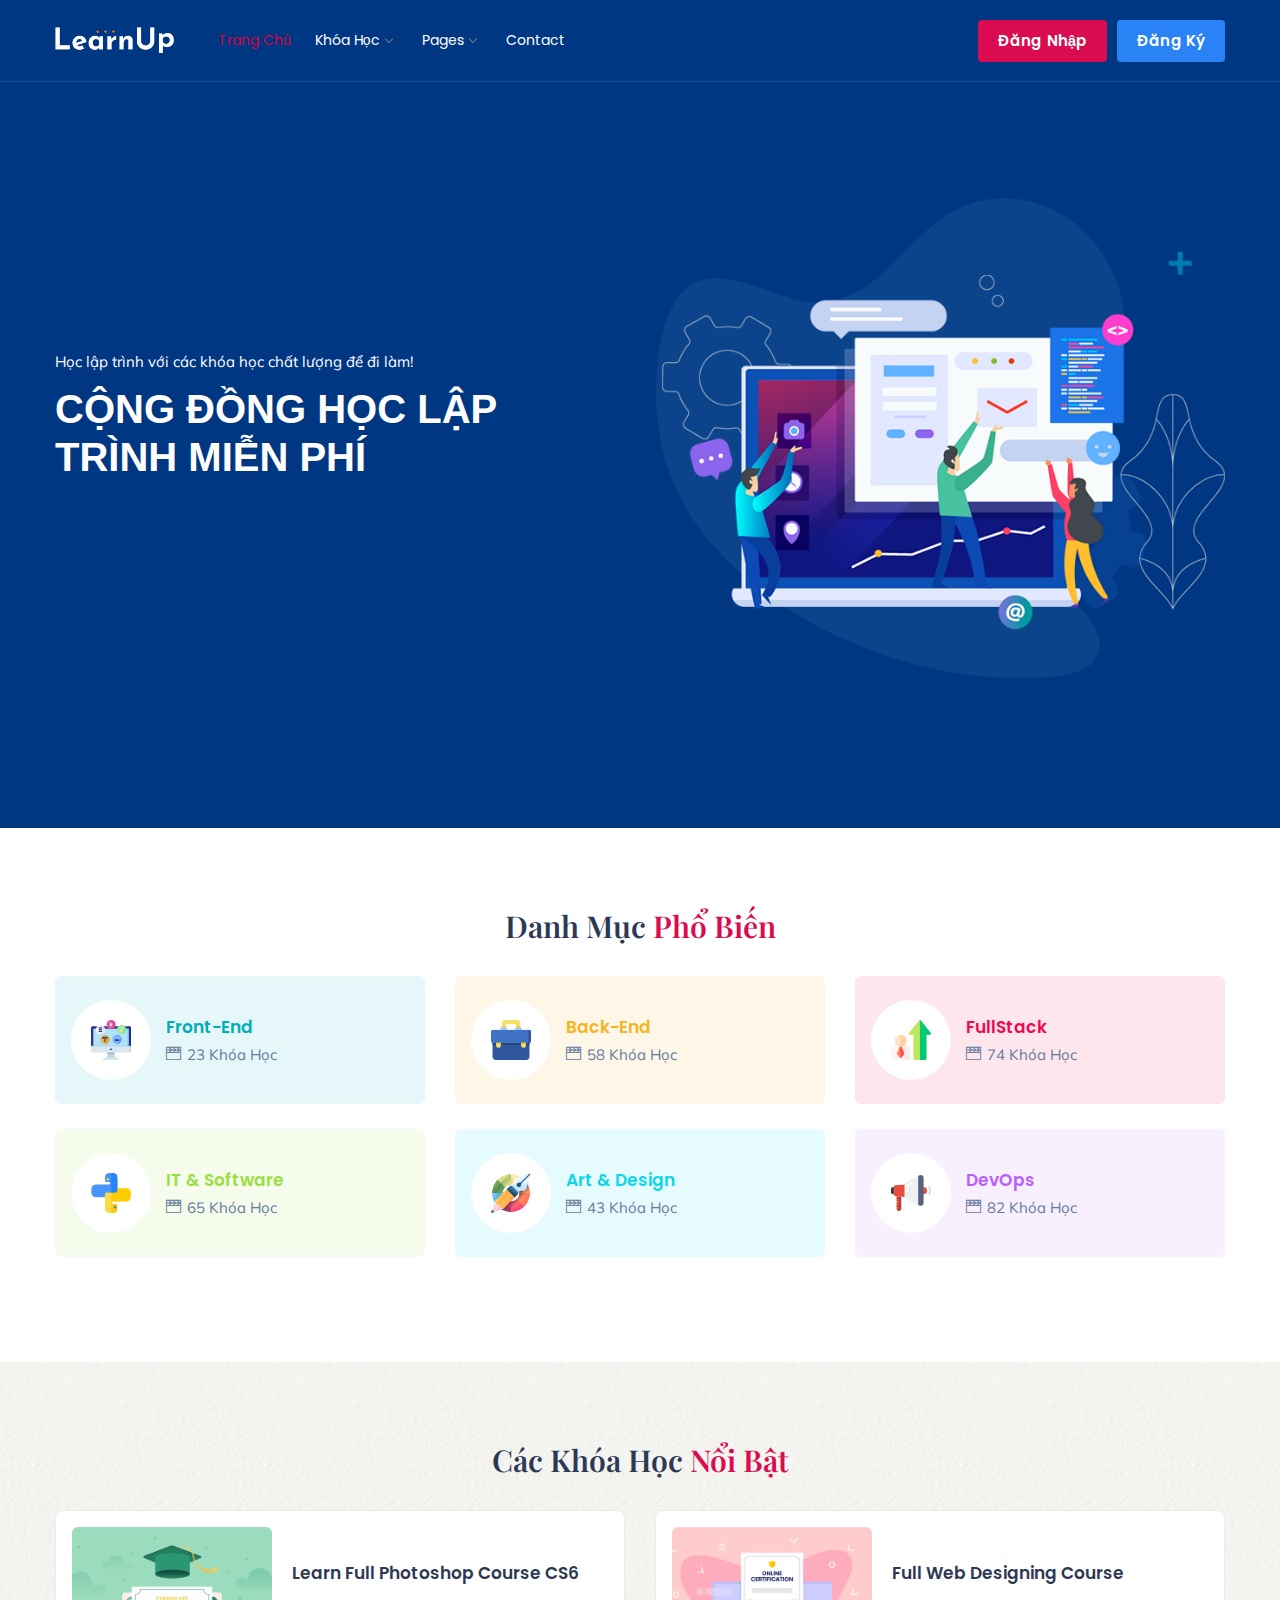
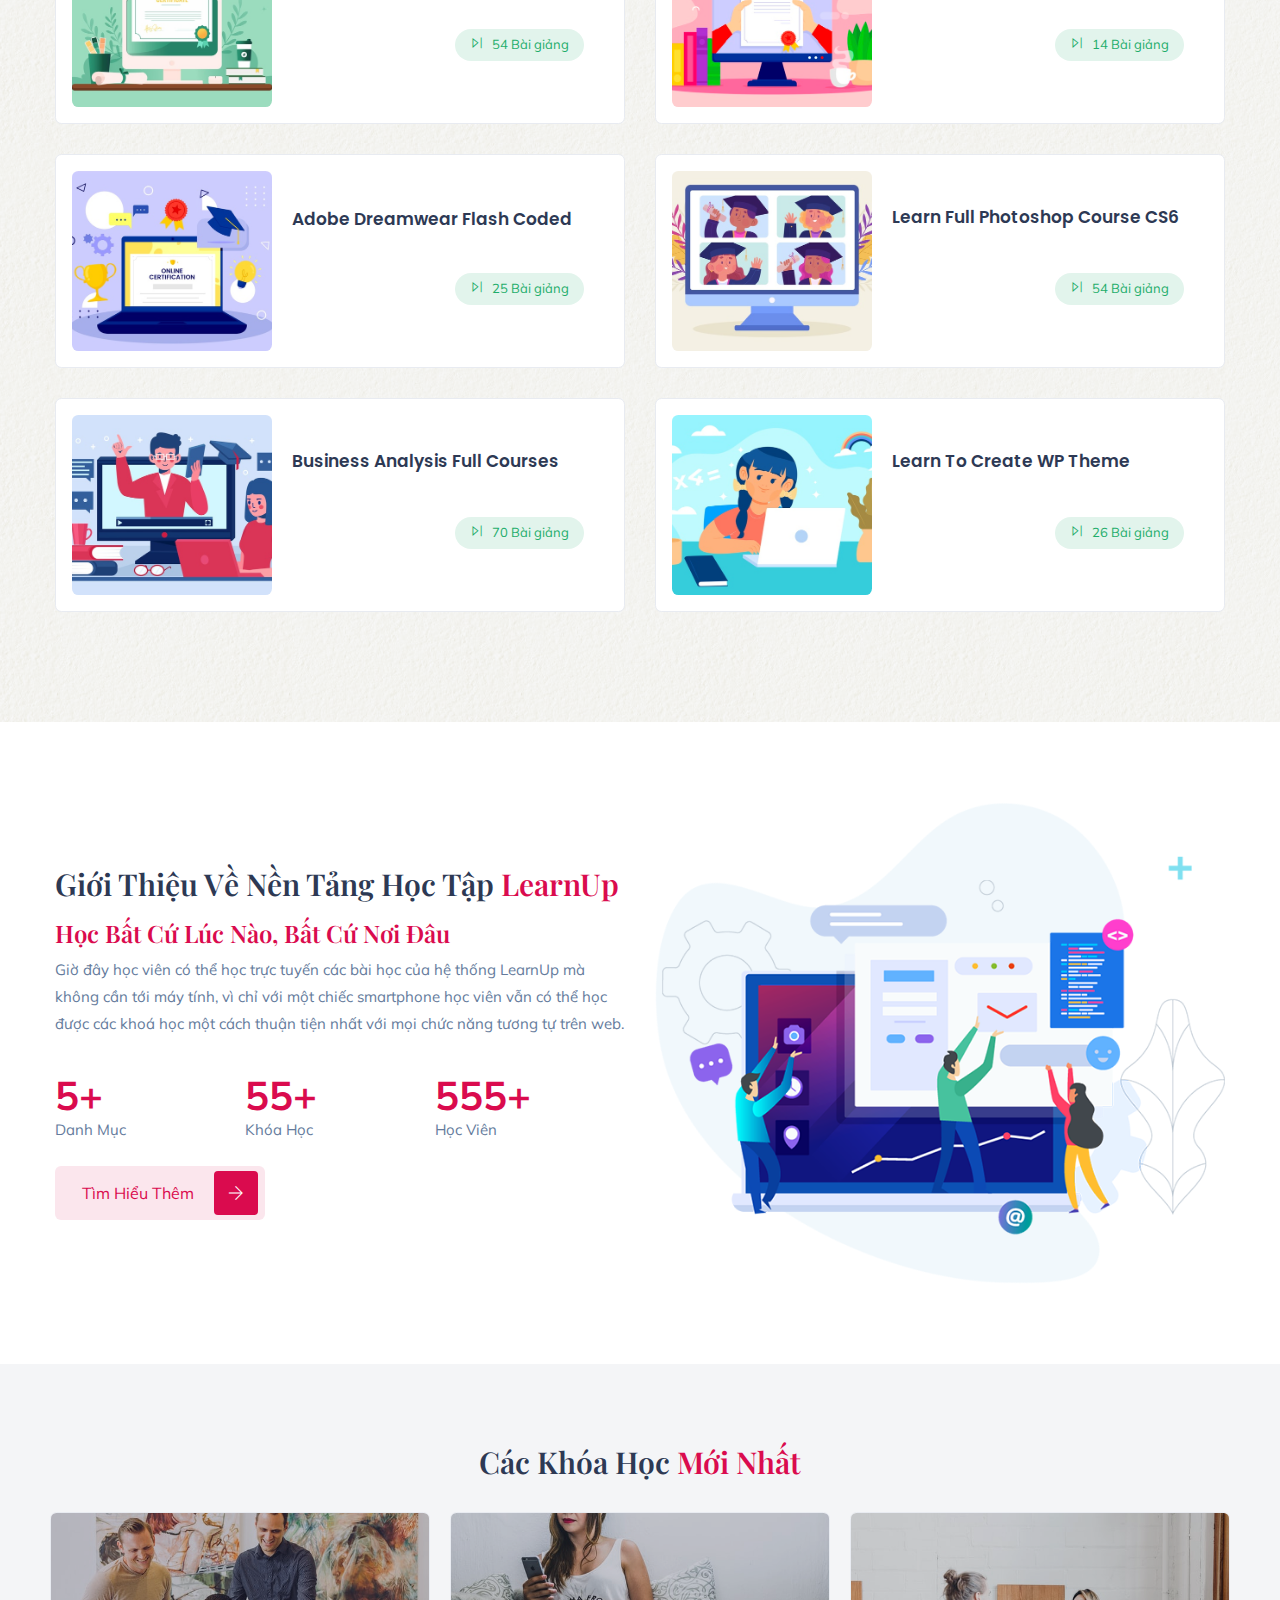
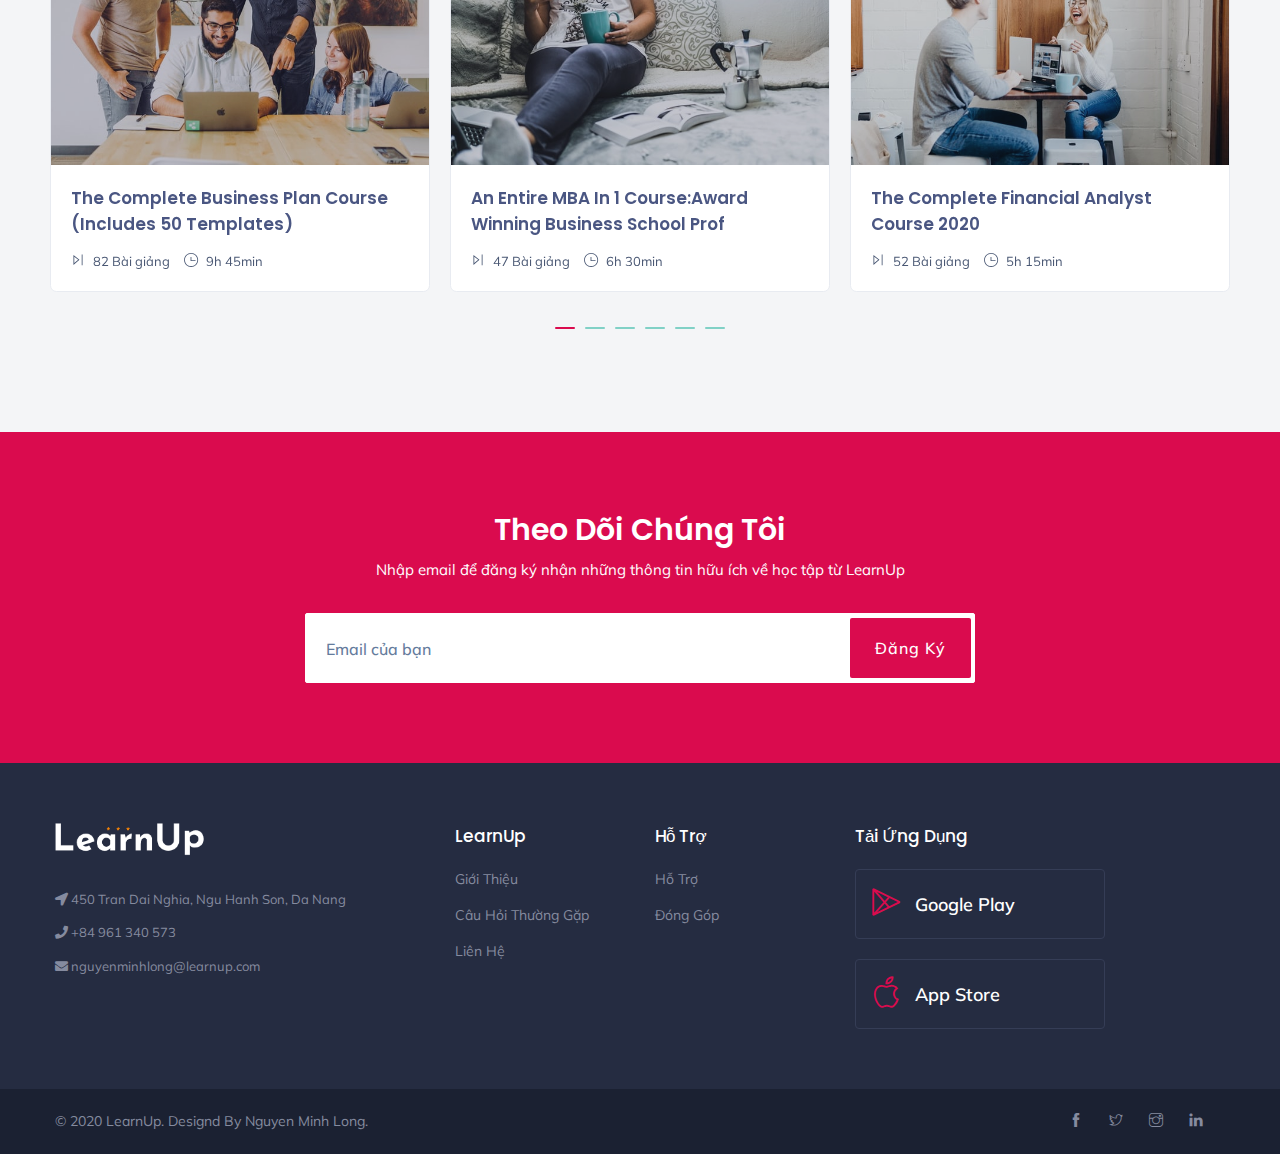
==== index.html @ e77bcb1a "add" ====
<!DOCTYPE html>
<html lang="en">
<head>
		<meta charset="utf-8" />
		<meta name="author" content="www.frebsite.nl" />
		<meta name="viewport" content="width=device-width, initial-scale=1.0, minimum-scale=1.0, maximum-scale=1.0, user-scalable=no" />		
        <title>LearnUp - Online Course & Education</title>
		<link href="assets/css/styles.css" rel="stylesheet">	
		<link rel="stylesheet" href="assets/css/colors.css">		
</head>	
<body class="red-skin">
    <div id="preloader"><div class="preloader"><span></span><span></span></div></div>
	<div id="main-wrapper">
	<!-- Top header  -->
		<!-- Start Navigation -->
		<div class="header header-transparent change-logo">
			<div class="container">
				<nav id="navigation" class="navigation navigation-landscape">
					<div class="nav-header">
						<a class="nav-brand static-logo" href="index.html"><img src="assets/img/logo-light.png" class="logo" alt=""/></a>
						<a class="nav-brand fixed-logo" href="index.html"><img src="assets/img/logo.png" class="logo" alt=""/></a>
						<div class="nav-toggle"></div>
					</div>
					<div class="nav-menus-wrapper" style="transition-property: none;">
						<ul class="nav-menu">						
							<li class="active">
								<a href="index.html">Trang Chủ</a>
							</li>
							
							<li><a href="#">Khóa Học<span class="submenu-indicator"></span></a>
								<ul class="nav-dropdown nav-submenu">
									<li><a href="list-with-sidebar.html">Toàn bộ khóa học</a></li>
									<li><a href="#">Chi tiết khóa học<span class="submenu-indicator"></span></a>
										<ul class="nav-dropdown nav-submenu">
											<li><a href="detail-3.html">Chi tiết khóa học 1</a></li>
										</ul>
									</li>
								</ul>
							</li>
							
							<li><a href="#">Pages<span class="submenu-indicator"></span></a>
								<ul class="nav-dropdown nav-submenu">
									<li class=""><a href="#">User Dashboard<span class="submenu-indicator"></span></a>
										<ul class="nav-dropdown nav-submenu">
											<li><a href="my-profile.html">My Profile</a></li>
											<li><a href="all-courses.html">My Courses</a></li>
											<li><a href="my-order.html">My Order</a></li>
											<li><a href="saved-courses.html">Saved Courses</a></li>
											<li><a href="reviews.html">My Reviews</a></li>
											<li><a href="settings.html">My Settings</a></li>
										</ul>
									</li>
									<li><a href="blog.html">Blog Style</a></li>
									<li><a href="blog-detail.html">Blog Detail</a></li>
									<li><a href="404.html">404 Page</a></li>
									<li><a href="register.html">Register</a></li>
								</ul>
							</li>
							
							<li><a href="contact.html">Contact</a></li>
							
						</ul>
						
						<ul class="nav-menu nav-menu-social align-to-right">
							
							<li class="login_click bg-red">
								<a href="#" data-toggle="modal" data-target="#login">Đăng Nhập</a>
							</li>
							<li class="login_click bg-blue">
								<a href="#" data-toggle="modal" data-target="#signup">Đăng Ký</a>
							</li>
						</ul>
					</div>
				</nav>
			</div>	
		</div>
		<!-- End Navigation -->
		<div class="clearfix"></div>
		<!-- Top header  -->
		
		<!-- ============================ Hero Banner  Start================================== -->
		<div class="image-cover hero_banner" style="background:#003783;" data-overlay="0">
			<div class="container">
				<!-- Type -->
				<div class="row align-items-center">
					<div class="col-lg-6 col-md-6 col-sm-12">
						<div class="banner-search-2 transparent">
							<p>Học lập trình với các khóa học chất lượng để đi làm!</p>
							<h1 style="font-family: Open Sans,sans-serif;" class="big-header-capt cl_2 mb-2">CỘNG ĐỒNG HỌC LẬP TRÌNH MIỄN PHÍ</h1>		
						</div>
					</div>
					
					<div class="col-lg-6 col-md-6 col-sm-12">
						<div class="flixio pt-5">
							<img class="img-fluid" src="assets/img/edu_2.png" alt="">
						</div>
					</div>
					
				</div>
			</div>
		</div>
		<!-- ============================ Hero Banner End ================================== -->
		
		<!-- ========================== Featured Category Section =============================== -->
		<section>
			<div class="container">
			
				<div class="row justify-content-center">
					<div class="col-lg-5 col-md-6 col-sm-12">
						<div class="sec-heading center">
							<h2>Danh Mục<span class="theme-cl"> Phổ Biến</span></h2>
						</div>
					</div>
				</div>
				
				<div class="row">
					<div class="col-lg-4 col-md-4 col-sm-6">
						<div class="edu_cat_2 cat-1">
							<div class="edu_cat_icons">
								<a class="pic-main" href="#"><img src="assets/img/content.png" class="img-fluid" alt="" /></a>
							</div>
							<div class="edu_cat_data">
								<h4 class="title"><a href="#">Front-End</a></h4>
								<ul class="meta">
									<li class="video"><i class="ti-video-clapper"></i>23 Khóa Học</li>
								</ul>
							</div>
						</div>							
					</div>
					
					<div class="col-lg-4 col-md-4 col-sm-6">
						<div class="edu_cat_2 cat-2">
							<div class="edu_cat_icons">
								<a class="pic-main" href="#"><img src="assets/img/briefcase.png" class="img-fluid" alt="" /></a>
							</div>
							<div class="edu_cat_data">
								<h4 class="title"><a href="#">Back-End</a></h4>
								<ul class="meta">
									<li class="video"><i class="ti-video-clapper"></i>58 Khóa Học</li>
								</ul>
							</div>
						</div>							
					</div>
					
					<div class="col-lg-4 col-md-4 col-sm-6">
						<div class="edu_cat_2 cat-3">
							<div class="edu_cat_icons">
								<a class="pic-main" href="#"><img src="assets/img/career.png" class="img-fluid" alt="" /></a>
							</div>
							<div class="edu_cat_data">
								<h4 class="title"><a href="#">FullStack</a></h4>
								<ul class="meta">
									<li class="video"><i class="ti-video-clapper"></i>74 Khóa Học</li>
								</ul>
							</div>
						</div>							
					</div>
					
					<div class="col-lg-4 col-md-4 col-sm-6">
						<div class="edu_cat_2 cat-4">
							<div class="edu_cat_icons">
								<a class="pic-main" href="#"><img src="assets/img/python.png" class="img-fluid" alt="" /></a>
							</div>
							<div class="edu_cat_data">
								<h4 class="title"><a href="#">IT & Software</a></h4>
								<ul class="meta">
									<li class="video"><i class="ti-video-clapper"></i>65 Khóa Học</li>
								</ul>
							</div>
						</div>							
					</div>
					
					<div class="col-lg-4 col-md-4 col-sm-6">
						<div class="edu_cat_2 cat-10">
							<div class="edu_cat_icons">
								<a class="pic-main" href="#"><img src="assets/img/designer.png" class="img-fluid" alt="" /></a>
							</div>
							<div class="edu_cat_data">
								<h4 class="title"><a href="#">Art & Design</a></h4>
								<ul class="meta">
									<li class="video"><i class="ti-video-clapper"></i>43 Khóa Học</li>
								</ul>
							</div>
						</div>							
					</div>
					
					<div class="col-lg-4 col-md-4 col-sm-6">
						<div class="edu_cat_2 cat-6">
							<div class="edu_cat_icons">
								<a class="pic-main" href="#"><img src="assets/img/speaker.png" class="img-fluid" alt="" /></a>
							</div>
							<div class="edu_cat_data">
								<h4 class="title"><a href="#">DevOps</a></h4>
								<ul class="meta">
									<li class="video"><i class="ti-video-clapper"></i>82 Khóa Học</li>
								</ul>
							</div>
						</div>							
					</div>
				</div>
				
			</div>
		</section>
		<!-- ========================== Featured Category Section =============================== -->
		
		<!-- ============================ Featured Courses Start ================================== -->
		<section class="gray-bg">
			<div class="container">
			
				<div class="row justify-content-center">
					<div class="col-lg-5 col-md-6 col-sm-12">
						<div class="sec-heading center">
							<h2>Các Khóa Học<span class="theme-cl"> Nổi Bật</span></h2>
						</div>
					</div>
				</div>
				
				<div class="row">
					
					<!-- Cource Grid 1 -->
					<div class="col-xl-6 col-lg-12 col-md-12 col-sm-12">
						<div class="education_block_list_layout">
							
							<div class="education_block_thumb n-shadow">
								<a href="detail-3.html"><img src="assets/img/co-2.jpg" class="img-fluid" alt=""></a>
							</div>
							
							<div class="list_layout_ecucation_caption">
							
								<div class="education_block_body">
									<h4 class="bl-title"><a href="detail-3.html">Learn Full Photoshop Course CS6</a></h4>
								</div>

								<div class="education_block_footer mt-3">
									<div class="education_block_author">
										<div class="path-img"><a href="instructor-detail.html"><img src="assets/img/user-1.jpg" class="img-fluid" alt=""></a></div>
									</div>
									<div class="cources_info_style3">
										<ul>
											<li><div class="foot_lecture"><i class="ti-control-skip-forward mr-2"></i>54 Bài giảng</div></li>
										</ul>
									</div>
								</div>
							
							</div>
							
						</div>	
					</div>
					
					<!-- Cource Grid 1 -->
					<div class="col-xl-6 col-lg-12 col-md-12 col-sm-12">
						<div class="education_block_list_layout">
							
							<div class="education_block_thumb n-shadow">
								<a href="detail-3.html"><img src="assets/img/co-3.jpg" class="img-fluid" alt=""></a>
							</div>
							
							<div class="list_layout_ecucation_caption">
							
								<div class="education_block_body">
									<h4 class="bl-title"><a href="detail-3.html">Full Web Designing Course</a></h4>
								</div>

								<div class="education_block_footer mt-3">
									<div class="education_block_author">
										<div class="path-img"><a href="instructor-detail.html"><img src="assets/img/user-2.jpg" class="img-fluid" alt=""></a></div>
									</div>
									<div class="cources_info_style3">
										<ul>
											<li><div class="foot_lecture"><i class="ti-control-skip-forward mr-2"></i>14 Bài giảng</div></li>
										</ul>
									</div>
								</div>
							
							</div>
							
						</div>	
					</div>
					
					<!-- Cource Grid 1 -->
					<div class="col-xl-6 col-lg-12 col-md-12 col-sm-12">
						<div class="education_block_list_layout">
							
							<div class="education_block_thumb n-shadow">
								<a href="detail-3.html"><img src="assets/img/co-4.jpg" class="img-fluid" alt=""></a>
							</div>
							
							<div class="list_layout_ecucation_caption">
							
								<div class="education_block_body">
									<h4 class="bl-title"><a href="detail-3.html">Adobe Dreamwear Flash Coded</a></h4>
								</div>

								<div class="education_block_footer mt-3">
									<div class="education_block_author">
									</div>
									<div class="cources_info_style3">
										<ul>
											<li><div class="foot_lecture"><i class="ti-control-skip-forward mr-2"></i>25 Bài giảng</div></li>
										</ul>
									</div>
								</div>
							
							</div>
							
						</div>	
					</div>
					
					<!-- Cource Grid 1 -->
					<div class="col-xl-6 col-lg-12 col-md-12 col-sm-12">
						<div class="education_block_list_layout">
							
							<div class="education_block_thumb n-shadow">
								<a href="detail-3.html"><img src="assets/img/co-5.jpg" class="img-fluid" alt=""></a>
							</div>
							
							<div class="list_layout_ecucation_caption">
							
								<div class="education_block_body">
									<h4 class="bl-title"><a href="detail-3.html">Learn Full Photoshop Course CS6</a></h4>
								</div>

								<div class="education_block_footer mt-3">
									<div class="education_block_author">
										<div class="path-img"><a href="instructor-detail.html"><img src="assets/img/user-4.jpg" class="img-fluid" alt=""></a></div>
									</div>
									<div class="cources_info_style3">
										<ul>
											<li><div class="foot_lecture"><i class="ti-control-skip-forward mr-2"></i>54 Bài giảng</div></li>
										</ul>
									</div>
								</div>
							
							</div>
							
						</div>	
					</div>
					
					<!-- Cource Grid 1 -->
					<div class="col-xl-6 col-lg-12 col-md-12 col-sm-12">
						<div class="education_block_list_layout">
							
							<div class="education_block_thumb n-shadow">
								<a href="detail-3.html"><img src="assets/img/co-6.jpg" class="img-fluid" alt=""></a>
							</div>
							
							<div class="list_layout_ecucation_caption">
							
								<div class="education_block_body">
									<h4 class="bl-title"><a href="detail-3.html">Business Analysis Full Courses</a></h4>
								</div>

								<div class="education_block_footer mt-3">
									<div class="education_block_author">
										<div class="path-img"><a href="instructor-detail.html"><img src="assets/img/user-5.jpg" class="img-fluid" alt=""></a></div>
									</div>
									<div class="cources_info_style3">
										<ul>
											<li><div class="foot_lecture"><i class="ti-control-skip-forward mr-2"></i>70 Bài giảng</div></li>
										</ul>
									</div>
								</div>
							
							</div>
							
						</div>	
					</div>
					
					<!-- Cource Grid 1 -->
					<div class="col-xl-6 col-lg-12 col-md-12 col-sm-12">
						<div class="education_block_list_layout">
							
							<div class="education_block_thumb n-shadow">
								<a href="detail-3.html"><img src="assets/img/co-7.jpg" class="img-fluid" alt=""></a>
							</div>
							
							<div class="list_layout_ecucation_caption">
							
								<div class="education_block_body">
									<h4 class="bl-title"><a href="detail-3.html">Learn To Create WP Theme</a></h4>
								</div>

								<div class="education_block_footer mt-3">
									<div class="education_block_author">
										<div class="path-img"><a href="instructor-detail.html"><img src="assets/img/user-6.jpg" class="img-fluid" alt=""></a></div>
									</div>
									<div class="cources_info_style3">
										<ul>
											<li><div class="foot_lecture"><i class="ti-control-skip-forward mr-2"></i>26 Bài giảng</div></li>
										</ul>
									</div>
								</div>
							
							</div>
							
						</div>	
					</div>
					
					
				</div>
				
			</div>
		</section>
		<!-- ============================ Featured Courses End ================================== -->
		
		<!-- ========================== About Facts List Section =============================== -->
		<section>
			<div class="container">
				
				<div class="row align-items-center">
				
					<div class="col-lg-6 col-md-6 col-sm-12">
						<div class="about-short">
							<div class="sec-heading mb-3">
								<h2>Giới Thiệu Về Nền Tảng Học Tập<span class="theme-cl"> LearnUp</span></h2>
							</div>
							<h3 style="font-family: 'Playfair Display', serif;" class="theme-cl">Học bất cứ lúc nào, bất cứ nơi đâu</h3>
							<p>Giờ đây học viên có thể học trực tuyến các bài học của hệ thống LearnUp mà không cần tới máy tính, vì chỉ với một chiếc smartphone học viên vẫn có thể học được các khoá học một cách thuận tiện nhất với mọi chức năng tương tự trên web.</p>
							<div class="cource_facts">
								<ul>
									<li><span class="theme-cl">5+</span>Danh Mục</li>
									<li><span class="theme-cl">55+</span>Khóa Học</li>
									<li><span class="theme-cl">555+</span>Học Viên</li>
								</ul>
							</div>
							<a href="#" class="btn btn-modern">Tìm Hiểu Thêm<span><i class="ti-arrow-right"></i></span></a>
						</div>
					</div>
					
					<div class="col-lg-6 col-md-6 col-sm-12">
						<div class="list_facts_wrap_img">
						
							<img src="assets/img/edu_2.png" class="img-fluid" alt="">
							
						</div>
					</div>

				</div>
				
			</div>
		</section>
		<!-- ========================== About Facts List Section =============================== -->
		
		<!-- ========================== Featured Courses Section =============================== -->
		<section class="gray">
			<div class="container">
			
				<div class="row justify-content-center">
					<div class="col-lg-5 col-md-6 col-sm-12">
						<div class="sec-heading center">
							<h2>Các Khóa Học <span class="theme-cl">Mới Nhất</span></h2>
						</div>
					</div>
				</div>
				
				<div class="row">
					<div class="col-lg-12 col-md-12 col-sm-12 p-0">

						<div class="arrow_slide three_slide-dots arrow_middle">
		
							<!-- Single Slide -->
							<div class="singles_items">
								<div class="education_block_grid style_2">
							
									<div class="education_block_thumb">
										<a href="detail-3.html"><img src="assets/img/course-2.jpg" class="img-fluid" alt=""></a>
									</div>
									
									<div class="education_block_body">
										<h4 class="bl-title"><a href="detail-3.html">The Complete Business Plan Course (Includes 50 Templates)</a></h4>
									</div>
									
									<div class="cources_info_style3">
										<ul>
											<li><i class="ti-control-skip-forward mr-2"></i>82 Bài giảng</li>
											<li><i class="ti-time mr-2"></i>9h 45min</li>
										</ul>
									</div>							
								</div>
							</div>
							
							<!-- Single Slide -->
							<div class="singles_items">
								<div class="education_block_grid style_2">
							
									<div class="education_block_thumb">
										<a href="detail-3.html"><img src="assets/img/course-3.jpg" class="img-fluid" alt=""></a>
									</div>
									
									<div class="education_block_body">
										<h4 class="bl-title"><a href="detail-3.html">An Entire MBA In 1 Course:Award Winning Business School Prof</a></h4>
									</div>
									
									<div class="cources_info_style3">
										<ul>
											<li><i class="ti-control-skip-forward mr-2"></i>47 Bài giảng</li>
											<li><i class="ti-time mr-2"></i>6h 30min</li>
										</ul>
									</div>
								</div>		
							</div>
							
							<!-- Single Slide -->
							<div class="singles_items">
								<div class="education_block_grid style_2">
							
									<div class="education_block_thumb">
										<a href="detail-3.html"><img src="assets/img/course-4.jpg" class="img-fluid" alt=""></a>
									</div>
									
									<div class="education_block_body">
										<h4 class="bl-title"><a href="detail-3.html">The Complete Financial Analyst Course 2020</a></h4>
									</div>
									
									<div class="cources_info_style3">
										<ul>
											<li><i class="ti-control-skip-forward mr-2"></i>52 Bài giảng</li>
											<li><i class="ti-time mr-2"></i>5h 15min</li>
										</ul>
									</div>
								</div>			
							</div>
							
							<!-- Single Slide -->
							<div class="singles_items">
								<div class="education_block_grid style_2">
							
									<div class="education_block_thumb">
										<a href="detail-3.html"><img src="assets/img/course-5.jpg" class="img-fluid" alt=""></a>
									</div>
									
									<div class="education_block_body">
										<h4 class="bl-title"><a href="detail-3.html">PMP Exam Prep Seminar - PMBOK Guide 6</a></h4>
									</div>
									
									<div class="cources_info_style3">
										<ul>
											<li><i class="ti-control-skip-forward mr-2"></i>32 Bài giảng</li>
											<li><i class="ti-time mr-2"></i>3h 30min</li>
										</ul>
									</div>
								</div>	
							</div>
							
							<!-- Single Slide -->
							<div class="singles_items">
								<div class="education_block_grid style_2">
							
									<div class="education_block_thumb">
										<a href="detail-3.html"><img src="assets/img/course-6.jpg" class="img-fluid" alt=""></a>
									</div>
									
									<div class="education_block_body">
										<h4 class="bl-title"><a href="detail-3.html">Tableau 2020 A-Z:Hands-On Tableau Training For Data Science!</a></h4>
									</div>
									
									<div class="cources_info_style3">
										<ul>
											<li><i class="ti-control-skip-forward mr-2"></i>62 Bài giảng</li>
											<li><i class="ti-time mr-2"></i>3h 10min</li>
										</ul>
									</div>
								</div>			
							</div>
							
							<!-- Single Slide -->
							<div class="singles_items">
								<div class="education_block_grid style_2">
							
									<div class="education_block_thumb">
										<a href="detail-3.html"><img src="assets/img/course-1.jpg" class="img-fluid" alt=""></a>
									</div>
									
									<div class="education_block_body">
										<h4 class="bl-title"><a href="detail-3.html">Tableau For Beginners: Get CA Certified, Grow Your Career</a></h4>
									</div>
									
									<div class="cources_info_style3">
										<ul>
											<li><i class="ti-control-skip-forward mr-2"></i>63 Bài giảng</li>
											<li><i class="ti-time mr-2"></i>6h 30min</li>
										</ul>
									</div>
								</div>		
							</div>
						
						</div>
					</div>

				</div>
				
			</div>
		</section>
		<!-- ========================== Featured Courses Section =============================== -->
		
		<!-- ============================== Start Newsletter ================================== -->
		<section class="newsletter theme-bg inverse-theme">
			<div class="container">
				<div class="row justify-content-center">
					<div class="col-lg-7 col-md-8 col-sm-12">
						<div class="text-center">
							<h2>Theo dõi chúng tôi</h2>
							<p>Nhập email để đăng ký nhận những thông tin hữu ích về học tập từ LearnUp</p>
							<form class="sup-form">
								<input type="email" class="form-control sigmup-me" placeholder="Email của bạn" required="required">
								<input type="submit" class="btn btn-theme" value="Đăng Ký">
							</form>
						</div>
					</div>
				</div>
			</div>
		</section>
		<!-- ================================= End Newsletter =============================== -->
		
		<!-- ============================ Footer Start ================================== -->
		<footer class="dark-footer skin-dark-footer">
			<div>
				<div class="container">
					<div class="row">
						
						<div class="col-lg-4 col-md-3">
							<div class="footer-widget">
								<img src="assets/img/logo-light.png" class="img-footer" alt="" />
								<div class="footer-add">
									<p><i class="fa fa-location-arrow" aria-hidden="true"></i> 450 Tran Dai Nghia, Ngu Hanh Son, Da Nang</p>
									<p><i class="fa fa-phone" aria-hidden="true"></i> +84 961 340 573</p>
									<p><i class="fa fa-envelope" aria-hidden="true"></i> nguyenminhlong@learnup.com</p>
								</div>
								
							</div>
						</div>		
						<div class="col-lg-2 col-md-3">
							<div class="footer-widget">
								<h4 class="widget-title">LearnUp</h4>
								<ul class="footer-menu">
									<li><a href="#">Giới Thiệu</a></li>
									<li><a href="#">Câu Hỏi Thường Gặp</a></li>
									<li><a href="#">Liên Hệ</a></li>
								</ul>
							</div>
						</div>
						
						<div class="col-lg-2 col-md-3">
							<div class="footer-widget">
								<h4 class="widget-title">Hỗ Trợ</h4>
								<ul class="footer-menu">
									<li><a href="#">Hỗ Trợ</a></li>
									<li><a href="#">Đóng Góp</a></li>
								</ul>
							</div>
						</div>
						
						<div class="col-lg-4 col-md-12">
							<div class="footer-widget">
								<h4 class="widget-title">Tải Ứng Dụng</h4>
								<a href="#" class="other-store-link">
									<div class="other-store-app">
										<div class="os-app-icon">
											<i class="lni-playstore theme-cl"></i>
										</div>
										<div class="os-app-caps">
											Google Play
										</div>
									</div>
								</a>
								<a href="#" class="other-store-link">
									<div class="other-store-app">
										<div class="os-app-icon">
											<i class="lni-apple theme-cl"></i>
										</div>
										<div class="os-app-caps">
											App Store
										</div>
									</div>
								</a>
							</div>
						</div>
						
					</div>
				</div>
			</div>
			
			<div class="footer-bottom">
				<div class="container">
					<div class="row align-items-center">
						
						<div class="col-lg-6 col-md-6">
							<p class="mb-0">© 2020 LearnUp. Designd By <a href="#">Nguyen Minh Long</a>.</p>
						</div>
						
						<div class="col-lg-6 col-md-6 text-right">
							<ul class="footer-bottom-social">
								<li><a href="#"><i class="ti-facebook"></i></a></li>
								<li><a href="#"><i class="ti-twitter"></i></a></li>
								<li><a href="#"><i class="ti-instagram"></i></a></li>
								<li><a href="#"><i class="ti-linkedin"></i></a></li>
							</ul>
						</div>
						
					</div>
				</div>
			</div>
		</footer>
		<!-- ============================ Footer End ================================== -->
		
		<!-- Log In Modal -->
		<div class="modal fade" id="login" tabindex="-1" role="dialog" aria-labelledby="registermodal" aria-hidden="true">
			<div class="modal-dialog modal-dialog-centered login-pop-form" role="document">
				<div class="modal-content" id="registermodal">
					<span class="mod-close" data-dismiss="modal" aria-hidden="true"><i class="ti-close"></i></span>
					<div class="modal-body">
						<h4 class="modal-header-title">
							<img src="assets/img/logo.png" class="img-footer logo" alt="" />
						</h4>

						<div class="login-form">
							<form>
							
								<div class="form-group">
									<label>Tài khoản:</label>
									<input type="text" class="form-control">
								</div>
								
								<div class="form-group">
									<label>Mật khẩu:</label>
									<input type="password" class="form-control">
								</div>
								
								<div class="form-group">
									<button type="submit" class="btn btn-outline-danger btn-md full-width pop-login">Đăng Nhập</button>
								</div>
							
							</form>
						</div>
						
						<div class="social-login mb-3">
							<ul>
								<li>
									<input id="reg" class="checkbox-custom" name="reg" type="checkbox">
									<label for="reg" class="checkbox-custom-label">Lưu thông tin</label>
								</li>
								<li><a href="#" class="theme-cl">Quên mật khẩu?</a></li>
							</ul>
						</div>
					</div>
				</div>
			</div>
		</div>
		<!-- End Modal -->
		
		<!-- Sign Up Modal -->
		<div class="modal fade" id="signup" tabindex="-1" role="dialog" aria-labelledby="sign-up" aria-hidden="true">
			<div class="modal-dialog modal-dialog-centered login-pop-form" role="document">
				<div class="modal-content" id="sign-up">
					<span class="mod-close" data-dismiss="modal" aria-hidden="true"><i class="ti-close"></i></span>
					<div class="modal-body">
						<h4 class="modal-header-title">
							<img src="assets/img/logo.png" class="img-footer logo" alt="" />
						</h4>
						<div class="login-form">
							<form>
							
								<div class="form-group">
									<input type="text" class="form-control" placeholder="Họ và Tên">
								</div>
								
								<div class="form-group">
									<input type="email" class="form-control" placeholder="Email">
								</div>
								
								<div class="form-group">
									<input type="text" class="form-control" placeholder="Tên tài khoản">
								</div>
								
								<div class="form-group">
									<input type="password" class="form-control" placeholder="Mật khẩu">
								</div>

								
								<div class="form-group">
									<button type="submit" class="btn btn-outline-danger btn-md full-width pop-login">Đăng ký</button>
								</div>
							
							</form>
						</div>
					</div>
				</div>
			</div>
		</div>
		<!-- End Modal -->
		
		<a id="back2Top" class="top-scroll" title="Back to top" href="#"><i class="ti-arrow-up"></i></a>
		

	</div>
		<!-- End Wrapper -->

		<!-- All Jquery -->
		<script src="assets/js/jquery.min.js"></script>
		<script src="assets/js/popper.min.js"></script>
		<script src="assets/js/bootstrap.min.js"></script>
		<script src="assets/js/select2.min.js"></script>
		<script src="assets/js/slick.js"></script>
		<script src="assets/js/jquery.counterup.min.js"></script>
		<script src="assets/js/counterup.min.js"></script>
		<script src="assets/js/custom.js"></script>
		<!-- This page plugins -->

	</body>

<!-- Mirrored from codeminifier.com/learnup-1.1/learnup/home-9.html by HTTrack Website Copier/3.x [XR&CO'2014], Mon, 12 Oct 2020 14:25:16 GMT -->
</html>
---- assets/css/styles.css ----
/*
* Theme Name: LearnUp - Education HTML Template
* Author: Themezhub
* Version: 1.0
* Last Change: 08 July 2020
  Author URI    : https://themezhub.com/
-------------------------------------------------------------------*/
/*------------- List Of Table -----------
# Fonts
# Preloader
# Global Settings
# Header Navigation Styles
# Homes Banner
# Education Elements
# Education Common Page & Elements
# Blog Styles
# Shop Page Designs
# Dashboard Design 
# Footer Start   
# Responsiveness Designs
------------- List Of Table ----------*/

/* CSS Document */
@import url(plugins/animation.css);
@import url(plugins/bootstrap.min.css);
@import url(plugins/date-picker.css);
@import url(plugins/dropzone.css);
@import url(plugins/light-box.css);
@import url(plugins/ion.rangeSlider.min.css);
@import url(plugins/magnifypopup.css);
@import url(plugins/select2.css);
@import url(plugins/slick.css);
@import url(plugins/slick-theme.css);
@import url(plugins/themify.css);
@import url(plugins/morris.css);
@import url(plugins/line-icons.css);
@import url(plugins/iconfont.css);
@import url(plugins/font-awesome.css);
@import url(plugins/flaticon.css);

/*------------------------------------
	Fonts
------------------------------------*/
@import url('https://fonts.googleapis.com/css2?family=Playfair+Display:wght@400;500;600;700;800&amp;display=swap');
@import url('https://fonts.googleapis.com/css?family=Poppins:400,600,700,800,900&amp;display=swap');
@import url('https://fonts.googleapis.com/css?family=Muli:300,400,600,700');

/*------------------------------------
	Preloader
------------------------------------*/
.preloader {
  background-color: #ffffff;
  background-image: url("../img/loader.svg");
  background-position: center center;
  background-repeat: no-repeat;
  height: 100%;
  left: 0px;
  position: fixed;
  top: 0px;
  width: 100%;
  z-index: 99999;
}
i.req {
    color: #e41515;
}
ul{
	padding:0;
	margin:0;
}

/*--- end of preloader ---*/
/*------------------------------------------------------------
	Global Settings
-------------------------------------------------------------*/
* {
  outline: none; }
.modal-open {
    overflow: hidden !important;
}
body {
	background: #ffffff;
	color:#647b9c;
	font-size:15px;
	font-family: 'Muli', sans-serif;
	margin: 0;
	overflow-x: hidden !important;
	font-weight: 400;
}

html {
  position: relative;
  min-height: 100%;
  background: #ffffff; }
a {
    color:#4a5682;
    text-decoration: none;
    background-color: transparent;
    -webkit-text-decoration-skip: objects;
}

a:hover,
a:focus {
  text-decoration: none; }

a.link {
  color:#da0b4e; }
a.link:hover, a.link:focus, a:hover, a:focus {
    color:#da0b4e; 
}
a.text-success:focus, a.text-success:hover {
    color:#2ea033 !important;
}
a.text-primary:focus, a.text-primary:hover {
    color:#da0b4e !important;
}
a.text-warning:focus, a.text-warning:hover {
    color:#ff9b20 !important;
}
a.text-danger:focus, a.text-danger:hover {
    color:#f33066 !important;
}
a.white-link {
  color: #ffffff; }
  a.white-link:hover, a.white-link:focus {
    color: #263238; }

.img-responsive {
  width: 100%;
  height: auto;
  display: inline-block; }

.img-rounded {
  border-radius: 4px; }

html body .mdi:before,
html body .mdi-set {
  line-height: initial;
}
section{
	padding:80px 0 80px;
	position:relative;
}
p {
    line-height:1.8;
}
	
.gray-bg{
	background:#f7f7f7 url(../img/pat.png);
	background-repeat:repeat;
    background-position: center;
}
.gray{
	background:#f4f5f7;
}
.gray-simple{
	background:#f7f9fc;
}
.mid-bg{
	background:#f9f4ef;
}
.bg-1{
	background:#f7d0cb;
}
.bg-2{
	background:#dde9ed;
}
.tbl {
    display: table;
} 
  .full-height {
    height: 100%;
}

.table-cell {
    display: table-cell;
    vertical-align: middle;
}
.no-ul-list{
	padding:0;
}
.no-ul-list li{
	list-style:none;
}
.progress {
    margin-bottom: 1.5em;
}
.full-width{
	width:100%;
}
p, ul, ol, dl, dt, dd, blockquote, address {
    margin: 0 0 10px;
}
.owl-carousel .item {
    padding: 0 15px;
}
.explore-content p {
    font-size: 19px;
    font-family: 'Work Sans', sans-serif;
    font-style: italic;
}
.explore-content h1, .explore-content h2{
    font-family: 'Josefin Sans', sans-serif;
    font-weight: 600;
}
.shadow-0{
	box-shadow:none !important;
}
.dn {
    display: none;
}
/*------------ GLobal Settings: Heading-------------*/ 
h1,
h2,
h3,
h4,
h5,
h6 {
	color:#2D3954;
	font-weight:600;
	text-transform: capitalize;
	font-family:'Poppins', sans-serif;
}
.cl_2{
	color:#242f65;
}
h5,
h6 {
	color:#2D3954;  
}

.font-2{
  font-family:'Poppins', sans-serif;
}

h1 {
  line-height: 40px;
  font-size: 36px; }

h2 {
  line-height: 36px;
  font-size: 30px; }

h3 {
  line-height: 30px;
  font-size: 24px; }

h4 {
  line-height: 26px;
  font-size: 21px; }

h5 {
  line-height: 22px;
  font-size: 18px;
}

h6 {
  line-height: 20px;
  font-size: 16px;
}
.lead{
	font-size:20px !important;
}
.lead-i{
    font-family: 'Work Sans', sans-serif;
	font-size:22px !important;
	font-style:italic;
}
.display-5 {
  font-size: 3rem; }

.display-6 {
  font-size: 36px; }

.display-7 {
  font-size: 26px; }

.box {
  border-radius: 4px;
  padding: 10px; }

html body .dl {
  display: inline-block; }

html body .db {
  display: block; }

.no-wrap td,
.no-wrap th {
  white-space: nowrap; }

.circle {
  border-radius: 100%; }

.theme-cl{
	color:#da0b4e;
}
.theme-bg{
	background:#da0b4e;
}
.devided {
    position: relative;
    border-top: 1px solid #eaedf5;
}
.devided span {
    text-align: center;
    position: relative;
    padding: 5px 20px 6px;
    border: 1px solid #eaedf5;
    border-radius: 50px;
    line-height: 0;
    background: #ffffff;
    top: -12px;
}
/*------------ Global Settings: Ul List Style ----------------*/
ul.list-style {
    padding: 0;
    margin: 0;
}
ul.list-style li {
    margin-bottom: 1.2em;
    line-height: 1.5;
    list-style: none;
    padding-left:30px;
    position: relative;
}
ul.list-style li:before {
    content: "\e64c";
    position: absolute;
    left: 0;
    font-size: 16px;
    top: 0;
    color: #da0b4e;
    font-family: 'themify';
}
ul.list-style.style-2 li:before {
    content: "\e628" !important;
    color:#0273ff;
}

/*------------ Global Settings: Cutom Height ----------------*/
.ht-50{
	height:50px;
}
.ht-60{
	height:60px;
}
.ht-70{
	height:70px;
}
.ht-80{
	height:80px;
}
.ht-80{
	height:80px;
}
.ht-100{
	height:100px;
}
.ht-110{
	height:110px;
}
.ht-120{
	height:120px;
}
.ht-130{
	height:130px;
}
.ht-140{
	height:140px;
}
.ht-150{
	height:150px;
}
.ht-160{
	height:160px;
}
.ht-170{
	height:170px;
}
.ht-180{
	height:180px;
}
.ht-190{
	height:190px;
}
.ht-200{
	height:200px;
}
.ht-100{
	height:100%;
	min-height:580px;
}
.h-100{
	height:100vh;
	min-height:580px;
}
.hts-100{
	height:100%;
}
blockquote {
    font-size: 1.78571429em;
    line-height: 1.5em;
    padding: 0;
    margin: 0;
    border-left: 0;
}
blockquote {
    font-style: italic;
}
blockquote:not(:last-child) {
    margin-bottom: 1.04em;
}
/*------------ Global Settings: Common & List ----------------*/
ul:last-child {
  margin: 0;
}
.list-inline li {
  padding: 0 1em;
  margin-left: 0;
}
.list-inline li:first-child {
  padding-left: 0;
}
.list-inline li:last-child {
  padding-right: 0;
}
.list-inline.list-inline--narrow li {
  padding: 0 .5em;
}
.list-inline.list-inline--wide li {
  padding: 0 2em;
}
.color--white {
  color: #fff !important;
}
.color--dark {
  color: #252525 !important;
}
.color--success {
  color: #4ebf56 !important;
}
.color--error {
  color: #e23636 !important;
}
.bg--dark {
  background:#1f2025 !important;
}
.bg--dark:not(.nav-bar):not(.bar) {
  color: #ffffff;
}
.bg--dark .boxed:not([class*='bg-']), .imagebg:not(.image--light) .boxed:not([class*='bg-']), .bg--dark .large-features-2, .bg--dark .pr-table-box,
.bg--dark .veticle-large-features-box, .bg--dark .large-features-box, .bg--dark .packages_wrapping {
    background: none;
    color: #fff;
}
.bg--dark .boxed:not([class*='bg-']).boxed--border, .imagebg:not(.image--light) .boxed:not([class*='bg-']).boxed--border {
    border-color:#2a2b31;
}

.bg--dark:not(.nav-bar):not(.bar) h1,
.bg--dark:not(.nav-bar):not(.bar) h2,
.bg--dark:not(.nav-bar):not(.bar) h3,
.bg--dark:not(.nav-bar):not(.bar) h4,
.bg--dark:not(.nav-bar):not(.bar) h5,
.bg--dark:not(.nav-bar):not(.bar) h6,
.bg--dark:not(.nav-bar):not(.bar) i,
.bg--dark:not(.nav-bar):not(.bar) span:not(.btn__text),
.bg--dark:not(.nav-bar):not(.bar) p {
  color: #ffffff;
}
.bg--dark:not(.nav-bar):not(.bar) a:not(.btn) {
  color: #fff;
}
.bg--site {
  background: #ffffff;
}
.bg--primary p,
.bg--primary span,
.bg--primary ul,
.bg--primary a:not(.btn) {
  color: #fff;
}
.bg--primary h1,
.bg--primary h2,
.bg--primary h3,
.bg--primary h4,
.bg--primary h5,
.bg--primary h6,
.bg--primary i {
  color: #fff;
}
.bg--primary .color--primary {
  color: #fff !important;
}
.bg--light {
  background: #fff;
}
.bg--light p,
.bg--light span,
.bg--light ul,
.bg--light a:not(.btn) {
  color: #666666;
}
.bg--light h1,
.bg--light h2,
.bg--light h3,
.bg--light h4,
.bg--light h5,
.bg--light h6,
.bg--light i {
  color: #252525;
}
.bg--error {
  background: #e23636;
}
.bg--success {
  background: #4ebf56;
}
.imagebg:not(.image--light) .bg--light p,
.imagebg:not(.image--light) .bg--light span,
.imagebg:not(.image--light) .bg--light ul,
.imagebg:not(.image--light) .bg--light a:not(.btn) {
  color: #666666;
}
.imagebg:not(.image--light) .bg--light h1,
.imagebg:not(.image--light) .bg--light h2,
.imagebg:not(.image--light) .bg--light h3,
.imagebg:not(.image--light) .bg--light h4,
.imagebg:not(.image--light) .bg--light h5,
.imagebg:not(.image--light) .bg--light h6,
.imagebg:not(.image--light) .bg--light i {
  color: #252525;
}
.imagebg:not(.image--light) .bg--secondary {
  background: rgba(250, 250, 250, 0.2);
}
.image-bg:not(.image-light) *:not(a) {
  color: #fff;
}
.color--facebook {
  color: #3b5998 !important;
}
.color--twitter {
  color: #00aced !important;
}
.color--googleplus {
  color: #dd4b39 !important;
}
.color--instagram {
  color: #125688 !important;
}
.color--pinterest {
  color: #cb2027 !important;
}
.color--dribbble {
  color: #ea4c89 !important;
}
.color--behance {
  color: #053eff !important;
}
.color--linkedin {
  color: #1685b9 !important;
}
.bg--facebook {
  background: #3b5998 !important;
  color: #fff !important;
}
.bg--twitter {
  background: #00aced !important;
  color: #fff !important;
}
.bg--googleplus {
  background: #dd4b39 !important;
  color: #fff !important;
}
.bg--instagram {
  background: #125688 !important;
  color: #fff !important;
}
.bg--pinterest {
  background: #cb2027 !important;
  color: #fff !important;
}
.bg--dribbble {
  background: #ea4c89 !important;
  color: #fff !important;
}
.bg--behance {
  background: #053eff !important;
  color: #fff !important;
}
.bg--linkedin {
  background:#1685b9 !important;
  color: #fff !important;
}
.height-100, .height-90, .height-80, .height-70, .height-60, .height-50, .height-40, .height-30, .height-20, .height-10 {
    height: auto;
    padding: 5em 0;
}
/*---------------- Global Element: data-overlay --------------*/
[data-overlay] {
  position: relative;
}
[data-overlay]:before {
  position: absolute;
  content: '';
  background:#052044;
  width: 100%;
  height: 100%;
  top: 0;
  left: 0;
}
.theme-ov[data-overlay]:before {
    background:linear-gradient( 109.7deg,  rgba(229,0,57,1) 1.8%, rgba(162,91,182,1) 90.2% );
}
[data-overlay] *:not(.container):not(.bg-img-holder) {
  z-index: 2;
}
[data-overlay].image--light:before {
  background: #fff;
}
[data-overlay].bg--primary:before {
  background: #4a90e2;
}
[data-overlay="1"]:before {
  opacity: 0.1;
}
[data-overlay="2"]:before {
  opacity: 0.2;
}
[data-overlay="3"]:before {
  opacity: 0.3;
}
[data-overlay="4"]:before {
  opacity: 0.4;
}
[data-overlay="5"]:before {
  opacity: 0.5;
}
[data-overlay="6"]:before {
  opacity: 0.6;
}
[data-overlay="7"]:before {
  opacity: 0.7;
}
[data-overlay="8"]:before {
  opacity: 0.8;
}
[data-overlay="9"]:before {
  opacity: 0.9;
}
[data-overlay="10"]:before {
  opacity: 1;
}
[data-overlay="0"]:before {
  opacity: 0;
}

.imagebg {
  position: relative;
}
.imagebg .container {
  z-index: 2;
}
.imagebg .container:not(.pos-absolute) {
  position: relative;
}
.imagebg:not(.image--light) h1,
.imagebg:not(.image--light) h2,
.imagebg:not(.image--light) h3,
.imagebg:not(.image--light) h4,
.imagebg:not(.image--light) h5,
.imagebg:not(.image--light) h6,
.imagebg:not(.image--light) p,
.imagebg:not(.image--light) ul,
.imagebg:not(.image--light) blockquote {
  color: #fff;
}
.imagebg:not(.image--light) .bg--white h1,
.imagebg:not(.image--light) .bg--white h2,
.imagebg:not(.image--light) .bg--white h3,
.imagebg:not(.image--light) .bg--white h4,
.imagebg:not(.image--light) .bg--white h5,
.imagebg:not(.image--light) .bg--white h6 {
  color: #252525;
}
.imagebg:not(.image--light) .bg--white p,
.imagebg:not(.image--light) .bg--white ul {
  color: #666666;
}
div[data-overlay] h1,
div[data-overlay] h2,
div[data-overlay] h3,
div[data-overlay] h4,
div[data-overlay] h5,
div[data-overlay] h6 {
  color: #fff;
}
div[data-overlay] p{
  color: #fff;
}
.parallax {
  overflow: hidden;
}
/**! 07. Icons **/
.icon {
  line-height: 1em;
  font-size: 3.14285714em;
}
.icon--xs {
  font-size: 1em;
}
.icon--sm {
  font-size: 2.35714286em;
}
.icon--lg {
  font-size: 5.57142857em;
}
.imagebg:not(.image--light) span {
    color: #fff;
}
/*------------ Global Settings: Spinner ----------------*/

@keyframes spinner-border {
  to { transform: rotate(360deg); }
}

.spinner-border {
    display: inline-block;
    width: 30px;
    height: 30px;
    vertical-align: text-bottom;
    border: 3px solid;
    border-right-color: transparent;
    border-radius: 50%;
    animation: spinner-border .75s linear infinite;
}

/* .spinner-border-sm {
  width: $spinner-width-sm;
  height: $spinner-height-sm;
  border-width: $spinner-border-width-sm;
} */
.sr-only {
    position: absolute;
    width: 1px;
    height: 1px;
    padding: 0;
    overflow: hidden;
    clip: rect(0,0,0,0);
    white-space: nowrap;
    border: 0;
}
@keyframes spinner-grow {
  0% {
    transform: scale(0);
  }
  50% {
    opacity: 1;
  }
}

.spinner-grow {
  display: inline-block;
  width:30px;
  height:30px;
  vertical-align: text-bottom;
  background-color:#ffffff;
  border-radius: 50%;
  opacity: 0;
  animation: spinner-grow .75s linear infinite;
}

.spinner-grow-sm {
  width:30px;
  height:30px;
}

/*------------ GLobal Settings: Blockquote -------------*/ 
.clear {
  clear: both; }

ol li {
  margin: 5px 0; }

/*------------ GLobal Settings: Common Bg Style -------------*/
.bg-cover{
    background-size: cover !important;
    background-position: center !important;
}	
.image-bg{
    background-size: cover !important;
    background-position: center !important;
}
.default-bg{
	background-size:initial !important;
    background-position:initial !important;
}
.image-bg-wrap {
    background-size: cover !important;
    background-position: center !important;
    position: relative;
}
.image-bg-wrap:before {
    position: absolute;
    top: 0;
    left: 0;
    right: 0;
    bottom: 0;
    background: #182538;
    display: block;
    content: "";
    opacity: 0.8;
}

/*------------ GLobal Settings: vertical alignment -------------*/
html body .vt {
  vertical-align: top; }

html body .vm {
  vertical-align: middle; }

html body .vb {
  vertical-align: bottom; }

/*-------------- GLobal Settings: Opacity ----------------*/
.op-8 {
  opacity: 0.8; }

.op-7 {
  opacity: 0.7; }

.op-5 {
  opacity: 0.5; }

.op-3 {
  opacity: 0.3; }


/*-------------- GLobal Settings: font weight ----------------*/
html body .font-bold {
  font-weight: 600; }

html body .font-normal {
  font-weight: normal; }
 
html body .f-style {
 font-style:normal;
}
/*-------------- GLobal Settings: Border ----------------*/
html body .b-0 {
  border: none !important; }

html body .b-r {
  border-right: 1px solid #e0ecf5 !important; }

html body .b-l {
  border-left: 1px solid #e0ecf5 !important; }

html body .b-b {
  border-bottom: 1px solid #e0ecf5 !important; }

html body .b-t {
  border-top: 1px solid #e0ecf5 !important; }

html body .b-all {
  border: 1px solid #e0ecf5 !important; }

/*-------------- GLobal Settings: Text Colors ----------------*/
.text-white {
  color: #ffffff !important; }

.text-danger {
  color: #f33066 !important; }

.text-muted {
  color: #8d97ad !important; }

.text-warning {
  color: #ff9b20 !important; }

.text-success {
  color:#2ea033 !important; }

.text-info {
  color:#03a98a !important; }

.text-inverse {
  color: #3e4555 !important; }

html body .text-blue {
  color: #02bec9; }

html body .text-purple {
  color: #7460ee; }

html body .text-primary {
  color: #da0b4e !important; }

html body .text-megna {
  color: #1dc8cd; }

html body .text-dark {
  color: #8d97ad; }

html body .text-themecolor {
  color: #da0b4e; }

/*------------------------ Global Settings: Lists ------------------*/
.lists-4, .lists-3, .lists-2, .lists-1 {
    margin: 0;
    padding: 0;
}
.lists-4 li, .lists-3 li, .lists-2 li, .lists-1 li {
    list-style: none;
    margin: 1px 0 14px;
    line-height: 27px;
    margin-left: 22px;
    position: relative;
}
.lists-4 li:before, .lists-3 li:before, .lists-2 li:before, .lists-1 li:before {
    font-family: 'themify';
    margin: 0;
    position: relative;
    color: #66676b;
    float: left;
    margin-left: -22px;
    display: block;
}
.lists-4.color li:before, .lists-3.color li:before, .lists-2.color li:before, .lists-1.color li:before{
	color:#D70040;
}
.lists-1 li:before {
    content: "\e71b";
    font-size: 13px;
}
.lists-2 li:before {
    content: "\e724";
    font-size: 13px;
}
.lists-3 li:before {
    content: "\e64c";
    font-size: 13px;
}
.lists-4 li:before {
    content:"\e65d";
    font-size: 13px;
}
/*------------- Global Settings: Avater --------------------*/
img.avatar-30 {
    max-width: 30px;
}
img.avatar-50 {
    max-width: 50px;
}
img.avatar-40 {
    max-width:40px;
}
img.avatar-60 {
    max-width:60px;
}
img.avatar-70 {
    max-width:70px;
}
/*-------------- Global Settings: Alerts & Notification --------------*/
.alert-primary {
    color: #0055ff;
    background-color: #eaf1ff;
    border-color: #eaf1ff;
}
.alert-success {
    color:#2ea033;
    background-color: #e9ffeb;
    border-color: #e9ffeb;
}
.alert-warning {
    color: #ff9b20;
    background-color: #fff5e9;
    border-color: #fff5e9;
}
.alert-info {
    color: #08a7c1;
    background-color: #effdff;
    border-color: #effdff;
}
.alert-danger {
    color: #f33066;
    background-color: #ffe9e9;
    border-color: #ffe9e9;
}
.alert-dark {
    color: #3e4758;
    background-color: #eff4ff;
    border-color: #eff4ff;
}
.alert-secondary {
    color: #4b5d6f;
    background-color: #d6dfe8;
    border-color: #d6dfe8;
}
/*-------------- GLobal Settings: Background Colors ----------------*/
.bg-primary {
  background-color: #da0b4e !important; }

.bg-success {
  background-color:#2ea033 !important; }

.bg-info {
  background-color:#1ac790 !important; }

.bg-warning {
  background-color: #ff9b20 !important; }

.bg-danger {
  background-color: #f33066 !important; }

.bg-orange {
  background-color: #ec2828 !important; }

.bg-yellow {
  background-color: #fed700; }

.bg-facebook {
  background-color: #3b5a9a; }

.bg-twitter {
  background-color: #56adf2; }

html body .bg-megna {
  background-color: #1dc8cd; }

html body .bg-theme {
  background-color: #da0b4e; }

html body .bg-inverse {
  background-color:#374158; }

html body .bg-purple {
  background-color: #7460ee; }

html body .bg-light {
  background-color: #f4f8fa !important; }

html body .bg-light-primary {
  background-color: #f1effd; }

html body .bg-light-success {
  background-color: #e8fdeb; }

html body .bg-light-info {
  background-color: #cfecfe; }

html body .bg-light-extra {
  background-color: #ebf3f5; }

html body .bg-light-warning {
  background-color: #fff8ec; }

html body .bg-light-danger {
  background-color: #f9e7eb; }

html body .bg-light-inverse {
  background-color: #f6f6f6; }

html body .bg-light {
  background-color:#f5f7f9; }

html body .bg-white {
  background-color: #ffffff; }
 
html body .bg-whites {
  background-color: #f4f5f7; }
  
html body .bg-red {
  background-color: #e21137; }
  
html body .bg-green {
  background-color: #4caf50; }
  
html body .bg-sky {
  background-color: #20b2c1; }
  
html body .bg-blue {
  background-color: #03a9f4; }

html body .bg-dark-blue{
	background-color:#192c48;
}

/*-------------- GLobal Settings: Labels ----------------*/
.label {
  padding: 3px 15px;
  color: #ffffff;
  font-weight: 400;
  border-radius: 4px;
  font-size: 75%; }

.label-rounded {
  border-radius: 60px; }

.label-custom {
  background-color: #1dc8cd; }

.label-success {
  background-color:#2ea033; }

.label-info {
  background-color: #da0b4e; }

.label-warning {
  background-color: #ff9b20; }

.label-danger {
  background-color: #f33066; }

.label-megna {
  background-color: #1dc8cd; }

.label-primary {
  background-color: #da0b4e; }

.label-purple {
  background-color: #7460ee; }

.label-red {
  background-color: #fb3a3a; }

.label-inverse {
  background-color: #3e4555; }

.label-default {
  background-color: #f4f8fa; }

.label-white {
  background-color: #ffffff; }

.label-light-success {
  background-color: #e8fdeb;
  color: #da0b4e; }

.label-light-info {
  background-color: #cfecfe;
  color: #da0b4e; }

.label-light-warning {
  background-color: #fff8ec;
  color: #ff9b20; }

.label-light-danger {
  background-color: #f9e7eb;
  color: #f33066; }

.label-light-megna {
  background-color: #e0f2f4;
  color: #1dc8cd; }

.label-light-primary {
  background-color: #f1effd;
  color: #da0b4e; }

.label-light-inverse {
  background-color: #f6f6f6;
  color: #3e4555; }

/*------------ GLobal Settings: Table ------------*/
.table thead th {
    vertical-align: bottom;
    border-bottom: 1px solid transparent;
    border-top: 0px !important;
}
.table-striped tbody tr:nth-of-type(odd) {
    background-color:#f7f9fb;
}
.table>tbody>tr>td, .table>tbody>tr>th, .table>tfoot>tr>td, .table>tfoot>tr>th, .table>thead>tr>td, .table>thead>tr>th {
    border-top: 1px solid #f7f9fb;
}
.table tr th, .table tr td {
    border-color: #eaeff5;
    padding: 12px 15px;
    vertical-align: middle;
}
.table.tbl-big tr th, .table.tbl-big tr td {
    padding:20px 15px;
}
.table.tbl-big.center tr th, .table.tbl-big.center tr td {
    padding:20px 15px;
	text-align:center;
}
table.table tr th {
    font-weight: 600;
}
.table-dark {
    color: #fff;
    background-color: #212529;
}
.table-dark td, .table-dark th, .table-dark thead th {
    border-color: #32383e !important;
}
.table .thead-dark th {
    color: #fff;
    background-color: #212529;
    border-color: #32383e;
}

/*----------- Group Button ------------*/
.btn-group>.btn-group:not(:first-child)>.btn, .btn-group>.btn:not(:first-child) {
    border-top-left-radius: 0;
    border-bottom-left-radius: 0;
}
.btn-group .btn-secondary a{
	box-shadow:none !important;
    border-left: 1px solid rgba(255,255,255,0.1) !important;
}
.btn-group .btn-secondary:first-child {
    border-left:none !important;
}
.btn-group .btn {
    border-radius: 0.3rem;
	overflow: hidden;
	padding:0px;
}
.btn-group .btn a {
	padding:1rem 1.5rem;
}
.nav-link.active, .btn-group .btn-secondary:hover a,.btn-group .btn-secondary:focus a, .btn-group .btn-secondary .nav-link {
    color: #ffffff;
}
label.btn {
    border: none !important;
}
.btn-group .btn-secondary a {
    color: #fff !important;
    background-color: #122947 !important;
    border-radius: 0 !important;
}
.btn-group .btn-secondary .nav-link.active, .btn-group .btn-secondary .nav-link:hover, .btn-group .btn-secondary .nav-link:focus {
    color:#fff;
    background-color:#D70040 !important;
}

/*------------- GLobal Settings: Badge ----------------*/
.badge {
  font-weight: 400; }

.badge-xs {
  font-size: 9px; }

.badge-xs,
.badge-sm {
  -webkit-transform: translate(0, -2px);
  -ms-transform: translate(0, -2px);
  -o-transform: translate(0, -2px);
  transform: translate(0, -2px); }

.badge-success {
  background-color:#2ea033; }

.badge-info {
  background-color: #da0b4e; }

.badge-primary {
  background-color: #da0b4e; }

.badge-warning {
  background-color: #ff9b20; }

.badge-danger {
  background-color: #f33066; }

.badge-purple {
  background-color: #7460ee; }

.badge-red {
  background-color: #fb3a3a; }

.badge-inverse {
  background-color: #3e4555; }


/*------------- GLobal Settings: List-style-none ----------------*/
ul.list-style-none {
	margin: 0px;
	padding: 0px;
}

ul.list-style-none li {
	list-style: none; 
}

ul.list-style-none li a {
	color: #8d97ad;
	padding: 8px 0px;
	display: block;
	text-decoration: none;
	font-size: 15.5px;
}
ul.list-style-none li a:hover {
	color: #da0b4e;
}


/*------------- GLobal Settings: dropdown ----------------*/
.dropdown-item {
  padding: 8px 1rem;
  color:#607394;
  font-size: 15.5px;
}


/*------------- GLobal Settings: Buttons ----------------*/
.btn {
    border: 2px solid transparent;
}
.btn {
	color: #ffffff;
	padding: 12px 25px;
	cursor: pointer;
	-webkit-transition: 0s;
	-o-transition: 0s;
	transition: 0s;
	border-radius:0.1rem;
}
a.btn-trans-video{
    font-size: 1em;
    padding: 0.8em 1.6em;
	color: #da0b4e;
} 
a.btn-trans-video i {
    width: 36px;
    height: 36px;
    line-height: 36px;
    display: inline-block;
    background: #da0b4e;
    text-align: center;
    color: #ffffff;
    border-radius: 50%;
    margin-right: 20px;
    box-shadow: 0px 0px 0px 12px rgb(179, 220, 255);
	-webkit-box-shadow: 0px 0px 0px 12px rgb(179, 220, 255);
}
.light-vid  a.btn-trans-video{
	color:#ffffff;
} 
.light-vid a.btn-trans-video i {
    background: #3583ff;
    color: #ffffff;
    box-shadow:0px 0px 0px 7px rgba(255,255,255,0.5);
	-webkit-box-shadow:0px 0px 0px 7px rgba(255,255,255,0.5);
}
.btn:hover {
	color: #ffffff;
}

.btn:focus {
    -webkit-box-shadow: none;
    box-shadow: none;
}

.btn-link {
  -webkit-box-shadow: none;
  box-shadow: none;
  color: #263238;
  padding: 10px 15px; }
  
.btn-link .underline {
    border-bottom: 1px solid #263238;
}
	
.btn-link:hover {
    color: #da0b4e;
}

.btn-light {
  color: #263238;
  border:1px solid #ffffff;
  border-radius:4px;
  margin-bottom:5px;
}
  
.btn-light:hover {
    background:#252c41;
    color: #ffffff !important;
    border-color:#252c41;
}

.btn-lg {
    padding: 0.8em 2em;
	border-radius:0.4rem;
    font-size: 1.2em;
}

.btn-md {
  padding:1em 1.5em;
  font-size:1em;
}

.btn-sm {
  padding: .25rem .5rem;
  font-size: 12px;
}

.btn-xs {
  padding: .25rem .5rem;
  font-size: 10px;
}

.btn-circle {
  border-radius: 100%;
  width: 40px;
  height: 40px;
  padding: 10px;
}

.btn-circle.btn-md {
    padding: 18px 0px;
    width: 60px;
    height: 60px;
    font-size: 20px;
}

.btn-circle.btn-sm {
  width: 35px;
  height: 35px;
  padding: 8px 10px;
  font-size: 14px;
}

.btn-circle.btn-lg {
  width: 70px;
  height: 70px;
  padding: 24px 15px;
  font-size: 20px;
  line-height: 23px;
}

.btn-circle.btn-xl {
  width: 70px;
  height: 70px;
  padding: 14px 15px;
  font-size: 24px;
}

.btn-rounded {
  border-radius:50px !important;
  -webkit-border-radius:50px !important;
}

.btn-arrow {
  position: relative;
}
  
.btn-arrow span {
    display: inline-block;
    position: relative;
    -webkit-transition: all 300ms ease-out;
    -o-transition: all 300ms ease-out;
    transition: all 300ms ease-out;
    will-change: transform;
}
	
.btn-arrow:hover span, .btn-arrow:focus span {
    -webkit-transform: translate3d(-1rem, 0, 0);
    transform: translate3d(-1rem, 0, 0);
}
	
.btn-arrow i {
    position: absolute;
    width: 1.1em;
    right: 0px;
    right: 0rem;
    opacity: 0;
    top: 50%;
    -webkit-transform: translateY(-50%);
    -ms-transform: translateY(-50%);
    transform: translateY(-50%);
    -webkit-transition: all 300ms ease-out;
    -o-transition: all 300ms ease-out;
    transition: all 300ms ease-out;
    will-change: right, opacity;
}
	
.btn-arrow:hover i, .btn-arrow:focus i {
    opacity: 1;
    right: -2rem; 
}
.btn-theme{
	background:#da0b4e;
	border-color:#da0b4e;
	color:#ffffff;
	transition:all ease 0.4s;
}
.btn-theme-2{
	background:#3151B7;
	border-color:#3151B7;
	color:#ffffff;
	transition:all ease 0.4s;
}
.btn-theme-2:hover, .btn-theme-2:focus{
	background:#da0b4e;
	border-color:#da0b4e;
	color:#ffffff !important;
}
.btn-outline-theme {
    color: #da0b4e;
    background-color: transparent;
    border:2px solid #da0b4e;
    -webkit-transition: 0.2s ease-in;
    -o-transition: 0.2s ease-in;
    transition: 0.2s ease-in;
}
.btn-outline-theme:hover, .btn-outline-theme:focus {
    color:#ffffff !important;
    background-color:#da0b4e;
    border-color:#da0b4e;
}
.btn-outline-theme-2 {
    color:#3151B7;
    background-color: transparent;
    border:2px solid #3151B7;
    -webkit-transition: 0.2s ease-in;
    -o-transition: 0.2s ease-in;
    transition: 0.2s ease-in;
}
.btn-outline-theme-2:hover, .btn-outline-theme-2:focus {
    color:#ffffff;
    background-color:#3151B7;
    border-color:#3151B7;
}
.btn-secondary,
.btn-secondary.disabled {
  -webkit-transition: 0.2s ease-in;
  -o-transition: 0.2s ease-in;
  transition: 0.2s ease-in;
  background-color:#eef0f3;
  color: #8d97ad;
}
  
.btn-secondary:hover,
.btn-secondary.disabled:hover {
    color: #ffffff !important;
}
	
.btn-secondary.active, .btn-secondary:active, .btn-secondary:focus,
.btn-secondary.disabled.active,
.btn-secondary.disabled:active,
.btn-secondary.disabled:focus {
    color: #ffffff !important;
    background: #263238;
    border-color: #263238;
}

.btn-primary,
.btn-primary.disabled {
  background:#da0b4e;
  border: 1px solid #da0b4e;
  -webkit-transition: 0.2s ease-in;
  -o-transition: 0.2s ease-in;
  transition: 0.2s ease-in; 
}
  
.btn-primary:hover, .btn-primary.disabled:hover {
    background: #e05707;
    border: 1px solid #e05707;
    color: #ffffff !important;
}
	
.btn-primary.active, .btn-primary:active, .btn-primary:focus,
.btn-primary.disabled.active,
.btn-primary.disabled:active,
.btn-primary.disabled:focus {
    background: #345bcb;
}

.btn-themecolor,
.btn-themecolor.disabled {
  background: #da0b4e;
  color: #ffffff;
  border: 1px solid #da0b4e;
}
  
.btn-themecolor:hover,
.btn-themecolor.disabled:hover {
    background: #028ee1;
    border: 1px solid #028ee1;
}
.btn-black{
  background:#263547;
  color: #ffffff;
  border:1px solid #263547;
}
  
.btn-black:hover,
.btn-black:focus {
    background:#0f7dff;
    border: 1px solid #0f7dff;
}
	
.btn-themecolor.active, .btn-themecolor:active, .btn-themecolor:focus,
.btn-themecolor.disabled.active,
.btn-themecolor.disabled:active,
.btn-themecolor.disabled:focus {
    background: #028ee1;
}

.btn-success,
.btn-success.disabled {
  background:#2ea033;
  border: 1px solid #2ea033;
  color: #ffffff;
}
  
.btn-success:hover,
.btn-success.disabled:hover {
    background: #1fd628;
    border: 1px solid #1fd628;
}
	
.btn-success.active, .btn-success:active, .btn-success:focus,
.btn-success.disabled.active,
.btn-success.disabled:active,
.btn-success.disabled:focus {
    background: #1fd628;
}

.btn-info,
.btn-info.disabled {
  background:#1ac790;
  border: 1px solid #1ac790;
  -webkit-transition: 0.2s ease-in;
  -o-transition: 0.2s ease-in;
  transition: 0.2s ease-in;
}
  
.btn-info:hover,
.btn-info.disabled:hover {
    background:#1ac790;
    border: 1px solid #1ac790; 
}
	
.btn-info.active, .btn-info:active, .btn-info:focus,
.btn-info.disabled.active,
.btn-info.disabled:active,
.btn-info.disabled:focus {
    background: #0976ea;
}

.btn-warning,
.btn-warning.disabled {
  background: #ff9b20;
  color: #ffffff;
  border: 1px solid #ff9b20;
}
  
.btn-warning:hover,
.btn-warning.disabled:hover {
    background: #f1901a;
    color: #ffffff;
    border: 1px solid #f1901a;
}
	
.btn-warning.active, .btn-warning:active, .btn-warning:focus,
.btn-warning.disabled.active,
.btn-warning.disabled:active,
.btn-warning.disabled:focus {
    background: #f1901a;
    color: #ffffff;
}

.btn-danger,
.btn-danger.disabled {
  background: #f33066;
  border: 1px solid #f33066;
  -webkit-transition: 0.2s ease-in;
  -o-transition: 0.2s ease-in;
  transition: 0.2s ease-in;
}
  
.btn-danger:hover,
.btn-danger.disabled:hover {
    background: #d73e6b;
    border: 1px solid #d73e6b;
}
	
.btn-danger.active, .btn-danger:active, .btn-danger:focus,
.btn-danger.disabled.active,
.btn-danger.disabled:active,
.btn-danger.disabled:focus {
    background: #d73e6b;
}

.btn-inverse,
.btn-inverse.disabled {
  background: #3e4555;
  border: 1px solid #3e4555;
  color: #ffffff;
}
  
.btn-inverse:hover,
.btn-inverse.disabled:hover {
    background: #232a37;
    color: #ffffff;
    border: 1px solid #232a37;
}

.btn-inverse.active, .btn-inverse:active, .btn-inverse:focus,
.btn-inverse.disabled.active,
.btn-inverse.disabled:active,
.btn-inverse.disabled:focus {
    background: #232a37;
    color: #ffffff;
}

.btn-red,
.btn-red.disabled {
  background: #fb3a3a;
  border: 1px solid #fb3a3a;
  color: #ffffff;
}
  
.btn-red:hover,
.btn-red.disabled:hover {
    border: 1px solid #d61f1f;
    background: #d61f1f;
}
	
.btn-red.active, .btn-red:active, .btn-red:focus,
  .btn-red.disabled.active,
  .btn-red.disabled:active,
  .btn-red.disabled:focus {
    background: #d73e6b;
}
.btn-outline-secondary {
  background-color: #ffffff;
  color: #727b84;
  -webkit-transition: 0.2s ease-in;
  -o-transition: 0.2s ease-in;
  transition: 0.2s ease-in;
}
  
.btn-outline-secondary.active, .btn-outline-secondary:active, .btn-outline-secondary:focus {
    background: #263238;
}

.btn-outline-primary {
  color: #da0b4e;
  background-color: #ffffff;
  border-color: #da0b4e;
  -webkit-transition: 0.2s ease-in;
  -o-transition: 0.2s ease-in;
  transition: 0.2s ease-in;
}
  
  .btn-outline-primary:hover, .btn-outline-primary:focus, .btn-outline-primary.focus {
    background: #da0b4e;
    color: #ffffff;
    border-color: #da0b4e; }
.btn-outline-primary.active, .btn-outline-primary:active, .btn-outline-primary:focus {
    background: #345bcb;
}

.btn-outline-success, a.btn-outline-success {
  color:#2ea033;
  background-color: transparent;
  border-color: #2ea033;
  -webkit-transition: 0.2s ease-in;
  -o-transition: 0.2s ease-in;
  transition: 0.2s ease-in;
}
  
.btn-outline-success:hover, .btn-outline-success:focus, .btn-outline-success.focus, a.btn-outline-success:hover, a.btn-outline-success:focus, a.btn-outline-success.focus {
    background:#2ea033;
    border-color: #2ea033;
    color: #ffffff;
}
	
.btn-outline-success.active, .btn-outline-success:active, .btn-outline-success:focus, a.btn-outline-success.active, a.btn-outline-success:active, a.btn-outline-success:focus {
    background: #1fd628;
}

.btn-outline-info {
  color:#1ac790;
  background-color: transparent;
  border-color:#1ac790;
  -webkit-transition: 0.2s ease-in;
  -o-transition: 0.2s ease-in;
  transition: 0.2s ease-in;
}
  
.btn-outline-info:hover, .btn-outline-info:focus, .btn-outline-info.focus {
    background:#1ac790;
    border-color:#1ac790;
    color: #ffffff;
}
	
.btn-outline-info.active, .btn-outline-info:active, .btn-outline-info:focus {
    background:#1ac790;
}

.btn-outline-warning {
  color: #ff9b20;
  background-color: transparent;
  border-color: #ff9b20;
  -webkit-transition: 0.2s ease-in;
  -o-transition: 0.2s ease-in;
  transition: 0.2s ease-in; 
}

.btn-outline-warning:hover, .btn-outline-warning:focus, .btn-outline-warning.focus {
    background: #ff9b20;
    border-color: #ff9b20;
    color: #ffffff;
}
	
  .btn-outline-warning.active, .btn-outline-warning:active, .btn-outline-warning:focus {
    background: #f1901a;
}

.btn-outline-danger {
  color: #f33066;
  background-color: transparent;
  border-color: #f33066;
  -webkit-transition: 0.2s ease-in;
  -o-transition: 0.2s ease-in;
  transition: 0.2s ease-in;
}
  
  .btn-outline-danger:hover, .btn-outline-danger:focus, .btn-outline-danger.focus {
    background: #f33066;
    border-color: #f33066;
    color: #ffffff;
}
  .btn-outline-danger.active, .btn-outline-danger:active, .btn-outline-danger:focus {
    background: #d73e6b; }

.btn-outline-red {
  color: #fb3a3a;
  background-color: transparent;
  border-color: #fb3a3a; }
  
  .btn-outline-red:hover, .btn-outline-red:focus, .btn-outline-red.focus {
    background: #fb3a3a;
    border-color: #fb3a3a;
    color: #ffffff;
}
	
  .btn-outline-red.active, .btn-outline-red:active, .btn-outline-red:focus {
    background: #d73e6b;
}

.btn-outline-inverse {
  color: #3e4555;
  background-color: transparent;
  border-color: #3e4555;
}

.btn-outline-inverse:hover, .btn-outline-inverse:focus, .btn-outline-inverse.focus {
    background: #3e4555;
    border-color: #3e4555;
    color: #ffffff;
}

.btn-outline-light:hover {
  color: #263238 !important;
}

.btn-primary.active.focus,
.btn-primary.active:focus,
.btn-primary.active:hover,
.btn-primary.focus:active,
.btn-primary:active:focus,
.btn-primary:active:hover,
.open > .dropdown-toggle.btn-primary.focus,
.open > .dropdown-toggle.btn-primary:focus,
.open > .dropdown-toggle.btn-primary:hover,
.btn-primary.focus,
.btn-primary:focus {
  background-color: #345bcb;
  border: 1px solid #345bcb;
}

.btn-success.active.focus,
.btn-success.active:focus,
.btn-success.active:hover,
.btn-success.focus:active,
.btn-success:active:focus,
.btn-success:active:hover,
.open > .dropdown-toggle.btn-success.focus,
.open > .dropdown-toggle.btn-success:focus,
.open > .dropdown-toggle.btn-success:hover,
.btn-success.focus,
.btn-success:focus {
  background-color: #1fd628;
  border: 1px solid #1fd628;
}

.btn-info.active.focus,
.btn-info.active:focus,
.btn-info.active:hover,
.btn-info.focus:active,
.btn-info:active:focus,
.btn-info:active:hover,
.open > .dropdown-toggle.btn-info.focus,
.open > .dropdown-toggle.btn-info:focus,
.open > .dropdown-toggle.btn-info:hover,
.btn-info.focus,
.btn-info:focus {
  background-color:#1ac790;
  border: 1px solid #1ac790;
  color: #ffffff;
}

.btn-warning.active.focus,
.btn-warning.active:focus,
.btn-warning.active:hover,
.btn-warning.focus:active,
.btn-warning:active:focus,
.btn-warning:active:hover,
.open > .dropdown-toggle.btn-warning.focus,
.open > .dropdown-toggle.btn-warning:focus,
.open > .dropdown-toggle.btn-warning:hover,
.btn-warning.focus,
.btn-warning:focus {
  background-color: #f1901a;
  border: 1px solid #f1901a; 
  color: #ffffff;
}

.btn-danger.active.focus,
.btn-danger.active:focus,
.btn-danger.active:hover,
.btn-danger.focus:active,
.btn-danger:active:focus,
.btn-danger:active:hover,
.open > .dropdown-toggle.btn-danger.focus,
.open > .dropdown-toggle.btn-danger:focus,
.open > .dropdown-toggle.btn-danger:hover,
.btn-danger.focus,
.btn-danger:focus {
  background-color: #d73e6b;
  border: 1px solid #d73e6b;
  color: #ffffff;
}

.btn-inverse:hover,
.btn-inverse:focus,
.btn-inverse:active,
.btn-inverse.active,
.btn-inverse.focus,
.btn-inverse:active,
.btn-inverse:focus,
.btn-inverse:hover,
.open > .dropdown-toggle.btn-inverse {
  background-color: #232a37;
  border: 1px solid #232a37;
  color: #ffffff;
}

.btn-red:hover,
.btn-red:focus,
.btn-red:active,
.btn-red.active,
.btn-red.focus,
.btn-red:active,
.btn-red:focus,
.btn-red:hover,
.open > .dropdown-toggle.btn-red {
  background-color: #d61f1f;
  border: 1px solid #d61f1f;
  color: #ffffff;
}

.btn span.btn-devider {
  display: inline-block;
  padding-left: 10px;
}
.btn-warning-light{
	color: #ff8f00!important;
    background: rgba(255,143,0,0.1);
    border-color: rgba(0,0,0,0);
}
.btn-warning-light:hover, .btn-warning-light:focus{
	color:#ffffff !important;
    background:#ff8f00;
    border-color:#ff8f00;
}
.btn-success-light{
	color:#29cf8d !important;
    background: rgba(41,207,141,0.1);
    border-color: rgba(0,0,0,0);
}
.btn-success-light:hover, .btn-success-light:focus{
	color:#ffffff !important;
    background:#29cf8d;
    border-color:#29cf8d;
}
.btn-primary-light{
	color:#da0b4e !important;
    background: rgba(51,137,255,0.1);
    border-color: rgba(0,0,0,0);
}
.btn-primary-light:hover, .btn-primary-light:focus{
	color:#ffffff !important;
    background:#da0b4e;
    border-color:#da0b4e;
}
.btn-danger-light{
	color:#ed2929 !important;
    background: rgba(237,41,41,0.1);
    border-color: rgba(0,0,0,0);
}
.btn-danger-light:hover, .btn-danger-light:focus{
	color:#ffffff !important;
    background:#ed2929;
    border-color:#ed2929;
}
.btn-over-light{
	color:#ffffff !important;
    background: rgba(255,255,255,0.1);
    border-color: rgba(255,255,255,0.2);
}
.btn-over-light:hover, .btn-over-light:focus{
	color:#ffffff !important;
    background:#ff8f00;
    border-color: rgba(255,255,255,0.2);
}
/*----------- GLobal Settings: Video ------------------*/
.cover .video-block:not(:first-child):not(:last-child) {
    margin: 2.77em 0;
}
.video-play-icon {
    width:6.42857143em;
    height:6.42857143em;
    border-radius: 50%;
    position: relative;
    z-index:2;
    display: inline-block;
    border: 2px solid #ffffff;
    cursor: pointer;
	line-height:6em;
    background: #ffffff;
	box-shadow:0px 0px 0px 15px rgba(255,255,255,0.2);
	-webkit-box-shadow:0px 0px 0px 15px rgba(255,255,255,0.2);
}
.video-play-icon a {
    font-size: 3em;
	color:#da0b4e;
}
/*----------- GLobal Settings: Pagination ------------------*/
.pagination {
    display: table;
    padding-left: 0;
    border-radius: 4px;
    margin:20px auto 0 !important;
}

.pagination>li>a,
.pagination>li>a, .pagination>li>span {
    position: relative;
    float: left;
    padding: 0;
    margin:5px;
    color: #5a6f7c;
    text-decoration: none;
    background-color: #fff;
    border-radius: 50%;
    width:40px;
    height:40px;
    text-align: center;
    line-height:40px;
    border: 1px solid #eaeff5;
}

.pagination>.active>a,
.pagination>.active>a:focus,
.pagination>.active>a:hover,
.pagination>.active>span,
.pagination>.active>span:focus,
.pagination>.active>span:hover,
.pagination>li>a:focus,
.pagination>li>a:hover {
    z-index: 2;
    color:#ffffff;
    cursor: pointer;
    background-color:#da0b4e;
    border-color:#da0b4e;
}

.pagination li:first-child a {
    background:#da0b4e;
    border: 1px solid #da0b4e;
    border-radius:50% !important;
    color: #fff
}

.pagination li:last-child a {
    background: #35434e;
    border: 1px solid #35434e;
    border-radius:50% !important;
    color: #fff
}
.pagination>li {
    display: inline;
}
.page-item.active .page-link {
    z-index: 2;
    color: #fff;
    background-color: #da0b4e;
    border-color: #da0b4e;
}
/*----------- Global Settings: Custom Checkbox & Radio Button ----------------*/
.checkbox-custom, .radio-custom {
opacity: 0;
position: absolute;   
}

.checkbox-custom, .checkbox-custom-label, .radio-custom, .radio-custom-label {
display: inline-block;
vertical-align: middle;
margin:5px 0;
cursor: pointerer;
}
.checkbox-custom-label, .radio-custom-label {
position: relative;
}
.checkbox-custom + .checkbox-custom-label:before{
content: '';
background: #fff;
border: 2px solid #d8dfe6;
display: inline-block;
vertical-align: middle;
width: 20px;
height: 20px;
border-radius:3px;
padding: 2px;
margin-right: 10px;
text-align: center;
}

.radio-custom + .radio-custom-label:before {
content: '';
background: #fff;
border: 2px solid #d8dfe6;
display: inline-block;
vertical-align: middle;
width: 20px;
height: 20px;
border-radius: 50%;
padding: 2px;
margin-right: 10px;
text-align: center;
}

.checkbox-custom:checked + .checkbox-custom-label:before {
background: #da0b4e;
border-radius:2px;
box-shadow: inset 0px 0px 0px 4px #fff;
}

.radio-custom + .radio-custom-label:before {
border-radius: 50%;
}

.radio-custom:checked + .radio-custom-label:before {
background:#da0b4e;
box-shadow: inset 0px 0px 0px 4px #fff;
}
.company-brands label{
font-weight:normal;
color:#828f99;
font-size:15px;
}

.checkbox-custom:focus + .checkbox-custom-label, .radio-custom:focus + .radio-custom-label {
  outline:none /* focus style */
}
.company-brands input[type='checkbox']:focus{
outline:none;
}
.company-brands label:focus{
outline:none;
}

/*--------------- GLobal Settings: On off switch ---------------*/
.onoffswitch {
  position: relative;
  width: 70px;
  -webkit-user-select: none;
  -moz-user-select: none;
  -ms-user-select: none;
  margin: 0 auto;
}

.onoffswitch-checkbox {
  display: none;
}

.onoffswitch-label {
  display: block;
  overflow: hidden;
  cursor: pointer;
  border: 2px solid transparent;
  border-radius: 20px;
}

.onoffswitch-inner {
  display: block;
  width: 200%;
  margin-left: -100%;
  -webkit-transition: margin 0.3s ease-in 0s;
  -o-transition: margin 0.3s ease-in 0s;
  transition: margin 0.3s ease-in 0s;
}
.onoffswitch-inner:before, .onoffswitch-inner:after {
    display: block;
    float: left;
    width: 50%;
    height: 30px;
    padding: 0;
    line-height: 30px;
    font-size: 14px;
    color: white;
    -webkit-box-sizing: border-box;
    box-sizing: border-box;
}
.onoffswitch-inner:before {
    content: "";
    padding-right: 27px;
    background-color: #da0b4e;
    color: #FFFFFF;
}
  .onoffswitch-inner:after {
    content: "";
    padding-right: 24px;
    background-color: #3e4555;
    color: #999999;
    text-align: right;
}

.onoffswitch-switch {
  display: block;
  width: 23px;
  margin: 6px;
  background: #FFFFFF;
  height: 23px;
  position: absolute;
  top: -1px;
  bottom: 0;
  right: 35px;
  border-radius: 20px;
  -webkit-transition: all 0.3s ease-in 0s;
  -o-transition: all 0.3s ease-in 0s;
  transition: all 0.3s ease-in 0s;
}

.onoffswitch-checkbox:checked + .onoffswitch-label .onoffswitch-inner {
  margin-left: 0;
}

.onoffswitch-checkbox:checked + .onoffswitch-label .onoffswitch-switch {
  right: 0px;
}
/*----------- GLobal Settings: Custom Radio Button ------------*/
[type="radio"]:checked,
[type="radio"]:not(:checked) {
    position: absolute;
    left: -9999px;
}
[type="radio"]:checked + label,
[type="radio"]:not(:checked) + label
{
    position: relative;
    padding-left: 28px;
    cursor: pointer;
    line-height: 20px;
    display: inline-block;
}
[type="radio"]:checked + label:before,
[type="radio"]:not(:checked) + label:before {
    content: '';
    position: absolute;
    left: 0;
    top: 0;
    width: 18px;
    height: 18px;
    border: 1px solid #ddd;
    border-radius: 100%;
    background: #fff;
}
[type="radio"]:checked + label:after,
[type="radio"]:not(:checked) + label:after {
    content: '';
    width: 12px;
    height: 12px;
    background: #da0b4e;
    position: absolute;
    top:3px;
    left:3px;
    border-radius: 100%;
    -webkit-transition: all 0.2s ease;
    transition: all 0.2s ease;
}
[type="radio"]:not(:checked) + label:after {
    opacity: 0;
    -webkit-transform: scale(0);
    transform: scale(0);
}
[type="radio"]:checked + label:after {
    opacity: 1;
    -webkit-transform: scale(1);
    transform: scale(1);
}
/*------------- GLobal Settings: Bootstrap 4 hack --------------*/
.card-columns {
  -webkit-column-gap: 30px;
  -moz-column-gap: 30px;
  column-gap: 30px;
}

.card-columns .card {
    margin-bottom: 30px;
}

.invisible {
  visibility: hidden !important;
}

.hidden-xs-up {
  display: none !important;
}

@media (max-width: 575px) {
	.hidden-xs-down {
		display: none !important;
	}
}

@media (min-width: 576px) {
	.hidden-sm-up {
		display: none !important;
	}
}

.hidden-xl-down {
  display: none !important;
}

/*---------- GLobal Settings: Section Heading Style ---------*/
.sec-heading {
	margin-bottom:2rem;
}
.sec-heading.lg {
	margin-bottom:30px;
}
.sec-heading.center {
	text-align:center;
}
.sec-heading h2, .sec-heading p{
	margin-bottom:5px;
}
.sec-heading.light h2, .sec-heading.light p{
	color:#ffffff;
}
.color-heading .sec-heading h2{
    color: #D70040;	
}
.sec-heading p {
    margin-bottom: 0;
    line-height: 1.2;
}
.sec-heading-flex{
	display:flex;
	width:100%;
	margin-bottom:1.5rem;
	align-items:center;
	position:relative;
}
.sec-heading-flex-one{
	flex:1;
}
.sec-heading-flex-one h2{
	margin-bottom:0;
	font-size:22px;
	font-family:'Playfair Display', serif;
}
.sec-heading h2{
	font-family:'Playfair Display', serif;
}
.f_2{
	font-family:'Playfair Display', serif;
}
.single-items {
    padding: 0 10px;
}
.property-slide, .item-slide{
    margin: 0 -15px;
}
.sec-heading2 {
    width: 100%;
    display: flex;
    flex-wrap: wrap;
    align-items: center;
}
.sec-left {
    flex: 1;
}
.sec-left h3 {
    font-size: 20px;
    margin-bottom: 0px;
}
.sec-right a {
    font-size: 14px;
    font-weight: 600;
    opacity: 0.7;
}
/*------------ GLobal Settings: All Forms Style ---------------*/
.frm_submit_block {
    margin-bottom: 30px;
}
.form-control {
    height:54px;
    border-radius:4px;
    font-size:15px;
    box-shadow: none;
	padding:.5rem .75rem;
    border:1px solid #e6eaf3;
	background-clip: initial;
}
.submit-form .form-control, .submit-page .form-control, .frm_submit_block .form-control{
    background: #f9fafc;
    border: 1px solid #ebedf5;
    border-radius: 3px;
	color: #646e77;
}
.form-row>.col, .form-row>[class*=col-] {
    padding-right: 15px;
    padding-left: 15px;
}
.frm_submit_block h3 {
    margin-left: 10px;
}
.form-control.simple {
    background: #f2f3f5;
    border-color: #f2f3f5;
    border-radius: 4px;
}
.select2-container {
    width: 100% !important;
    z-index: 55;
}
span.select2-selection.select2-selection--single {
    padding-left: 15px;
    border-radius: 4px;
    border: 1px solid #e6eaf3;
}
.select2-container--default .select2-selection--single {
    background-color: #fff;
    border-radius: 0;
	border:none;
    height:54px;
}
.select2-container--default .select2-selection--single .select2-selection__rendered {
    color: #16447d;
    font-weight:500;
    line-height:54px;
    text-align: left;
    padding:0 15px 0 0;
	width: 100%;
}
.select2-container--default .select2-selection--single .select2-selection__arrow {
    height:50px;
    position: absolute;
    top: 1px;
    right: 10px;
    width: 20px;
}
.full_search_box.modern .select2-container--default .select2-selection--single .select2-selection__arrow {
    height: 29px;
}
.full_search_box.modern .select2-container--default .select2-selection--single .select2-selection__rendered {
    line-height:29px;
}
.select2-container--default .select2-selection--single .select2-selection__arrow b {
    border-color:#647b9c transparent transparent transparent;
}
.select2-container--default .select2-selection--single .select2-selection__placeholder {
    color:#647b9c;
}
.select2-container--default .select2-selection--single .select2-selection__clear {
    right: 14px;
    top:1px;
}
.image-bg .form-control, .bg--dark .form-control {
	color:#495057 !important;
}
select.form-control:not([size]):not([multiple]) {
    height: 56px;
}
select.form-control.fc-lg:not([size]):not([multiple]) {
    height:62px;
}
.form-control.fc-lg {
    height:62px;
}
textarea.form-control{
	height:140px;
}
textarea.form-control.big{
	height:180px;
}
.form-control::-webkit-input-placeholder{color:#647b9c;font-weight:500;}
.form-control:-ms-input-placeholder{color:#647b9c;font-weight:500;}
.form-control::placeholder{color:#647b9c;font-weight:500;}

/*------------- Form --------------*/
.tip-topdata {
    position: relative;
    color: #fff;
    text-decoration: none;
    width: 15px;
    height: 15px;
    display: inline-block;
    background: #394d8c;
    border-radius: 50%;
    text-align: center;
    line-height: 19px;
    margin-left: 5px;
    font-size: 9px;
}
.tip-topdata:before {
    content: attr(data-tip);
    font-size: 11px;
    font-weight: bold;
    position: absolute;
    z-index: 999;
    white-space: nowrap;
    bottom: 9999px;
    left: 0;
    background:#394d8c;
    color: #ffffff;
    padding: 7px 15px;
    line-height: 25px;
    border-radius: 3px;
    top: -42px;
    opacity: 0;
    -webkit-transition: opacity 0.4s ease-out;
    -moz-transition: opacity 0.4s ease-out;
    -o-transition: opacity 0.4s ease-out;
    transition: opacity 0.4s ease-out;
    text-shadow: none;
    display: inline-table;
}

.tip-topdata:hover:before {
opacity: 1;
}
.frm_submit_block .select2-container--default .select2-selection--single {
    background-color: #f9fafc;
    border-radius: 0;
    border: none;
    height: 56px;
    border: 1px solid #ebedf5;
    border-radius: 4px;
    padding-left: 15px;
}
.frm_submit_block .select2-container--default .select2-selection--single .select2-selection__rendered {
    line-height: 55px;
}

/*---------- Input Group -----------*/
.input-group .form-control {
    border-radius: 4px;
}
footer.style-2 {
    padding-top: 0;
}
.top-footer {
    padding:3rem 0;
}
.foot-news-first h5 {
    margin: 0;
}
.input-group {
    position: relative;
    display: -ms-flexbox;
    display: flex;
    -ms-flex-wrap: wrap;
    flex-wrap: wrap;
    -ms-flex-align: stretch;
    align-items: stretch;
    width: 100%;
}
.input-group-append, .input-group-prepend {
    display: -ms-flexbox;
    display: flex;
}
.input-group-prepend {
    margin-right: -1px;
}
.input-group-append {
    margin-left: -1px;
}
.input-group>.custom-file, .input-group>.custom-select, .input-group>.form-control, .input-group>.form-control-plaintext {
    position: relative;
    -ms-flex: 1 1 auto;
    flex: 1 1 auto;
    width: 1%;
    margin-bottom: 0;
}
.input-group>.custom-select:not(:first-child), .input-group>.form-control:not(:first-child) {
    border-top-left-radius: 0;
    border-bottom-left-radius: 0;
}
.input-group-text {
    display: -ms-flexbox;
    display: flex;
    -ms-flex-align: center;
    align-items: center;
    padding: .375rem .75rem;
    margin-bottom: 0;
    font-size: 1rem;
    font-weight: 400;
    line-height: 1.5;
    color: #495057;
    text-align: center;
    white-space: nowrap;
    background-color: #e9ecef;
    border: 1px solid #ced4da;
    border-radius: .25rem;
}
.input-group>.input-group-append:last-child>.btn:not(:last-child):not(.dropdown-toggle), .input-group>.input-group-append:last-child>.input-group-text:not(:last-child), .input-group>.input-group-append:not(:last-child)>.btn, .input-group>.input-group-append:not(:last-child)>.input-group-text, .input-group>.input-group-prepend>.btn, .input-group>.input-group-prepend>.input-group-text {
    border-top-right-radius: 0;
    border-bottom-right-radius: 0;
}
.input-group>.input-group-append>.btn, .input-group>.input-group-append>.input-group-text, .input-group>.input-group-prepend:first-child>.btn:not(:first-child), .input-group>.input-group-prepend:first-child>.input-group-text:not(:first-child), .input-group>.input-group-prepend:not(:first-child)>.btn, .input-group>.input-group-prepend:not(:first-child)>.input-group-text {
    border-top-left-radius: 0;
    border-bottom-left-radius: 0;
}
.input-group>.custom-select:not(:last-child), .input-group>.form-control:not(:last-child) {
    border-top-right-radius: 0;
    border-bottom-right-radius: 0;
}
.top-footer .input-group-text {
    background: transparent;
    border: none;
    cursor: pointer;
}
.top-footer input.form-control {
    border: none;
    background: transparent !important;
    min-width: 270px;
}
.top-footer .input-group {
    background: transparent;
    border-radius: 4px;
}
.foot-news-last .input-group-text {
    color: #ffffff;
}
.top-footer .input-group {
    background: transparent;
    border-radius: 0px;
    border-bottom: 1px solid rgba(255, 255, 255,0.2);
}
.top-footer .input-group .form-control{
	color:#ffffff;
}
.top-footer .form-control::-webkit-input-placeholder{color:rgba(255,255,255,0.7);font-weight:500;}
.top-footer .form-control:-ms-input-placeholder{color:rgba(255,255,255,0.7);font-weight:500;}
.top-footer .form-control::placeholder{color:rgba(255,255,255,0.7);font-weight:500;}
.dark-footer .top-footer {
    border-bottom: 1px solid #333c56;
}
.dark-footer .input-group {
    background: #2c344c;
}
.dark-footer .input-group-text {
    color:#7482ad;
}
.dark-footer .top-footer input.form-control {
    color:#ffffff;
}
.dark-footer .foot-news-first h5 {
    color: #ffffff;
}
/**************************************
	Header Navigation Styles
***************************************/
/*---------- Alert Top ---------------*/
.alert.alert_top {
    background: #003783;
    padding: .55rem 1.25rem;
	margin:0;
    font-size: 14px;
    border-radius: 0;
}
.alert_caption {
    display: flex;
    align-items: center;
    justify-content: center;
    width: 100%;
}
.alert_rate {
    display: inline-block;
	margin-right: 10px;
    font-size: 9px;
    color: #ffffff;
}
.alert_rate i.filled {
    color: #FF9800;
}
.alert_rate i{
   margin-right:2px;
}
.alert_caption {
    color:#5ab2fe;
}
.alert_caption a {
    color: #ffffff;
}

.alert_caption p {
    margin: 0;
    display: inline-block;
}
.alert-dismissible .close {
    position: absolute;
    top: 0;
    right: 15px;
    padding: .65rem 1.25rem;
    color: #ffffff;
    cursor: pointer;
    outline: none;
}
/*--------- General Features: Topbar -----------*/
.topbar-head{
    padding:12px 0px;
    background:#13213a;
}
.topbar-wrap{
    display: -webkit-box;
    display: -ms-flexbox;
    display: flex;
    -webkit-box-align: center;
    -ms-flex-align: center;
    align-items: center;
    -webkit-box-pack: justify;
    -ms-flex-pack: justify;
    justify-content: space-between;
}
.topbar-head ul.tp-list {
    display: inline-block;
    margin-right: 0;
	margin:0;
	padding: 0;
}
.topbar-head ul.tp-list.nbr {
    border-right:none;
}
.topbar-head ul li{
    display:inline-block;
	list-style:none;
	padding-right: 18px;
}
.topbar-head ul ul.dropdown-menu.mlix-wrap li a img {
    display: inline-block;
    max-width: 15px;
	margin-right:5px;
}
.topbar-head ul li:last-child{
	padding-left:0px;
}
.topbar-head ul li a {
    color: #FFF;
    font-weight: 400;
    font-size: 12px;
}
ul.dropdown-menu.mlix-wrap {
    background: #13213a;
    max-width:120px !important;
    min-width: 60px;
    padding: 1rem;
    right: 0;
    left: auto !important;
}
.topbar-head ul ul.dropdown-menu.mlix-wrap li {
	padding-right:0;
	width: 100%;
}
ul.tp-nav li {
    margin-bottom: 10px;
    display: block;
    transition: all ease 0.4s;
    padding-bottom: 10px;
    border-bottom: 1px solid #dfe3ea;
}
ul.tp-nav li:hover, ul.tp-nav li:focus{
    margin-left:10px;
}
.tp-side-menu {
    padding: 5px 10px;
    background: #1a2b4a;
    border-radius: 2px;
    color: #859cc5 !important;
}
/*----------- Navigation -------------*/
.nav-brand,
.nav-brand:focus,
.nav-brand:hover,
.nav-menu>li>a {
    color:#404656;
}

.menu__list,
.nav-dropdown,
.nav-menu,
ul {
    list-style: none;
}

.menu__link,
.navigation,
.navigation * {
    -webkit-tap-highlight-color: transparent;
}

.navigation,
.navigation * {
    box-sizing: border-box;
}

.navigation {
    width: 100%;
    height: 70px;
    display: table;
    position: relative;
    font-family: 'Poppins', sans-serif;
    font-size: 14px;
}

.nav-toggle,
.navigation-hidden .nav-header {
    display: none;
}

.navigation-portrait {
    height: 48px;
}

.navigation-fixed {
    position: fixed;
    top: 0;
    left: 0;
}

.navigation-hidden {
    width: 0 !important;
    height: 0 !important;
    margin: 0 !important;
    padding: 0 !important;
}

.align-to-right {
    float: right;
    letter-spacing: 0.1px;
}

.nav-header {
    float: left;
}

.nav-brand {
    padding:17px 15px;
    font-size: 24px;
	margin-right: 1rem;
	padding-left: 0;
    text-decoration: none !important;
}

.deatils ul li a,
.indicate a,
.logo h1 a,
.nav-button,
.nav-dropdown>li>a,
.nav-menu>li>a,
nav a {
    text-decoration: none;
}

.navigation-portrait .nav-brand {
    font-size: 18px;
    line-height: 48px;
}

.nav-logo>img {
    height: 48px;
    margin: 11px auto;
    padding: 0 15px;
    float: left;
}

.nav-logo:focus>img {
    outline: initial;
}

.deatils ul li a,
.indicate a,
.menu__link:focus,
.menu__link:hover,
nav a,
nav a:focus,
nav a:hover {
    outline: 0;
}

.navigation-portrait .nav-logo>img {
    height: 36px;
    margin: 6px auto 6px 15px;
    padding: 0;
}

.nav-toggle {
    width: 30px;
    height: 30px;
    padding: 6px 2px 0;
    position: absolute;
    top: 50%;
    margin-top: -14px;
    right: 15px;
    cursor: pointer;
}

.nav-toggle:before {
    content: "";
    position: absolute;
    width: 24px;
    height: 2px;
    background-color: #70798b;
    border-radius: 10px;
    box-shadow: 0 .5em 0 0 #70798b, 0 1em 0 0 #70798b;
}

.navigation-portrait .nav-toggle {
    display: block;
}

.navigation-portrait .nav-menus-wrapper {
    width: 320px;
    height: 100%;
    top: 0;
    left: -400px;
    position: fixed;
    background-color:#1c2138;
    z-index: 20000;
    overflow-y: auto;
    -webkit-overflow-scrolling: touch;
    transition-duration: .8s;
    transition-timing-function: ease;
}

.navigation-portrait .nav-menus-wrapper.nav-menus-wrapper-right {
    left: auto;
    right: -400px;
}

.nav-menus-wrapper.nav-menus-wrapper-open {
    left: 0;
}

.nav-menus-wrapper.nav-menus-wrapper-right.nav-menus-wrapper-open {
    right: 0;
}

.nav-menus-wrapper-close-button {
    width: 30px;
    height: 40px;
    margin: 10px 7px;
    display: none;
    float: right;
    color: #70798b;
    font-size: 26px;
    cursor: pointer;
}

.navigation-portrait .nav-menus-wrapper-close-button {
    display: block;
}

.nav-menu {
    margin: 0;
    padding: 0;
    line-height: normal;
}

.navigation-portrait .nav-menu {
    width: 100%;
}

.navigation-landscape .nav-menu.nav-menu-centered {
    float: none;
    text-align: center;
}

.nav-menu>li {
    display: inline-block;
    float: left;
    text-align: left;
}

.navigation-portrait .nav-menu>li {
    width: 100%;
    position: relative;
    border-top: solid 1px #2d3454;
}

.navigation-portrait .nav-menu>li:last-child {
    border-bottom: solid 1px #2d3454
}

.nav-menu+.nav-menu>li:first-child {
    border-top: none
}

.navigation-landscape .nav-menu.nav-menu-centered>li {
    float: none
}

.nav-menu>li>a {
    padding:30px 12px;
    display: inline-block;
    transition: color .3s;
}

.navigation-portrait .nav-menu>li>a {
    height: auto;
    width: 100%;
	color: #787fa0;
    padding: 12px 15px 12px 26px
}

.nav-menu>.active>a,
.nav-menu>.focus>a,
.nav-menu>li:hover>a {
    color: #D70040 !important;
}

.nav-menu>li>a>[class*=ion-], .nav-menu>li>a>i {
    width: 18px;
    height: 16px;
    line-height: 16px;
    -ms-transform: scale(1.4);
    /* transform: scale(1.4); */
    top: 1px;
    position: relative;
}

.nav-menu>li>a>[class*=ion-] {
    width: 16px;
    display: inline-block;
    transform: scale(1.8)
}

.navigation-portrait .nav-menu.nav-menu-social {
    width: 100%;
    text-align: center
}

.nav-menu.nav-menu-social>li {
    text-align: center;

    border: none !important
}
.nav-menu+.nav-menu>li:first-child {
    position: relative;
}
.nav-menu+.nav-menu.dhsbrd>li:first-child:before {
    display:none;
}
.navigation-portrait .nav-menu.nav-menu-social>li {
    width: auto
}

.nav-menu.nav-menu-social>li>a>[class*=ion-] {
    font-size: 12px
}

.nav-menu.nav-menu-social>li>a>.fa, .nav-menu.nav-menu-social>li>a>.fas {
    font-size: 15px
}

.navigation-portrait .nav-menu.nav-menu-social>li>a {
    padding: 15px
}

.submenu-indicator {
    margin-left: 6px;
    margin-top: 6px;
    float: right;
    transition: all .3s
}

.navigation-portrait .submenu-indicator {
    width: 54px;
    height: 44px;
    margin-top: 0;
    position: absolute;
    text-align: center;
    z-index: 20000
}

.submenu-indicator-chevron {
    height: 6px;
    width: 6px;
    display: block;
    border-style: solid;
    border-width: 0 1px 1px 0;
    border-color: transparent #70798b #70798b transparent;
    -ms-transform: rotate(45deg);
    transform: rotate(45deg);
    transition: border .3s
}

.navigation-portrait .submenu-indicator-chevron {
    position: absolute;
    top: 18px;
    left: 24px
}

.nav-menu>.active>a .submenu-indicator-chevron,
.nav-menu>.focus>a .submenu-indicator-chevron,
.nav-menu>li:hover>a .submenu-indicator-chevron {
    border-color: transparent #D70040 #D70040 transparent
}

.navigation-portrait .submenu-indicator.submenu-indicator-up {
    -ms-transform: rotate(-180deg);
    transform: rotate(-180deg)
}

.nav-overlay-panel {
    width: 100%;
    height: 100%;
    top: 0;
    left: 0;
    position: fixed;
    display: none;
    z-index: 19999
}

.no-scroll {
    width: 100%;
    height: 100%;
    overflow: hidden
}

.nav-search {
    height: 70px;
    float: right;
    z-index: 19998
}

.navigation-portrait .nav-search {
    height: 48px;
    padding: 0 10px;
    margin-right: 52px
}

.navigation-hidden .nav-search {
    display: none
}

.nav-search-button {
    width: 70px;
    height: 70px;
    line-height: 70px;
    text-align: center;
    cursor: pointer;
    background-color: #fbfcfd
}

.nav-search-icon {
    width: 14px;
    height: 14px;
    margin: 2px 8px 8px 4px;
    display: inline-block;
    vertical-align: middle;
    position: relative;
    color: #70798b;
    text-align: left;
    text-indent: -9999px;
    border: 2px solid;
    border-radius: 50%;
    -webkit-transform: rotate(-45deg);
    -ms-transform: rotate(-45deg);
    transform: rotate(-45deg);
    transition: color .3s
}

.nav-search-icon:after,
.nav-search-icon:before {
    content: '';
    pointer-events: none
}

.nav-search-icon:before {
    width: 2px;
    height: 11px;
    top: 11px;
    position: absolute;
    left: 50%;
    border-radius: 0 0 1px 1px;
    box-shadow: inset 0 0 0 32px;
    transform: translateX(-50%)
}

.nav-search-button:hover .nav-search-icon {
    color: #D70040
}

.navigation-portrait .nav-search-button {
    width: 50px;
    height: 48px;
    line-height: 46px;
    font-size: 22px
}

.nav-search>form {
    width: 100%;
    height: 100%;
    padding: 0 auto;
    display: none;
    position: absolute;
    left: 0;
    top: 0;
    background-color: #fff;
    z-index: 99
}

.nav-search-inner {
    width: 70%;
    height: 70px;
    margin: auto;
    display: table
}

.navigation-portrait .nav-search-inner {
    height: 48px
}

.nav-search-inner input[type=search],
.nav-search-inner input[type=text] {
    height: 70px;
    width: 100%;
    margin: 0;
    padding: 0 12px;
    font-size: 26px;
    text-align: center;
    color: #70798b;
    outline: 0;
    line-height: 70px;
    border: none;
    background-color: transparent;
    transition: all .3s
}

.navigation-portrait .nav-search-inner input[type=search],
.navigation-portrait .nav-search-inner input[type=text] {
    height: 48px;
    font-size: 18px;
    line-height: 48px
}

.nav-search-close-button {
    width: 28px;
    height: 28px;
    display: block;
    position: absolute;
    right: 20px;
    top: 20px;
    line-height: normal;
    color: #70798b;
    font-size: 20px;
    cursor: pointer;
    text-align: center
}

.nav-button,
.nav-text {
    display: inline-block;
    font-size: 14px
}

.navigation-portrait .nav-search-close-button {
    top: 10px;
    right: 14px
}

.nav-button {
    margin: 18px 15px 0;
    padding: 8px 14px;
    color: #fff;
    text-align: center;
    border-radius: 4px;
    background-color: #D70040;
    transition: opacity .3s
}

.nav-button:focus,
.nav-button:hover {
    color: #fff;
    text-decoration: none;
    opacity: .85
}

.navigation-portrait .nav-button {
    width: calc(100% - 52px);
    margin: 17px 26px
}

.nav-text {
    margin: 25px 15px;
    color: #70798b
}

.navigation-portrait .nav-text {
    width: calc(100% - 52px);
    margin: 12px 26px 0
}

.navigation-portrait .nav-text+ul {
    margin-top: 15px
}

.nav-dropdown {
    min-width:250px;
    margin: 0;
    padding: 0;
    display: none;
    position: absolute;
    z-index: 98;
    white-space: nowrap
}

.navigation-portrait .nav-dropdown {
    width: 100%;
    position: static;
    left: 0
}

.nav-dropdown .nav-dropdown {
    left: 100%
}

.nav-menu>li .nav-dropdown {
    border: none;
	padding:15px;
	background:#ffffff;
	border-radius: 0.5rem;
    box-shadow: 0px 0px 42px 0px rgba(32, 32, 32, 0.15);
	-webkit-box-shadow: 0px 0px 42px 0px rgba(32, 32, 32, 0.15);    
}
.nav-menu>li>.nav-dropdown:before {
  background-color: #ffffff;
  content: "";
  width:22px;
  height:22px;
  left:27px;
  top:-12px;
  position: absolute;
  -webkit-transform: rotate(45deg);
  -moz-transform: rotate(45deg);
  -o-transform: rotate(45deg);
  transform: rotate(45deg);
  -o-transition: all 0.2s ease 0s;
  transition: all 0.2s ease 0s;
  -webkit-transition: all 0.2s ease 0s;
  -moz-transition: all 0.2s ease 0s; 
}
.nav-dropdown>li {
    width: 100%;
    float: left;
    clear: both;
    position: relative;
    text-align: left
}

.nav-dropdown>li>a {
    width: 100%;
    padding:14px 20px 14px 10px;
	border-bottom: 1px solid #e4e8ec;
    display: inline-block;
    float: left;
    color: #70798b;
    -webkit-transition: all 0.3s ease 0s;
    -moz-transition: all 0.3s ease 0s;
    -o-transition: all 0.3s ease 0s;
    transition: all 0.3s ease 0s;
}
.nav-dropdown>li:last-child>a{
	border-bottom:none;
}
.nav-dropdown>li>a:hover, .nav-dropdown>li>a:focus {
    padding-left: 20px;
	color: #D70040;
}
.social-icon a i,
.social-icons a i {
    width: 32px;
    height: 32px;
    display: inline-block;
    border-radius: 16px
}

.nav-dropdown>.focus>a,
.nav-dropdown>li:hover>a {
    color:red;
}

.nav-dropdown.nav-dropdown-left {
    right: 0
}

.nav-dropdown>li>.nav-dropdown-left {
    left: auto;
    right: 100%
}

.navigation-landscape .nav-dropdown-left>li>a {
    text-align: right
}

.navigation-portrait .nav-dropdown>li>a {
    padding: 12px 20px 12px 30px
}

.navigation-portrait .nav-dropdown>li>ul>li>a {
    padding-left: 50px
}

.navigation-portrait .nav-dropdown>li>ul>li>ul>li>a {
    padding-left: 70px
}

.navigation-portrait .nav-dropdown>li>ul>li>ul>li>ul>li>a {
    padding-left: 90px
}

.navigation-portrait .nav-dropdown>li>ul>li>ul>li>ul>li>ul>li>a {
    padding-left: 110px
}

.nav-dropdown .submenu-indicator {
    right: 15px;
    top: 16px;
    position: absolute
}

.menu__list,
.navbar,
nav a {
    position: relative
}

.navigation-portrait .submenu-indicator {
    right: 0;
    top: 0
}

.nav-dropdown .submenu-indicator .submenu-indicator-chevron {
    -ms-transform: rotate(-45deg);
    transform: rotate(-45deg)
}

.navigation-portrait .nav-dropdown .submenu-indicator .submenu-indicator-chevron {
    -ms-transform: rotate(45deg);
    transform: rotate(45deg)
}

.nav-dropdown>.focus>a .submenu-indicator-chevron,
.nav-dropdown>li:hover>a .submenu-indicator-chevron {
    border-color: transparent #D70040 #D70040 transparent
}

.navigation-landscape .nav-dropdown-left .submenu-indicator {
    left: 10px
}

.navigation-landscape .nav-dropdown-left .submenu-indicator .submenu-indicator-chevron {
    -ms-transform: rotate(135deg);
    transform: rotate(135deg)
}

nav a {
    display: inline-block
}

.header {
    background:#fff;
	z-index:4;
}

.header-top {
    padding: 1em 0;
    background: #05222A
}

.indicate {
    float: left
}

.deatils {
    float: right
}

.indicate a {
    font-size: 1.1em;
    color: #C6C7C7;
    vertical-align: middle
}

.deatils ul li i,
.indicate i {
    font-size: 1.2em;
    color: #888f90;
    vertical-align: middle
}

.indicate i {
    margin-right: .5em
}

.deatils ul li {
    display: inline-block;
    margin: 0 5px
}

.deatils ul li i {
    margin-right: .5em
}

.deatils ul li a {
    font-size: 1.1em;
    color: #C6C7C7;
    vertical-align: middle
}

.social-icons {
    float: right;
    margin-top: .7em
}


.logo h1 a {
    color: #fff;
    font-size: 1.3em
}

.logo span {
    display: block;
    font-size: .32em;
    letter-spacing: 4px
}

.header-bottom {
    padding: 1em 0
}

.navbar-nav {
    float: left;
    margin: 0
}

.navbar-default {
    background: #fff;
    border: none !important
}

.navbar-default .navbar-nav>li>a {
    color: #05222A;
    font-size: 1.3em;
    font-weight: 900
}

.navbar-default .navbar-nav>.active>a,
.navbar-default .navbar-nav>.active>a:focus,
.navbar-default .navbar-nav>.active>a:hover,
.navbar-default .navbar-nav>li>a:focus,
.navbar-default .navbar-nav>li>a:hover {
    color: #02B875;
    background-color: #fff
}

.navbar {
    min-height: 50px;
    margin-bottom: 0;
    border: 1px solid transparent
}

.navbar-default .navbar-nav>.open>a,
.navbar-default .navbar-nav>.open>a:focus,
.navbar-default .navbar-nav>.open>a:hover {
    color: #05222A;
    background-color: #fff
}

.menu__list {
    -webkit-flex-wrap: inherit;
    flex-wrap: inherit
}

.menu__item {
    display: block;
    margin: 1em 0
}

.menu__link {
    cursor: pointer;
    -webkit-user-select: none;
    -moz-user-select: none;
    -ms-user-select: none;
    user-select: none;
    -webkit-touch-callout: none;
    -khtml-user-select: none
}

.menu--francisco .menu__item {
    margin: 0 1.5em
}

.menu--francisco .menu__link {
    position: relative;
    overflow: hidden;
    height: 3em;
    padding: 1em 0;
    text-align: center;
    color: #b5b5b5;
    -webkit-transition: color .3s;
    transition: color .3s
}

.menu--francisco .menu__link:focus,
.menu--francisco .menu__link:hover {
    color: #929292
}

.menu--francisco .menu__item--current .menu__link {
    color: #02B875
}

.menu--francisco .menu__link::before {
    content: '';
    position: absolute;
    top: 0;
    left: 0;
    width: 100%;
    height: 3px;
    opacity: 0;
    background: #02B875;
    -webkit-transform: translate3d(0, -3em, 0);
    transform: translate3d(0, -3em, 0);
    -webkit-transition: -webkit-transform 0s .3s, opacity .2s;
    transition: transform 0s .3s, opacity .2s
}

.menu--francisco .menu__item--current .menu__link::before,
.menu--francisco .menu__link:hover::before {
    opacity: 1;
    -webkit-transform: translate3d(0, 0, 0);
    transform: translate3d(0, 0, 0);
    -webkit-transition: -webkit-transform .5s, opacity .1s;
    transition: transform .5s, opacity .1s;
    -webkit-transition-timing-function: cubic-bezier(.4, 0, .2, 1);
    transition-timing-function: cubic-bezier(.4, 0, .2, 1)
}

.menu--francisco .menu__helper {
    display: block;
    pointer-events: none
}

.menu--francisco .menu__item--current .menu__helper,
.menu__link:hover .menu__helper {
    -webkit-animation: anim-francisco .3s forwards;
    animation: anim-francisco .3s forwards
}

@-webkit-keyframes anim-francisco {
    50% {
        opacity: 0;
        -webkit-transform: translate3d(0, 100%, 0);
        transform: translate3d(0, 100%, 0)
    }
    51% {
        opacity: 0;
        -webkit-transform: translate3d(0, -100%, 0);
        transform: translate3d(0, -100%, 0)
    }
    100% {
        opacity: 1;
        -webkit-transform: translate3d(0, 0, 0);
        transform: translate3d(0, 0, 0)
    }
}

@keyframes anim-francisco {
    50% {
        opacity: 0;
        -webkit-transform: translate3d(0, 100%, 0);
        transform: translate3d(0, 100%, 0)
    }
    51% {
        opacity: 0;
        -webkit-transform: translate3d(0, -100%, 0);
        transform: translate3d(0, -100%, 0)
    }
    100% {
        opacity: 1;
        -webkit-transform: translate3d(0, 0, 0);
        transform: translate3d(0, 0, 0)
    }
}
.nav-menu.nav-menu-social>li.login_click {
    border-radius: 2px;
    top: 19px;
    position: relative;
    height: 45px;
    padding: 0px;
    margin-left: 10px;
}
.nav-menu.nav-menu-social>li.login_click.style-2 {
    border-radius:4px;
    min-width: 140px;
    top:17px;
    position: relative;
    height:46px;
}
.nav-menu.nav-menu-social>li.login_click a {
    top:0px;
	padding: 30px 20px;
    color:#ffffff !important;
}
.nav-menu.nav-menu-social>li.login_click.dark-bg {
    background: #2e3654;
}

.nav-menu.nav-menu-social>li.login_click.bg-whit{
    background:#ffffff !important;
}

.nav-menu.nav-menu-social>li.login_click.bg-whit a{
    color:#333333 !important;
}
.nav-brand img {
    max-width: 120px;
    position: relative;
    top: 4px;
}
.nav-menu.nav-menu-social>li.login_click {
    border-radius:4px;
    top:20px;
    position: relative;
    height:42px;
    padding: 0 5px;
    margin-left: 10px;
    background:#131b31;
	border:1px solid #131b31;
}
.nav-menu.nav-menu-social>li.login_click.search {
    border-radius:4px;
    top:20px;
    position: relative;
    height:42px;
    padding: 0 5px;
    margin-left: 10px;
    background:transparent;
	border:none;
}
.login_click.search .form-inline.addons .form-control {
    border-radius: 3px 0px 0px 3px;
	height: 42px;
    font-size: 13px;
}
.login_click.search .form-inline.addons button {
    border-radius: 0 3px 3px 0;
    height: 42px;
    padding: 0 15px 0 0px;
}
.nav-menu.nav-menu-social>li.login_click.bg-green {
    background: #00ba74;
    border: 1px solid #00ba74;
}
.nav-menu.nav-menu-social>li.login_click.bg-red {
    background:#da0b4e;
    border: 1px solid #da0b4e;
}
.nav-menu.nav-menu-social>li.login_click.bg-blue {
    background:#2983f5;
    border: 1px solid #2983f5;
}
.nav-menu.nav-menu-social>li.login_click.light {
	transition:all ease 0.4s;
    background:#ffffff;
	border:1px solid rgba(100, 123, 156,0.3) !important;
}
.nav-menu.nav-menu-social>li.login_click.light a{
	color:#da0b4e !important;
}
.nav-menu.nav-menu-social>li.login_click.light.green a{
	color:#202b44 !important;
}
.nav-menu.nav-menu-social>li.login_click.light:hover, .nav-menu.nav-menu-social>li.login_click.light:focus{
	background:#da0b4e;
	border-color:#da0b4e !important;
}
.nav-menu.nav-menu-social>li.login_click.light:hover a, .nav-menu.nav-menu-social>li.login_click.light:focus a{
	color:#ffffff !important;
}
/*--------- Dashboard Dropdown ----------*/
.btn-group.account-drop {
    position: relative;
    padding: 19px 15px;
}
.account-drop .dropdown-menu a {
    padding: 0.6rem 0;
    font-size: 14px;
}
.account-drop .dropdown-menu {
    top: 60px !important;
    right: 0 !important;
    background: #fff;
    box-shadow: none;
    border: solid 1px #ebedf3;
    min-width: 200px;
    left: initial !important;
    padding: 0.4rem 1rem;
}
/*----------Dark Menu --------*/
@media (min-width: 992px) {
.nav-menu.nav-menu-social>li.login_click.bg-white{
    background:#ffffff !important;
}
.nav-menu.nav-menu-social>li.login_click.bg-white a{
    color:#333333 !important;
}
.header.header-fixed{
    box-shadow: 0 5px 30px rgba(0, 22, 84, 0.1);
    -webkit-box-shadow: 0 5px 30px rgba(0, 22, 84, 0.1);
    background: #ffffff;
    position: fixed;
    z-index: 999;
    width: 100%;
    top: 0;
    -webkit-transition: 0.2s ease-in;
    -o-transition: 0.2s ease-in;
    transition: 0.2s ease-in;
    -webkit-animation-duration: 0.5s;
    animation-duration: 0.5s;
    -webkit-animation-name: slideInDown;
    animation-name: slideInDown;
}
.header.head-shadow{
    box-shadow: 0 5px 30px rgba(0, 22, 84, 0.1);
    -webkit-box-shadow: 0 5px 30px rgba(0, 22, 84, 0.1);
}
.nav-menu.nav-menu-social>li.login_click a {
    top: -11px;
}
.nav-menu.nav-menu-social>li.login_click a {
    /* top: 0; */
    padding:20px 15px;
    color: #fff!important;
    font-weight: 600;
    font-size: 15px;
}
.nav-menu.nav-menu-social>li.login_click.style-2 a {
    top: -16px;
}
.header.header-dark {
    background-color: #1f263e;
}
.header.header-dark .nav-brand, .header.header-dark .nav-brand:focus, .header.header-dark .nav-brand:hover, .header.header-dark .nav-menu>li>a {
    color: #ffffff;
}

.header.header-dark .nav-menu>li .nav-dropdown {
    background:#232b46;
}
.header.header-dark .nav-dropdown>li>a {
    border-bottom: 1px solid #2e3654;
}
.header.header-dark .nav-menu>li>.nav-dropdown:before {
  background-color:#232b46;
}

/*------ transparent --------*/
.header.header-transparent {
    background: transparent;
    position: absolute;
    top: 0;
    left: 0;
    right: 0;
    display: inline-block;
    width: 100%;
    z-index:4;
    border-bottom: 1px solid rgba(255,255,255,0.1);
}
.header.header-transparent.header-fixed{
    box-shadow: 0 5px 30px rgba(0, 22, 84, 0.1);
    -webkit-box-shadow: 0 5px 30px rgba(0, 22, 84, 0.1);
    background:#ffffff;
    position: fixed;
    z-index: 999;
    width: 100%;
    top: 0;
    -webkit-transition: 0.2s ease-in;
    -o-transition: 0.2s ease-in;
    transition: 0.2s ease-in;
    -webkit-animation-duration: 0.5s;
    animation-duration: 0.5s;
    -webkit-animation-name: slideInDown;
    animation-name: slideInDown;
}
.header.header-transparent .nav-brand, .header.header-transparent .nav-brand:focus, .header.header-transparent .nav-brand:hover, .header.header-transparent .nav-menu>li>a {
    color: #ffffff;
}
.header.header-transparent.header-fixed .nav-brand, .header.header-transparent.header-fixed .nav-brand:focus, .header.header-transparent.header-fixed .nav-brand:hover, .header.header-transparent.header-fixed .nav-menu>li>a {
    color:#404656;
}
.change-logo .nav-brand.fixed-logo {
    display: none;
}
.change-logo.header-fixed .nav-brand.fixed-logo {
    display: block;
}
.change-logo.header-fixed .nav-brand.static-logo {
    display: none;
}

.dark-text .nav-brand, .header-transparent.dark-text .nav-brand:focus, .header-transparent.dark-text .nav-brand:hover, .header-transparent.dark-text .nav-menu>li>a {
    color: #404656;
}
.header-transparent.dark-text .nav-menu>li>a:hover, .header-transparent.dark-text .nav-menu>li>a:focus {
    color:#D70040;
}
}




/*
DROPDOWN STYLE
=========================== */
nav .menu > li.dropdown > a:before, nav .menu > li.megamenu > a:before{
    margin-left: 10px;
    content:"\e61a";
	font-family:'themify';
    float: right;
    position: relative;
	font-size:12px;
    top:2px;
}
nav .menu > li.dropdown  li.dropdown > a:before{
    margin-left: 10px;
    content:"\e649";
	font-family:'themify';
    float: right;
    position: relative;
	font-size:14px;
    top:1px;
}

nav .menu li.dropdown.open > a{
    color: #e74c3c;
	
}
.top-header {
    background: #333c56;
    padding:12px 0;
    color: #ffffff;
}
.cn-info ul {
    padding: 0;
    margin: 0;
}
.cn-info ul li {
    list-style:none;
	display:inline-block;
	margin-right:15px;
}
.cn-info ul li i{
	margin-right:5px;
}
.cn-info ul li:last-child{
	margin-right:0;
}
.top-social{
	padding: 0;
    margin: 0;
	float:right;
}
.top-social li{
	list-style:none;
	display:inline-block;
	margin-right:15px;	
}
.top-social li:last-child{
	margin-right:0;
}
.top-social li a{
	color:#ffffff;
}
.mg-menu-items{
    -webkit-box-align: center;
    -ms-flex-align: center;
    align-items: center;
    display: -webkit-box;
    display: -ms-flexbox;
    display: flex;
    padding:0;
}
.mg-menu-items i{
    -webkit-box-flex: 0;
    -ms-flex: 0 0 40px;
    flex: 0 0 40px;
}
.mg-menu-items h5{
    -webkit-box-flex: 1;
    -ms-flex: 1 1 auto;
    flex: 1 1 auto;
    padding-left: 16px;
	font-size: 15px;
	color:#031b4e;
	margin-bottom:0;
}
.mg-menu-items h5>span {
    color:#72809D;
    display: block;
    font-weight: 500;
    font-family: 'Muli', sans-serif;
}

.account-drop .btn.btn-order-by-filt {
    padding: 0;
    box-shadow: none;
	margin-top: 5px;
	font-weight: 600;
}
.account-drop .btn.btn-order-by-filt img.avater-img {
    width: 35px;
    border-radius: 50%;
    margin-right: 7px;
}
li.login-attri .account-drop a {
    height: auto;
    line-height: 1.5;
    padding:10px 10px !important;
    box-shadow: none;
    color: #606c8e !important;
    font-size: 15px;
}


/*===================================================
 Homes Banner
==================================================*/
.hero_banner {
    padding:80px 0;
    display: flex;
    flex-wrap: wrap;
    align-items: center;
	overflow: hidden;
}
.half_banner {
    padding:70px 0;
    display: flex;
    flex-wrap: wrap;
    align-items: center;
}
.half_banner.radius {
    padding: 50px 0;
    display: flex;
    flex-wrap: wrap;
    align-items: center;
    border-radius: 0.6rem;
}
.hero_banner {
    justify-content: center;
}
.image-cover {
    background-size: cover !important;
    background-position: center !important;
}
.image-cover.bottom {
    background-position:bottom !important;
}
.hero_banner .container, .half_banner .container {
    position: relative;

}
.hero-caption {
    text-align: left;
    position: relative;
    width: 100%;
    max-width:800px;
}
.hero-caption.min {
    max-width:750px;
}
.hero-caption.small_wd {
    max-width: 650px;
}
.hero-caption.esmall_wd {
    max-width:450px;
}
.hero-caption.center {
    display: table;
    margin: 0 auto;
    text-align: center;
}
.hero-caption p {
    font-size: 17px;
    margin-top:0.2rem;
    line-height: 1.9;
}
.owns_img {
    position: absolute;
    right:5%;
    top:0;
}
.owns_img img {
    max-width: 325px;
}
/*---------- Home 3 ------------*/
.hero-inner-2:after {
    content: "";
    background: url(../img/inner-2.html) center center/cover no-repeat local;
    width: 100%;
    height: 100%;
    position: absolute;
    left: 0;
    top: 0;
	opacity:1;
    z-index: 1;
}
.rlt{
	position:relative;
}
.elix_img_box{
	display:none;
}

/*----------- Home 5 ------------*/
.vw-lg-50 .rounded {
    border-radius: 4rem 0 0 0 !important;
}

/*-------- Search Form -------------*/
.banner-search {
    display: table;
    position: relative;
	overflow: hidden;
    width: 100%;
    background: #ffffff;
    border-radius: 4px;
}
.banner-search.shadow_high {
    box-shadow:0px 10px 12px rgba(77, 60, 160, 0.1);
	-webkit-box-shadow:0px 10px 12px rgba(77, 60, 160, 0.1);
}
.banner-search.shadow {
	box-shadow:0px 64px 100px rgba(77, 60, 160, 0.09);
	-webkit-box-shadow:0px 64px 100px rgba(77, 60, 160, 0.09);
}
.search_hero_wrapping {
    height: 100%;
    width: 100%;
    position: relative;
}
.banner-search .form-group {
    margin: 0;
    height: 65px;
}
.banner-search .form-control {
    border: none !important;
}
.banner-search span.select2-selection.select2-selection--single {
    border: none !important;
}

.banner-search .form-group>*, .banner-search .form-group .input-with-icon>* {
    height: 100%;
}
.select2-container--default .select2-selection--single {
    height: 100%;
    display: flex;
    align-items: center;
}
.select2-container--default .select2-selection--single .select2-selection__arrow {
    height: 100%;
    position: absolute;
    top: 1px;
    right: 10px;
    width: 20px;
}
.select2-container--default .select2-search--dropdown .select2-search__field {
    border: 1px solid #e6eaf3;
}
.select2-dropdown {
    border: 1px solid #e6eaf3;
}
.banner-search .btn.search-btn {
    height: 100%;
    display: flex;
    align-items: center;
    justify-content: center;
    padding: 0;
    line-height: 0;
    font-size: 18px;
	border-radius:0;
    position: relative;
    right: -1px;
	color:#ffffff;
}

/*------------- Home 5 Style -----------*/
.circle_flixio{
    position: absolute;
    top: 10px;
}
.flixio {
    position: relative;
    z-index: 1;
}
.flixio img{
	max-height:670px;
	display:table;
	margin:0 auto;
}
/*------ Input Field with Icon ----------*/
.input-with-icon {
    position: relative;
    padding-left: 40px;
}
.input-with-icon img {
    position: absolute;
    left: 15px;
    max-width: 25px;
    top:1px;
}
.input-with-icon i {
    position: absolute;
    left: 14px;
    font-size: 25px;
    color: #BFCADA;
    top: 38%;
}

/*--------- Search 2 Style ----------*/
.input-group-append img {
    max-width: 20px;
}
.input-group {
    border: 1px solid #e6eaf3;
    border-radius:0.2rem;
    overflow: hidden;
}
.banner-search-2 .form-control {
    height:58px;
	border:none !important;
}
.banner-search-2 {
    margin: 1.5rem 0;
    padding: 2rem 1.5rem;
    background: #ffffff;
    border-radius:0.2rem;
    max-width: 500px;
}
.banner-search-2.transparent {
    margin: 1.5rem 0;
    padding:0 0 0 0rem;
    background:transparent;
    border-radius:0.2rem;
    max-width: 500px;
}
.banner-search-2 .btn-outline-secondary:hover, .btn-outline-secondary:focus {
    background: #ffffff;
    border-color:#ffffff;
    box-shadow: none;
}

/*===================================================
 Education Elements
==================================================*/
/*------------- Education Grid Style ----------------*/
.education_block_grid{
    width: 100%;
    background: #ffffff;
    border-radius:0.4rem;
	overflow:hidden;
    margin-bottom: 30px;
    position: relative;
	transition:all ease 0.4s;
    border:1px solid #e8ebf1;
}
.education_block_grid:hover, .education_block_grid:focus{
    box-shadow: 0px 0px 10px 0px rgba(0,0,0,0.1);
    -webkit-box-shadow: 0px 0px 10px 0px rgba(0,0,0,0.1);
}
.education_block_body{
    padding:20px;
}
.education_block_thumb {
    overflow: hidden;
    position: relative;
}
.education_block_thumb:before {
    content: "";
    position: absolute;
    background: #2a2f4c;
    left: 0;
    right: 0;
    bottom: 0;
    top: 0;
    opacity: 0.2;
}
.education_block_thumb.n-shadow:before{
	display:none;
}
.cources_price {
    position: absolute;
    top: 15px;
    left: 15px;
    background: #ffffff;
    padding: 4px 15px;
    border-radius: 2px;
    box-shadow: 0px 0px 0px 4px rgba(255, 255, 255,0.2);
    font-weight: 600;
    color: #393d4e;
}
.education_ratting {
    position: absolute;
    left: 0px;
    bottom: 30px;
    background: #ffffff;
    padding: 8px 15px;
    border-radius: 0px 50px 50px 0;
    font-size: 13px;
    color: #515a6b;
    font-weight: 600;
}
.education_ratting i {
    margin-right: 6px;
    color: #FF9800;
}
.education_block_grid .bl-title {
    font-size: 17px;
    margin-bottom:10px;
}
.education_block_body p {
    font-size: 14px;
	margin-bottom:0;
}
.education_block_body {
    padding: 20px;
}
.education_block_author .path-img {
    max-width: 35px;
    height: 35px;
    border-radius: 50%;
    display: inline-block;
    overflow: hidden;
    margin-right:7px;
}
.education_block_author {
    flex: 1;
    display: flex;
    align-items: center;
}
.education_block_author h5 {
    margin: 0;
    font-size: 12px;
    font-weight: 600;
    opacity: 1;
}
.education_block_author h5 a {
    color: #4a5874;
}
.education_block_footer {
    padding: 1rem 1.5rem;
    width: 100%;
    display: flex;
    vertical-align: middle;
    align-items: center;
    border-top: 1px solid #f0f1f5;
}
.education_block_author {
    flex: 1;
}
.education_block_footer .education_block_time{
    font-size: 13px;
    color: #808fa0;
}

/*----------- Style 2 -------------*/
.education_block_grid.style_2 .education_block_body {
    padding: 20px 20px 5px;
}
.cources_facts {
    position: relative;
    width: 100%;
    padding: 0 20px;
}
ul.cources_facts_list {
    margin: 0;
    padding: 0;
}
ul.cources_facts_list li {
    display: inline-block;
    margin-right:0.8rem;
}
ul.cources_facts_list li:last-child {
    margin-right:0rem;
}
ul.cources_facts_list li {
	padding:3px 8px;
    font-size: 13px;
	position: relative;
    background: #f4f5f7;
    border-radius:0 2px 2px 0;
}

ul.cources_facts_list li.facts-1 {
    background: rgba(33, 177, 124,0.13);
    color: #21b17c;
}
ul.cources_facts_list li.facts-2{
    background: rgba(255, 118, 0,0.13);
    color: #ff7600;
}
ul.cources_facts_list li.facts-3{
    background: rgba(197, 20, 59,0.13);
    color: #da0b4e;
}
ul.cources_facts_list li.facts-4{
    background: rgba(18, 163, 218,0.13);
    color: #12a3da;
}
ul.cources_facts_list li.facts-5{
    background: rgba(138, 101, 251,0.13);
    color: #8a65fb;
}
ul.cources_facts_list li:before {
    border-top: 12px solid transparent;
    border-left: 10px solid #eaedf3;
    border-bottom: 13px solid transparent;
    content: "";
    height: 0;
    position: absolute;
    top: 0;
    right: -10px;
    width: 0;
}
ul.cources_facts_list li.facts-1:before {
    border-left-color:rgba(33, 177, 124,0.13);
}
ul.cources_facts_list li.facts-2:before {
    border-left-color:rgba(255, 118, 0,0.13);
}
ul.cources_facts_list li.facts-3:before {
    border-left-color:rgba(197, 20, 59,0.13);
}
ul.cources_facts_list li.facts-4:before {
    border-left-color:rgba(18, 163, 218,0.13);
}
ul.cources_facts_list li.facts-5:before {
    border-left-color:rgba(138, 101, 251,0.13);
}
ul.cources_facts_list li:after {
    background-color: #fff;
    border-radius: 50%;
    content: "";
    height: 4px;
    position: absolute;
    top:10px;
    right: -5px;
    width: 4px;
}
.cources_info {
    width: 100%;
    display: flex;
	padding:30px 20px;
    align-items: center;
}
.cources_info_first {
    flex: 1;
    color: #4a5874;
}
.cources_info_first ul {
    margin: 0;
    padding: 0;
}
.cources_info_last h3 {
    margin: 0;
	font-size:30px;
}

/*--------- Style 3 ------------*/
.cources_info_style3 {
    padding: 0 20px 20px;
}
.cources_info_style3 ul {
    margin: 0;
    padding: 0;
    display: flex;
    align-items: center;
    width: 100%;
}
.cources_info_style3 ul li {
    flex: 0 0 33.333333%;
    width: 33.333333%;
    font-size: 13px;
	color:#4a5874;
}
.cources_info_style3 ul li i {
    font-size: 14px;
}
.cources_price_foot {
    font-size: 28px;
    font-weight: 800;
    color: #4a5874;
    display: flex;
    align-items: center;
}
.cources_price_foot .price_off {
    font-size: 13px;
    margin-right:0.6rem;
    text-decoration: line-through;
    opacity: 0.7;
}
.foot_lecture {
    background: rgba(30, 173, 107,0.13);
    color: #1ead6b;
    padding: 6px 15px;
    font-size: 13px;
    border-radius: 50px;
}

/*--------------- List Style ------------------*/
.education_block_list_layout{
    position: relative;
    width: 100%;
    align-items: center;
    display: flex;
    align-items: center;
    border: 1px solid #e8ebf1;
    background: #ffffff;
    border-radius: 0.4rem;
    margin-bottom: 30px;
	padding:1rem;
}
.education_block_list_layout .education_block_thumb {
    width: 200px;
    height: 180px;
    margin: 0;
    border-radius: 0.4rem;
    overflow: hidden;
}
.education_block_list_layout .education_block_thumb img {
    width: 100%;
    align-items: center;
    object-fit: cover;
    height: 100%;
}
.education_block_list_layout .list_layout_ecucation_caption {
    display: block;
    width: auto;
    flex: 1;
}
.education_block_list_layout .education_block_body .bl-title {
    font-size: 17px;
    line-height: 1.2;
	margin:0;
}
.education_block_list_layout .education_block_body .bl-title a {
    color: #2D3954;
}
.education_block_list_layout .course_rate_system {
    display: flex;
    align-items: center;
    width: 100%;
}
.education_block_list_layout .course_ratting {
    margin-right: 12px;
}
.education_block_list_layout .course_ratting i {
    font-size: 10px;
    color: #ccd4e6;
}
.education_block_list_layout .course_ratting i.filled{
    color:#ff9800;
}
.education_block_list_layout .course_reviews_info {
    font-size: 12.5px;
    font-weight: 400;
}
.education_block_list_layout .course_reviews_info strong {
    font-size: 16px;
    margin-right: 1px;
}
.education_block_list_layout .course_reviews_info strong.mid {
    color: #FF9800;
}
.education_block_list_layout .course_reviews_info strong.good {
    color:#11b176;
}
.education_block_list_layout .course_reviews_info strong.high {
    color:#8bc34a;
}
.course_reviews_info strong.poor {
    color:#e91e63;
}
.education_block_list_layout .education_block_footer {
    padding: 0.5rem 1.5rem;
    border: none;
}
.education_block_list_layout .cources_info_style3 ul li {
    width: 100%;
    flex: 0 0 100%;
}
.education_block_list_layout .cources_info_style3 {
    padding: 0;
    margin: 0;
}
.education_block_list_layout .cources_price {
    position: relative;
    display: flex;
    align-items: center;
    top: 0;
    left: 0;
    padding: 0;
    background: transparent;
    box-shadow: none;
    font-size: 20px;
    font-weight: bold;
    color: #203675;
}
.education_block_list_layout .less_offer {
    margin-left: 8px;
    font-size: 13px;
    /* font-weight: 400; */
    opacity: 0.5;
    text-decoration: line-through;
}
.education_block_list_layout  .education_block_body {
    padding: 0 20px 20px;
}
/*------------- Watching Videos ---------------*/
.edu-watching {
    position: relative;
    width: 100%;
    display: block;
    margin-bottom: 30px;
}
.edu-watching .property_video .thumb, .edu-watching .property_video:before {
    border-radius: 0.4rem;
}
.edu_video_header {
    margin-bottom:5px;
}
.edu_video_header h4 {
    font-size:15px;
    margin: 0;
}
.edu_video.detail {
    padding: 12px;
    width: 100%;
    position: relative;
    display: table;
}
.edu_video_bottom {
    display: flex;
    width: 100%;
    align-items: center;
    flex-wrap: wrap;
}
.edu_video_bottom_left {
    flex: 1;
}
.edu_video_bottom_right i {
    margin-right: 5px;
}
.edu_video_bottom_right {
    display: flex;
    align-items: center;
}
.edu_duration {
    position: absolute;
    right: 25px;
    bottom: 15px;
    background: #ffffff;
    padding: 5px 15px;
    border-radius: 6px;
    font-weight: 600;
    color: #131b31;
    font-size: 14px;
    display: flex;
    align-items: center;
    justify-content: center;
    height: 32px;
    line-height: 0;
}
/*--------------------- Trips Design ----------------*/
.trips_top {
    position: relative;
    margin-top: -50px;
}
.trips_wrap {
    background: #ffffff;
    border-radius: 15px;
    padding: 0;
    box-shadow: 0 0 20px 0 rgba(62,28,131,0.1);
}
.trips {
    display: flex;
    align-items: center;
    justify-content: center;
    padding: 1.5rem 1rem;
    flex-wrap: wrap;
    width: 100%;
    flex-direction: row;
}
.trips_icons {
    width: 55px;
    height: 55px;
    align-items: center;
    display: flex;
    justify-content: center;
    margin-right: 12px;
    background: rgba(0, 186, 116,0.1);
    border-radius: 50%;
    color: #00ba74;
    font-size: 1.3rem;
}
.light-colors .trips_icons {
    background:rgba(218, 11, 78,0.1);
    color:#da0b4e;
}
.trips_detail {
    display: flex;
    flex-direction: column;
    flex: 1;
}
.trips_detail h4 {
    font-size: 15px;
    margin-bottom: 0;
}
.trips_detail p {
    margin: 0;
    font-size: 15px;
}

/*----------- Colored ---------------*/
.trips_wrap.full{
	border-radius:0;
}
.trips_wrap.colored{
    background: #da0b4e;
}
.trips_wrap.colored .trips {
    border-right: 1px solid rgba(255, 255,255,0.2);
}
.trips_wrap.colored .trips.none{
	border:none;
}
.trips_wrap.colored .trips_detail h4, .trips_wrap.colored .trips_detail p {
    color: #ffffff;
}
.trips_wrap.colored .trips_icons{
	background:rgba(255,255,255,0.1);
    color: #ffffff;
}
.trips_wrap.colored.style_2 .trips_icons{
	color: #131b31;
    background:#ffffff;
}

/*------------ Course Facts Short -------------*/
.cource_facts {
    display: block;
    width: 100%;
    padding: 1.5rem 0;
}
.cource_facts ul {
    display: flex;
    width: 100%;
    align-items: center;
    padding: 0;
    margin: 0;
}
.cource_facts ul li {
    font-size: 15px;
    font-weight: 400;
    color: #647b9c;
	width: 33.333333%;
    flex: 0 0 33.333333%;
}
.cource_facts ul li span{
	font-size:40px;
	font-weight: 700;
	line-height: 1.2;	
	display:block;
}
/*----------- Modern Btn Style ------------*/
.btn.btn-modern {
    background: rgba(218, 11, 78,0.1);
	transition:all ease 0.4s;
    color: #da0b4e;
    border-radius: 6px;
    height: 54px;
    padding: 0 5px 0 25px;
    display: flex;
    width: max-content;
    align-items: center;
    justify-content: center;
}
.btn.btn-modern span {
    height: 44px;
    padding: 0 14px;
    display: flex;
    align-items: center;
    justify-content: center;
	transition:all ease 0.4s;
    position: relative;
    background: #da0b4e;
    border-radius: 4px;
    color: #ffffff;
    margin-left: 20px;
}
.btn.btn-modern:hover, .btn.btn-modern:focus{
	background:#da0b4e;
	color: #ffffff;
}
.btn.btn-modern:hover span, .btn.btn-modern:focus span{
	background:#ffffff;
	color:#da0b4e;
}

/*---------- Black Color -------------*/
.btn.btn-modern.black{
    background:#131b31;
    color:#ffffff;
}
.btn.btn-modern.black span {
    background:#1f2a48;
    color: #ffffff;
}
.btn.btn-modern.black:hover, .btn.btn-modern.black:focus{
	background:#da0b4e;
	color: #ffffff;
}
.btn.btn-modern.black:hover span, .btn.btn-modern.black:focus span{
	background:#ffffff;
	color:#da0b4e;
}

/*---------- Green Color -------------*/
.btn.btn-modern.green{
    background:rgba(0, 186, 116,0.1);
    color:#00ba74;
}
.btn.btn-modern.green span {
    background:#00ba74;
    color: #ffffff;
}
.btn.btn-modern.green:hover, .btn.btn-modern.green:focus{
	background:#00ba74;
	color: #ffffff;
}
.btn.btn-modern.green:hover span, .btn.btn-modern.green:focus span{
	background:#ffffff;
	color:#00ba74;
}

/*---------- Red Dark Color -------------*/
.btn.btn-modern.dark{
    background:#da0b4e;
    color:#ffffff;
}
.btn.btn-modern.dark span {
    background:#ffffff;
    color:#da0b4e;
}
.btn.btn-modern.dark:hover, .btn.btn-modern.dark:focus{
	background:#ffffff;
	color:#da0b4e;
}
.btn.btn-modern.dark:hover span, .btn.btn-modern.dark:focus span{
	background:#da0b4e;
	color:#ffffff;
}

/*---------- Green Dark Color -------------*/
.btn.btn-modern.green_dark{
    background:#00ba74;
    color:#ffffff;
}
.btn.btn-modern.green_dark span {
    background:#ffffff;
    color:#00ba74;
}
.btn.btn-modern.green_dark:hover, .btn.btn-modern.green_dark:focus{
	background:#ffffff;
	color:#00ba74;
}
.btn.btn-modern.green_dark:hover span, .btn.btn-modern.green_dark:focus span{
	background:#00ba74;
	color:#ffffff;
}
/*----------------- Facts List --------------*/
.list_facts_wrap {
    margin: 0;
    display: block;
    width: 100%;
    max-width: 80%;
}
.list_facts {
    display: flex;
    align-items: center;
    width: 100%;
    margin-bottom:1.5rem;
}
.list_facts_icons {
    width: 45px;
    height: 45px;
    background: rgba(217, 11, 78,0.1);
	box-shadow:0 7px 15px rgba(0, 22, 84, 0.1);
	-webkit-box-shadow:0 7px 15px rgba(0, 22, 84, 0.1);
    border-radius: 6px;
    margin-right: 15px;
    align-items: center;
    justify-content: center;
    display: flex;
    color: #d90b4e;
}
.green .list_facts_icons {
    background:rgba(0, 186, 116,0.1);
    color:#00ba74;
}
.list_facts_caption h4 {
    margin-bottom: 0;
    font-size: 14px;
    font-weight: 600;
}
.list_facts_caption p {
    margin: 0;
	font-size:14px;
}
/*------------------- Education Category -------------------*/
.edu_cat{
    box-shadow: 0px 0px 20px rgba(0,0,0,.075);
	-webkit-box-shadow: 0px 0px 20px rgba(0,0,0,.075);
	background:#ffffff;
	border-radius:0.4rem;
	margin-bottom: 30px;
	overflow:hidden;
}
.edu_cat .pic {
    position: relative;
    padding-top: calc((65/100)*100%);
}
.edu_cat .pic>.pic-main {
    position: absolute;
    top: 0;
    right: 0;
    bottom: 0;
    left: 0;
    z-index: 1;
    background: center center no-repeat;
    background-size: cover;
}
.edu_data{
    padding: 28px 30px 30px;
}
.edu_data .title {
	font-size: 20px;
	line-height: 35px;
	margin-bottom:2px;
}
.edu_data .title a {
	color:#2d3954;
}
.edu_data ul{
	margin:0;
	padding:0;
}
.edu_data ul li{
	margin-right:15px;
	font-size:14px;
	display:inline-block;
}
.edu_data ul li i{
	margin-right:5px;
}

.edu_cat_2 {
    width: 100%;
	margin-bottom:25px;
    border-radius: 0.4rem;
    background: #f4f5f7;
    padding: 1.5rem 1rem;
    display: flex;
    align-items: center;
	cursor:pointer;
	transition:all ease 0.4s;
}
.edu_cat_2:hover,.edu_cat_2:focus {
	box-shadow: 0px 0px 20px rgba(0,0,0,.075);
	-webkit-box-shadow: 0px 0px 20px rgba(0,0,0,.075);
}
.edu_cat_icons {
    width: 80px;
    height: 80px;
    border-radius: 50%;
    background: #ffffff;
    display: flex;
    align-items: center;
    justify-content: center;
}
.edu_cat_icons img{
    max-width:40px;
}
.edu_cat_data {
    padding-left: 15px;
}
.edu_cat_data h4 {
    font-size: 17px;
    margin-bottom: 4px;
}
.edu_cat_data ul li i {
    margin-right: 6px;
}
.edu_cat_2.cat-1{
	background:rgba(0, 173, 182,0.1);
}
.edu_cat_2.cat-1 h4>a{
	color:#00adb6;
}
.edu_cat_2.cat-2{
	background:rgba(247, 179, 32,0.1);
}
.edu_cat_2.cat-2 h4>a{
	color:#f7b320;
}
.edu_cat_2.cat-3{
	background:rgba(241, 7, 80,0.1);
}
.edu_cat_2.cat-3 h4>a{
	color:#f10750;
}
.edu_cat_2.cat-4{
	background:rgba(154, 222, 69,0.1);
}
.edu_cat_2.cat-4 h4>a{
	color:#9ade45;
}
.edu_cat_2.cat-5{
	background:rgba(247, 179, 32,0.1);
}
.edu_cat_2.cat-5 h4>a{
	color:#f7b320;
}
.edu_cat_2.cat-6{
	background:rgba(185, 95, 253,0.1);
}
.edu_cat_2.cat-6 h4>a{
	color:#b95ffd;
}
.edu_cat_2.cat-7{
	background:rgba(236, 80, 152,0.1);
}
.edu_cat_2.cat-7 h4>a{
	color:#ec5098;
}
.edu_cat_2.cat-8{
	background:rgba(37, 165, 95,0.1);
}
.edu_cat_2.cat-8 h4>a{
	color:#25a55f;
}
.edu_cat_2.cat-9{
	background:rgba(234, 105, 13,0.1);
}
.edu_cat_2.cat-9 h4>a{
	color:#ea690d;
}
.edu_cat_2.cat-10{
	background:rgba(13, 214, 234,0.1);
}
.edu_cat_2.cat-10 h4>a{
	color:#0dd6ea;
}

/*--------------- Instructor --------------*/
.instructor_wrap {
    width: 100%;
    position: relative;
	display: table;
	border-radius:0.3rem;
	background:#ffffff;
    box-shadow: 0 2px 10px rgba(0, 22, 84, 0.1);
    text-align: center;
    padding:3em 1rem;
	margin-bottom:30px;
}
.instructor_thumb {
    width: 80px;
    height: 80px;
    border-radius: 50%;
    overflow: hidden;
    margin: 1rem auto;
    display: table;
}
.instructor_caption h4 {
    font-size: 18px;
    margin-bottom: 0px;
}
.instructor_caption ul {
    margin: 10px auto;
    padding: 0;
    display: flex;
    align-items: center;
    justify-content: center;
}
.instructor_caption ul li {
    padding: 0 8px;
}
ul.st_rate_info li {
    margin-right: 2px;
    font-size: 12px;
    display: inline-block;
    color: #c5cee2;
}
ul.st_rate_info li .filled {
    color: #FF9800;
}
.single_instructor {
    display: flex;
    align-items: center;
    width: 100%;
	padding: 12px;
	border-radius:0.5rem;
    margin-bottom: 30px;
	background:#ffffff;
    overflow: hidden;
}
.single_instructor.border{
    border: 1px solid #e7ecf5;
}

.single_instructor_thumb {
    width: 230px;
    height: 230px;
    border-radius: 4px;
    overflow: hidden;
}
.single_instructor_thumb img {
    max-width: 100%;
    border-radius: 4px;
}
.single_instructor_caption {
    padding-left: 2rem;
	flex: 1;
}
.single_instructor_caption h4 {
    margin-bottom: 3px;
}
ul.instructor_info {
    padding: 0;
    margin: 0;
	margin-bottom:1rem;
}
ul.instructor_info li {
    display: inline-block;
    margin-right: 1rem;
	font-size:13px;
}
ul.instructor_info li:last-child{
    margin-right:0rem;
}
ul.instructor_info li i{
    margin-right:7px;
}
ul.social_info{
	margin-top:15px;
}
ul.social_info li {
    display: inline-block;
    margin-right: 15px;
}
ul.social_info li a {
    width: 36px;
    height: 36px;
    display: flex;
    background: #ffffff;
    align-items: center;
    justify-content: center;
    border: 1px solid #dbe2ef;
    border-radius: 50%;
    font-size: 12px;
}
/*------------- Style 2 ------------------*/
.instructor_wrap.mid .cources_info_style3 ul li {
    flex: 0 0 50%;
    width: 50%;
}
.instructor_wrap.mid .cources_info_style3 {
    padding: 0;
	margin-top:2rem;
}
.instructor_wrap.mid {
    padding: 2em 1rem 1.5rem;
}
.instructor_wrap.mid span.skills-min {
    font-size: 13px;
}
.instructor_wrap.mid .instructor_caption ul.colored li a {
    width: 35px;
    height: 35px;
    display: flex;
    align-items: center;
    background: #f4f5f7;
    justify-content: center;
    font-size: 12px;
    border-radius: 50%;
}
.instructor_wrap.mid .instructor_caption ul.colored li a.cl-twitter {
    color: #38afe8;
    background: rgba(56, 175, 232, 0.2);
}
.instructor_wrap.mid .instructor_caption ul.colored li a.cl-fb {
    color: #2e4fc7;
    background: rgba(46, 79, 199, 0.2);
}
.instructor_wrap.mid .instructor_caption ul.colored li a.cl-linked {
    background: rgba(9, 157, 181, 0.2);
    color: #099db5;
}
.instructor_wrap.mid .instructor_caption ul.colored li a.cl-google {
    color: #e83800;
    background: rgba(232, 56, 0, 0.2);
}
/*-------------- Instructor Detail ---------------*/
.details_single ul li {
    position: relative;
    display: block;
    margin-bottom: 15px;
    line-height: 1.8;
    padding-left: 30px;
}
.details_single ul li:before {
    content: "\e65d";
    position: absolute;
    font-family: themify;
    font-size: 13px;
    top: 4px;
    left: 0;
}
.details_single ul.skills_info li:before {
    color:#da0b4e;
}
.skills_captions h4 {
    font-size: 15px;
    color:#da0b4e;
    margin-bottom: 0;
}
.skills_captions span {
    font-size: 14px;
    display: block;
}
.skills_captions span {
    font-size: 14px;
    display: block;
}
.details_single p:last-child {
    margin-bottom: 0;
}
.viewer_detail_wraps {
    width: 100%;
    position: relative;
    display: flex;
    align-items: center;
}
.viewer_detail_thumb {
    width: 150px;
    height: 150px;
    border-radius: 50%;
    position:relative;
    margin-right: 1rem;
}
.viewer_detail_thumb img{
	border-radius:50%;
	max-width:100%;
}
.caption {
    flex: 1;
    padding-left: 1rem;
}
.viewer_package_status {
    display: inline-block;
    margin-bottom: 5px;
    padding: 3px 12px;
    background: rgba(218, 11, 78,0.2);
    color: #da0b4e;
    border-radius: 2px;
    font-size: 12px;
}
.viewer_header h4 {
    margin-bottom:1px;
}
.viewer_header span{
	margin-bottom:3px;
}
.viewer_header ul li {
    list-style: none;
    display: inline-block;
    margin-right: 1rem;
}
.viewer_header ul li:last-child{
    margin-right:0rem;
}
.viewer_header ul li strong {
    color: #252c41;
}
ul.badge_info{
    margin-top:15px;
}
ul.badge_info li{
    width: 34px;
    height: 34px;
    line-height: 34px;
    border-radius: 50%;
    text-align: center;
    font-size: 12px;
	margin-right: 12px;
	box-shadow: 0px 0px 0px 3px rgb(241, 243, 247) !important;
	-webkit-box-shadow: 0px 0px 0px 3px rgb(241, 243, 247) !important;
    border: 2px solid #ffffff;
}
ul.badge_info li:last-child{
	margin-right:0;
}
ul.badge_info li.unlock{
    background: #f4f5f7 !important;
	color:#3b5b88 !important;   
}
ul.badge_info li.started {
    color: #d83d3d;
    background:rgba(216, 61, 61,0.1);
}
ul.badge_info li.medium {
    color: #009688;
    background:rgba(0, 150, 136,0.1);
}
ul.badge_info li.platinum {
    color: #ff9800;
    background:rgba(255, 152, 0,0.1);
}
ul.badge_info li.elite {
    color: #a061da;
    background:rgba(160, 97, 218,0.1);
}
ul.badge_info li.power {
    color: #2196f3;
    background:rgba(160, 97, 218,0.1);
}
.viewer_status {
    position: absolute;
    right: 10px;
    bottom: 5px;
    background: #4CAF50;
    padding: 0 15px;
    text-align: center;
    text-transform: uppercase;
    font-size: 12px;
    font-weight: 600;
    letter-spacing: 0.5px;
    border-radius: 50px;
    color: #ffffff;
    height: 25px;
    display: flex;
    align-items: center;
    justify-content: center;
    line-height: 0;
}
.invers .viewer_header ul li strong {
    color: #ffffff;
}
.invers ul.badge_info li {
	box-shadow: 0px 0px 0px 3px #132b56 !important;
    -webkit-box-shadow: 0px 0px 0px 3px #132b56 !important;
    border: 2px solid #0d2248;
}
.invers ul.badge_info li.unlock {
    background: #0d2044 !important;
    color: #3b5b88 !important;
}
/*--------------- Education Detail ----------------*/
.ed_detail_head {
    padding: 2rem;
}
.ed_detail_head.lg{
    padding:4rem;
}
.ed_detail_wrap {
    width: 100%;
    display: block;
    position: relative;
}
.ed_header_caption ul {
    padding: 0;
    margin: 0;
}
.ed_header_caption ul li, .edu_inline_info li {
    display: inline-block;
    margin-right: 1.5rem;
    list-style: none;
    font-size: 14px;
}
.ed_header_caption ul li:last-child, .edu_inline_info li:last-child{
    margin-right: 0rem;
}
.ed_header_caption ul li i, .edu_inline_info li i{
    margin-right:7px;
}
.ed_header_caption {
    width: 100%;
    display: block;
	margin-top: 0.5rem;
    margin-bottom: 1rem;
}
.ed_rate_info {
    display: flex;
    align-items: center;
    width: 100%;
}
.ed_rate_info .star_info {
    margin-right: 10px;
    position: relative;
}
.ed_rate_info .star_info i {
    font-size: 11px;
    color: #ced7e8;
    margin-right: 1px;
}
.ed_rate_info .star_info i.filled {
    color: #f1992c;
}
.review_counter {
    font-size: 12.5px;
}
.review_counter strong {
    font-size: 16px;
}
.review_counter strong.poor {
    color: #de1f1f;
}
.review_counter strong.mid {
    color: #e69110;
}
.review_counter strong.good {
    color: #3db773;
}
.review_counter strong.high {
    color:#7baf17;
}
.ed_detail_wrap.light {
    color: #ffffff;
}
.ed_detail_wrap.light ul.cources_facts_list li {
    background: rgba(255,255,255,0.1) !important;
    color: #ffffff !important;
}
.inline_edu_wrap {
    width: 100%;
    display: flex;
    align-items: center;
    margin-bottom: 1rem;
}
.inline_edu_first {
    flex: 1;
}
.inline_edu_last .enroll-btn {
    border-radius: 0.3rem;
    color: #ffffff !important;
}
.inline_edu_last {
    display: flex;
    align-items: center;
}
.inline_edu_last .edu_price {
    font-size: 31px;
    margin: 0;
    margin-right: 10px;
}
ul.list_ed_detail2 {
    margin: 0px;
    padding: 0;
    width: 100%;
    display: block;
}
ul.list_ed_detail2 li {
    width: 100%;
    margin-bottom:10px;
    display: block;
    padding:15px 15px;
    background: #f4f5f7;
    border-radius:5px;
}
ul.list_ed_detail2 li:last-child{
    margin-bottom:0px;
}
ul.list_ed_detail2 li i {
    margin-right: 15px;
}
ul.list_ed_detail2 li strong{
    margin-right:20px;
}
ul.list_ed_detail2 li.tag-1 {
    background: rgba(47, 175, 92,0.1);
	color: #2faf5c;
}
ul.list_ed_detail2 li.tag-1 strong, ul.list_ed_detail2 li.tag-1 i {
    color: #2faf5c;
}
ul.list_ed_detail2 li.tag-2 {
    background: rgba(255, 152, 1,0.1);
	 color:#ff9800;
}
ul.list_ed_detail2 li.tag-2 strong, ul.list_ed_detail2 li.tag-2 i {
    color:#ff9800;
}
ul.list_ed_detail2 li.tag-3 {
    background: rgba(216, 67, 56,0.1);
	 color:#d84338;
}
ul.list_ed_detail2 li.tag-3 strong, ul.list_ed_detail2 li.tag-3 i {
    color:#d84338;
}
ul.list_ed_detail2 li.tag-4 {
    background: rgba(143, 96, 218,0.1);
	 color:#8f60da;
}
ul.list_ed_detail2 li.tag-4 strong, ul.list_ed_detail2 li.tag-4 i {
    color:#8f60da;
}
ul.list_ed_detail2 li.tag-5 {
    background: rgba(23, 140, 232,0.1);
	color:#2196f3;
}
ul.list_ed_detail2 li.tag-5 strong, ul.list_ed_detail2 li.tag-5 i {
    color:#2196f3;
}
/*----------------- Reviews Students -------------*/
.list-single-main-item {
    padding: 30px 30px;
    border-radius: 100%;
    background: #fff;
    border-radius:0.5rem;
    margin-bottom: 20px;
}
.list-single-main-item.border{
	border: 1px solid #e7ecf5;
}
.list-single-main-item-title {
    margin: 0 0 20px 0;
}

.list-single-main-item-title h3 {
    color: #334e6f;
    text-align: left;
    font-size: 18px;
    font-weight: 600;
}
.reviews-comments-wrap {
    display: inline-table;
    margin-top: 30px;
}
.reviews-comments-item {
    padding: 0 0 30px 110px;
    position: relative;
    float: left;
    margin-bottom: 40px;
    width: 100%;
    border-bottom: 1px solid #eee;
}
.reviews-comments-item:last-child {
    padding-bottom: 0;
    border: none;
    margin-bottom: 0;
}
.review-comments-avatar {
    position: absolute;
    top: 0;
    left: 20px;
    width: 80px;
    height: 80px;
    overflow: hidden;
    border-radius: 100%;
}
.reviews-comments-item-text {
    float: left;
    width: 100%;
    position: relative;
    padding: 0 20px;
}
.reviews-comments-item-text h4 {
    text-align: left;
    padding-bottom: 0px;
    font-size:18px;
    font-weight: 500;
    margin-bottom: 5px;
}
.listing-rating {
    margin-bottom: 1rem;
}
.reviews-comments-item-text .listing-rating i {
    width: 25px;
    height: 25px;
    background:#f4f5f7;
    display: inline-block;
    text-align: center;
    line-height: 25px;
    border-radius: 2px;
    margin-right: 4px;
    font-size: 14px;
	color:#86889a;
}
.reviews-comments-item-text .listing-rating i.active {
    width: 22px;
    height: 22px;
    display: inline-block;
    text-align: center;
    line-height: 22px;
    border-radius: 2px;
    margin-right: 4px;
    font-size: 11px;
    color: #ffffff;
}
.reviews-comments-item-text .listing-rating.high i.active{
	background:#00ba74;
}
.reviews-comments-item-text .listing-rating.good i.active{
	background:#83ce36;
}
.reviews-comments-item-text .listing-rating.mid i.active{
	background:#fbb851;
}
.reviews-comments-item-text .listing-rating.poor i.active{
	background:#e6453c;
}
.reviews-comments-item-text p {
    text-align: left;
}
.reviews-comments-item-date {
    float:right;
    font-weight: 500;
    color: #86889a;
    font-size: 14px;
}
.reviews-comments-item-date i{
	margin-right:10px;
}
.reviews-reaction{
	margin-top:1rem;
}
.reviews-reaction a {
    margin-right: 20px;
	color:#8c97a2;
}
.reviews-reaction a.comment-like.active{
	color:#0eb987;
}

.reviews-reaction a.comment-dislike.active{
	color:#244763;
}

.reviews-reaction a.comment-love.active{
	color:#ea1a57;
}
.review-count {
    font-weight: 600;
}
/*---------- Video -------------*/
.property_video {
    position: relative;
}
.property_video:before {
    background: #17203a;
    left: 0;
    right: 0;
    top: 0;
    position: absolute;
    content: "";
    bottom: 0;
    opacity: 0.5;
	 border-radius:1rem;
}
.property_video .thumb {
    border-radius:1rem;
    overflow: hidden;
}
.property_video .thumb .pro_img {
    min-height:290px;
    max-height:290px;
}
.property_video.sm .thumb .pro_img {
    min-height:220px;
    max-height:220px;
}
.property_video.lg .thumb .pro_img {
    min-height:340px;
    max-height:340px;
}
.property_video.xl .thumb .pro_img {
    min-height:490px;
    max-height:490px;
}
.property_video .thumb .pro_img {
    width: 100%;
    object-fit: cover;
}
.property_video .bb-video-box {
    width:50px;
    height:50px;
    position: absolute;
    left: 50%;
    top: 50%;
    margin: 0;
    display: flex;
    align-items: center;
    justify-content: center;
    border:1px dashed #ffffff;
    border-radius: 50%;
    transform: translate(-50%, -50%);
}
.bb-video-box-inner {
    width:40px;
    height:40px;
    border-radius: 50%;
    display: flex;
    align-items: center;
    justify-content: center;
    background: rgba(255,255,255,1);
}

/*------------ Overview --------------*/
.edu_wraper {
    width: 100%;
    padding: 2rem;
    background: #ffffff;
    border-radius: 0.5rem;
    margin-bottom: 30px;
}
.edu_wraper.border{
    border: 1px solid #e7ecf5;
}
.edu_wraper .edu_title {
    margin-bottom: 1rem;
    font-size: 18px;
}
ul.edu_list {
    display: flex;
    width: 100%;
    flex-wrap: wrap;
    align-items: center;
}
ul.edu_list li {
    width: 100%;
    margin: 0;
    padding: 10px 0;
}
ul.edu_list li i {
    margin-right: 7px;
}
ul.edu_list li strong {
    margin-left: 1rem;
}
ul.edu_list.right li strong {
    float: right;
}
ul.edu_list.third li {
    flex: 0 0 33.333333%;
}
.instructor_over_info ul {
    padding: 0;
    margin: 0;
    display: flex;
    align-items: center;
    width: 100%;
}
.instructor_over_info {
    position: absolute;
    bottom: 20px;
    left: 20px;
}
.ins_info {
    display: flex;
    align-items: center;
}
.ins_info .ins_info_thumb {
    width: 45px;
    height: 45px;
    border-radius:50%;
    overflow: hidden;
    margin-right: 7px;
}
.ins_info_caption span {
    font-size: 13px;
    color: #ffffff;
}
.ins_info_caption h4 {
    font-size: 15px;
    color: #ffffff;
    margin: 0;
    line-height: 1.2;
}
.instructor_over_info ul li {
    margin-right:2.5rem;
    font-size: 15px;
    color: #ffffff;
    font-weight: 600;
}
.instructor_over_info ul li:last-child{
    margin-right:0rem;
}
.instructor_over_info ul li span{
    font-size: 13px;
	font-weight:400;
	display:block;
    color: #ffffff;
}
.eds_rate {
    display: flex;
    align-items: center;
    color: #ffffff;
    font-weight: 600;
}
.eds_rating {
    margin-left: 5px;
    font-size: 13px;
}
.eds_rating i{
    margin-right:2px;
	font-size:10px;
}
.eds_rating i.filled{
    color:#f1992c;
}

/*-------------------- Reviews --------------*/
.rating-overview {
    display: flex;
    margin: 35px 0 25px;
    background: #fff;
    padding: 30px;
    padding-right: 20px;
    border-radius:0.5rem;
}
.rating-overview.border{
    border: 1px solid #e7ecf5;
}
.rating-overview-box {
    display: flex;
    flex-direction: column;
    justify-content: center;
    align-items: center;
    flex-shrink: 0;
    border: #ffdead;
    width: 135px;
    margin-right: 20px;
    text-align: center;
    border-radius: 0;
    border-right: 1px solid #e8e8e8;
    padding-right: 27px;
}
.rating-overview-box-total {
    font-size: 58px;
    font-weight: 700;
    line-height: 1em;
    display: block;
    color: #2a2f3a;
}
.rating-overview-box-percent {
    font-size: 15px;
    margin-bottom: 0;
    display: block;
}

.rating-overview-box .star-rating {
    font-size: 16px;
    margin: 0;
    display: block;
    letter-spacing: -.5px;
}
.rating-bars {
    display: flex;
    flex-direction: row;
    flex-wrap: wrap;
    flex-basis: 100%;
    margin: 0;
    padding: 0;
    margin-top: 0;
    align-items: center;
}
.rating-bars-item {
    margin: 10px 15px;
    width: calc(50% - 30px);
    justify-content: flex-end;
    align-items: flex-start;
    display: flex;
    flex-direction: column;
}
@media (max-width: 1366px){
.rating-bars-item {
    width: calc(50% - 30px);
}
}
.rating-bars-name {
    font-weight: 600;
    color:#4c4f5a;
    display: block;
    font-size: 14px;
    line-height: 22px;
}
.rating-bars-inner {
    display: flex;
    width: 100%;
}
.rating-bars-rating {
    display: inline-block;
    vertical-align: baseline;
    background:#f4f5f7;
    width: 100%;
    height: 6px;
    margin-right: 10px;
    border-radius: 3px;
    overflow: hidden;
    background-color:#f4f5f7;
    align-self: center;
}
.rating-bars-rating-inner {
    height: 6px;
    display: block;
    background-color:#f4f5f7;
    position: relative;
    width: 0;
    transition: width .5s;
}
.rating-bars-rating.high .rating-bars-rating-inner {
    background-color:#00ba74;
}
.rating-bars-rating.good .rating-bars-rating-inner {
    background-color:#83ce36;
}
.rating-bars-rating.mid .rating-bars-rating-inner {
    background-color:#fbb851;
}
.rating-bars-rating.poor .rating-bars-rating-inner {
    background-color:#e6453c;
}
.rating-bars-item strong {
    color:#4c4f5a;
    font-size: 12px;
    font-weight: 600;
    align-self: center;
    background:#f4f5f7;
    border-radius: 50px;
    width: 46px;
    height: 22px;
    text-align: center;
    line-height: 21px;
}
.rating-overview-box .star-rating i {
    color:#ff9500;
}
/*----------- ED View Box ---------------*/
.ed_view_box {
    display: block;
    position: relative;
    border-radius:0.5rem;
    background: #ffffff;
    padding: 12px;
	margin-bottom:30px;
}
.ed_view_box.border {
  border: 1px solid #e7ecf5;  
}
.ed_view_box .property_video.sm {
    margin-bottom: 1rem;
}
.ed_view_price, .ed_view_features, .ed_view_link{
    display: block;
    margin-bottom: 1rem;
    padding-left: 10px;
}
.ed_view_price span {
    font-size: 13px;
}
.ed_view_features span {
    font-size: 14px;
    font-weight: 600;
    margin-bottom: 5px;
    display: inline-block;
    color: #485067;
}
.ed_view_features ul {
    margin: 0;
    padding: 0;
}
.ed_view_features ul li {
    margin-bottom:10px;
    font-size:14px;
    position: relative;
    padding-left:22px;
}
.ed_view_features ul li i {
    width: 15px;
    height: 15px;
    background: rgba(0, 150, 136,0.1);
    border-radius: 50%;
    position: absolute;
    left: 0;
    top:1px;
    font-size: 5px;
    display: flex;
    align-items: center;
    justify-content: center;
    color: #009688;
}
.ed_view_link .enroll-btn {
    width: 80%;
    margin: 1.5rem auto 0;
    display: flex;
    height: 54px;
	font-weight:600;
    border-radius: 50px;
    color: #ffffff !important;
    align-items: center;
    justify-content: center;
}
.ed_view_link .enroll-btn i{
    margin-left:1rem
}
.ed_view_box.style_2 {
    padding: 0 0 12px;
}
.ed_author {
    padding:15px 20px;
    border-bottom: 1px solid #e6ebf5;
    display: flex;
    align-items: center;
    margin-bottom: 1rem;
}
.ed_author .ed_author_thumb {
    width: 50px;
    height: 50px;
    border-radius: 5px;
    margin-right: 10px;
    overflow: hidden;
}
.ed_author_box h4 {
    font-size: 15px;
    margin-bottom: 0px;
	color: #24376f;
    line-height: 1.4;
}
.ed_author_box span {
    font-size: 13px;
}
.ed_view_box.style_3 {
    padding: 0 0 0;
	overflow:hidden;
    border-radius: 0.5rem;
}
.ed_view_box .property_video .thumb, .ed_view_box .property_video:before{
    border-radius:6px;
}
.ed_view_box.style_3 .property_video .thumb, .ed_view_box.style_3 .property_video:before{
    border-radius: 0;
}
.ed_view_box.style_3 .ed_view_features.half_list ul {
    display: flex;
    align-items: center;
    width: 100%;
	flex-wrap: wrap;
}
.ed_view_box.style_3 .ed_view_features ul li {
    margin-bottom:15px;
	margin-top:5px;
    font-size: 14px;
    position: relative;
    padding-left: 33px;
    display: flex;
    align-items: center;
    flex: 0 0 50%;
}
.ed_view_box.style_3 .ed_view_features ul li i {
    width: 24px;
    height: 24px;
    font-size: 10px;
}
.ed_view_box.style_3 .ed_view_features ul li i {
    background: #e9eef9;
    color: #707fab;
}
/*------------ Arrow Slide Style ---------------*/
.singles_items {
    padding: 0 10px;
}
.slick-next, .slick-prev {
    top: -35px;
    right: 10px;
    width: 40px;
    height: 40px;
    display: flex;
    background: #fff;
    align-items: center;
    justify-content: center;
    border-radius: 3px;
    transition: all ease .4s;
    border: 1px solid #f0f3fb;
}
.slick-prev {
    right: 55px;
    left: auto;
}
.slick-next:before, .slick-prev:before {
    font-family: slick;
    font-size: 15px;
    line-height: 1;
    opacity: 1;
    color: #515c7b;
    font-family: themify;
    content: "\e649";
    -webkit-font-smoothing: antialiased;
    -moz-osx-font-smoothing: grayscale;
}
.slick-prev:before {
    content: "\e64a";
}

/*----------- Arrow Middle -------------*/
.arrow_middle .slick-next, .arrow_middle .slick-prev {
    top:50%;
    right: 15px;
    width: 40px;
    height: 40px;
	z-index:1;
	opacity:0;
	transition:all ease 0.4s;
	background:#ffffff !important;
    border-radius:50%;
}
.arrow_middle .slick-prev {
    right: 0;
    left: 15px;
}
.arrow_middle:hover .slick-next, .arrow_middle:hover .slick-prev, .arrow_middle:focus .slick-next, .arrow_middle:focus .slick-prev{
	opacity:1;
}
.slick-dots li button:before {
    font-family: slick;
    font-size: 6px;
    line-height: 20px;
    position: absolute;
    top: 0;
    left: 0;
    width: 20px;
    height: 2px;
    content: '';
    text-align: center;
    opacity:.55;
    -webkit-font-smoothing: antialiased;
    -moz-osx-font-smoothing: grayscale;
    background:#23b39f;
    border-radius: 50px;
}
.slick-dots li button:focus:before, .slick-dots li button:hover:before {
    opacity: 1;
	background:#da0b4e;
}
.slick-dots li.slick-active button:before{
	opacity: 1;
	background:#da0b4e;
}


/*----------------------- Slide Featured Course In Tab -----------------*/
.nav-tabs.side-cates {
    border-bottom: 1px solid #dde2f1;
}
.side-cates .nav-link {
    padding: 10px 15px !important;
}
.side-cates .nav-link {
    padding: 10px 15px !important;
    border: none !important;
    background: transparent !important;
    color: #5e6c92;
}
.nav-tabs.side-cates  .nav-item.show .nav-link, .nav-tabs.side-cates  .nav-link.active {
    color: #da0b4e;
}
a.btn-br-more {
    background: transparent;
    border: 1px solid #c8cedc;
    padding: 12px 20px;
    border-radius: 4px;
    background: #ffffff;
}
/*----------- Course category overlay ------------*/
.course_overlay_cat {
    border: none;
    height: 196px;
	margin-bottom:25px;
    border-radius: 0.2rem;
    overflow: hidden;
}
.course_overlay_cat .course_overlay_cat_thumb{
    width: 100%;
    padding: 0px;
    display: inline-block;
    height: 100%;
}
.course_overlay_cat_thumb a {
    display: inline-block;
    position: relative;
}
.course_overlay_cat_thumb a:before {
    content: "";
    position: absolute;
    left: 0;
    right: 0;
    top: 0;
    bottom: 0;
    background: #1b2338;
    transition: 0.4s all ease;
    opacity: 0.8;
    border-radius: 0.4rem;
}
.course_overlay_cat_thumb img {
    height: 100%;
    max-height:196px;
    object-fit: cover;
}
.course_overlay_cat_caption{
    width: 100%;
    position: absolute;
    bottom:40px;
    margin: 0 auto;
    left:30px;
}

.course_overlay_cat_caption h4 {
    margin: 0;
    color: #ffffff;
    font-size: 17px;
    line-height: 1;
    letter-spacing: 1px;
}
.course_overlay_cat_caption h4 a {
    color: #ffffff !important;
}
.course_overlay_cat_caption span {
    font-size: 12px;
    color:#ffffff;
    margin-top:0px;
}

/*-------------------------------------------------------
	Education Common Page & Elements
------------------------------------------------------*/
#back2Top {
    width: 40px;
    line-height: 40px;
    overflow: hidden;
    z-index: 999;
    display: none;
    cursor: pointer;
    position: fixed;
    bottom: 10px;
    right: 20px;
    text-align: center;
    font-size: 15px;
    border-radius: 4px;
    text-decoration: none;
    background: #333c56;
    color: #fff;
}
/*------------- Accordion ---------------*/
.collapsible-link::before {
  content: '';
  width: 14px;
  height: 2px;
  background: #333;
  position: absolute;
  top: calc(50% - 1px);
  right: 1rem;
  display: block;
  transition: all 0.3s;
}

/* Vertical line */
.collapsible-link::after {
  content: '';
  width: 2px;
  height: 14px;
  background: #333;
  position: absolute;
  top: calc(50% - 7px);
  right: calc(1rem + 6px);
  display: block;
  transition: all 0.3s;
}

.collapsible-link[aria-expanded='true']::after {
  transform: rotate(90deg) translateX(-1px);
}

.collapsible-link[aria-expanded='true']::before {
  transform: rotate(180deg);
}
.card-header {
    position: relative;
}
.card {
    border-color: #e8edf7;
    margin-bottom: 10px;
}
.accordion_title {
    text-transform: capitalize;
    font-size: 16px;
}
/*------------- Page Title -------------*/
.page-title {
    text-align: center;
}
.page-title .breadcrumb-title {
    margin: 0;
}
.page-title .breadcrumb {
    box-shadow: none;
    text-align: center;
    margin: 0 auto;
    width: auto;
    display: table;
}
.page_sidebar {
    position: relative;
    width:90%;
	margin-bottom:30px;
    border: 2px solid #e6ebf1;
    border-radius: 0.4rem;
    padding: 2rem 1rem;
}
.ordering {
    text-align: right;
}
.btn-custom.dropdown-toggle {
    background: #ffffff;
    border: 2px solid #e6ebf1;
    border-radius: 4px;
    color: #647b9c !important;
}
/*--------------- Offscreen Overlay ------------*/
.filter-sidebar {
    height: 100vh;
    width: 0;
    position: fixed;
    z-index: 1000;
    top: 0;
    left: 0;
    background-color: #fff;
    overflow: hidden;
    transition: 0.5s;
    padding-top:20px;
	padding-bottom: 2rem;
    box-shadow: 0 0 20px 0 rgba(62,28,131,0.1);
}
.filter-sidebar .show-hide-sidebar {
    padding: 10px 30px 10px 20px;
    overflow-y: scroll;
    position: relative;
    width: calc(100% + 17px);
    min-height: 300px;
    display: block;
    height: 100%;
}
.filter-sidebar .ur-detail-wrap {
    padding: 0 1.4em 2em 1.4em;
}
.filter-sidebar .closebtn {
    position: relative;
    font-size: 36px;
    margin-left:00px;
    font-weight: 500;
    text-align: center;
    font-size: 14px;
    padding: 0;
    color: #2d4767;
}
.filt-head {
    display: flex;
    padding:0 1rem 1rem 1.5rem;
    flex-wrap: wrap;
    align-items: center;
}
.filt-head .filt-first {
    flex: 1;
	margin:0;
    font-size: 16px;
    font-weight: 500;
}
.filter_wraps {
    display: inline-flex;
    align-items: center;
    justify-content:flex-end;
    width: 100%;
}
div#main2 {
    margin-right: 5px;
}
#main2 .filter_open{
    cursor: pointer;
    left: auto;
    line-height:42px;
    overflow: hidden;
	letter-spacing:0;
	padding:0 18px;
    position:relative;
    right: 0;
    text-align: center;
    top: 38px;
    z-index: 1;
	top:0px;
	color:#ffffff;
	border-radius:4px;
    -webkit-box-shadow: 0px 1px 4px 0px rgba(255, 90, 95, 0.3);
    -moz-box-shadow: 0px 1px 4px 0px rgba(255, 90, 95, 0.3);
    -o-box-shadow: 0px 1px 4px 0px rgba(255, 90, 95, 0.3);
    box-shadow: 0px 1px 4px 0px rgba(255, 90, 95, 0.3);
}
#main2 .filter_open.relative {
    position: relative;
    width: 100%;
    height: 50px;
	right: 0;
    display: inline-block;
}
.btn.arrow-btn.filter_open span {
    margin-left:28px;
}
.btn.arrow-btn.filter_open:before {
    right: 45px;
}
.btn.btn-loader {
    background: #ffffff;
    color: #da0b4e;
    border: 2px solid #c9cddc;
    border-radius: 4px;
    height: 54px;
    display: flex;
    align-items: center;
    margin: 0 auto;
    padding: 0 40px;
    font-weight: 600;
	transition:all ease 0.4s;
}
.btn.btn-loader:hover, .btn.btn-loader:focus {
    background:#da0b4e;
    color:#ffffff;
    border: 2px solid #da0b4e;
}
/*---------------- Message notification --------------*/
.ground-list {
    -ms-touch-action: auto;
    touch-action: auto;
    overflow: hidden!important;
    -ms-overflow-style: none;
}
.ground {
    display: -ms-flex-box;
    display: flex;
    -ms-flex-align: start;
    align-items: flex-start;
}
.ground-list-single {
    -webkit-box-align: center;
    align-items: center;
}
.ground-list-single {
    padding: 16px 10px;
    border-bottom: 1px solid #eaeff5;
}
.ground>* {
    margin: 0 6px;
}
.ground-list-single a {
    position: relative;
}
.btn-circle-40 {
    width: 40px;
    height: 40px;
    line-height: 40px;
    text-align: center;
    color: #606e88;
    border: 1px solid #eaeff5;
    background-color: #ffffff;
    display: inline-block;
    border-radius: 50%;
}
.ground-content {
    -ms-flex: 1;
    flex: 1;
}
.ground-content>* {
    margin-bottom: 0;
}

.card {
    margin-bottom: 30px;
    border: none;
    box-shadow: 0px 1px 4px 0px rgba(0, 0, 0, 0.09);
    border-radius: 0.25rem;
    overflow: hidden;
}
.card-header {
    background: #ffffff;
    border-color: #e6eaf1;
}
.card-header h6 {
    margin: 0;
    font-size: 14px;
}
.ground-content .small {
    display: block;
}
.ground-content h6 {
    font-size: 14px;
}

/*------------- Sign & Sign up Modal --------------*/
.modal-body {
    padding: 1rem 2rem;
}
.social-login ul {
    display: flex;
    align-items: center;
    width: 100%;
}
.social-login ul li:first-child {
    flex: 1;
}
.btn.pop-login {
    height: 56px;
    border-radius: 4px;
    font-weight: 600;
    font-size: 17px;
    align-items: center;
    justify-content: center;
    display: flex;
    width: 100%;
}
.modal-header-title {
    margin: 2rem auto;
    font-size: 40px;
    text-align: center;
}
span.mod-close {
    position: absolute;
    right: 15px;
    top: 15px;
    background: #f4f5f7;
    width: 35px;
    height: 35px;
    display: flex;
    align-items: center;
    justify-content: center;
    border-radius: 4px;
    color: #2d3954 !important;
    cursor: pointer;
    z-index: 1;
}
.log_wrap {
    background: #ffffff;
    padding: 2rem 2rem;
    border-radius: 0.6rem;
    box-shadow: 0px 1px 4px 0px rgba(0, 0, 0, 0.09);
}
.log_wrap .form-control {
    background: #f4f5f7;
}
.log_wrap h4 {
    text-align: center;
    margin-bottom:2rem;
    font-size: 35px;
}
/*------------ pricing Box ----------------*/
.packages_wrapping {
    text-align: center;
    width: 100%;
    background:rgba(249, 93, 2,0.001);
    border-radius: 1rem;
    margin-bottom: 25px;
    position: relative;
    border:1px solid rgba(249, 93, 2,0.2);
}
.packages_headers {
    padding: 3em 0 2em;
    width: 100%;
}
.packages_headers i {
    font-size: 3em;
    margin-bottom: 15px;
    display: table;
    margin: 0 auto 0.2em auto;
    color: #4c5f98;
}
.packages_headers .packages_pr_title{
    text-transform: uppercase;
    font-size: 18px;
    margin:0;
	font-weight:700;
}
.packages_headers .packages_price-subtitle {
    font-style: italic;
    font-size: 14px;
}
.packages_price {
    position: relative;
    display: table;
    margin:1rem auto;
    text-align: center;
}
.pr-value {
    font-size:4em;
    position: relative;
}
.recommended .pr-value {
    color: #fd5332;
}
.pr-value:before {
    content: "$";
    position: absolute;
    font-size: 2rem;
    top: -20px;
    left: -24px;
    color: #a6b0d0;
}
.packages_middlebody ul {
    text-align: center;
    margin: 0;
    padding: 0;
}
.packages_middlebody ul li {
    list-style: none;
    padding: 12px 0;
}
.packages_bottombody {
    display: table;
    width: 100%;
    margin: 0 auto;
    text-align: center;
    padding: 2rem 0;
}
.packages_bottombody .btn-pricing {
    position: relative;
    display: table;
    text-align: center;
    margin: 0 auto;
    padding: 16px 50px;
    background:#da0b4e;
    border-radius: 4px;
    color: #ffffff;
    transition: all ease 0.4s;
    width: 80%;
}
.packages_bottombody .btn-pricing:hover, .packages_bottombody .btn-pricing:focus {
    background: #fc5231;
    color: #ffffff !important;
}
.packages_wrapping.recommended {
    background:#da0b4e;
}
.recommended .packages_headers i {
    color: #ffffff;
}
.recommended .packages_headers .packages_pr_title {
    color: #ffffff;
}
.recommended .packages_headers .packages_price-subtitle {
    color: rgba(255,255,255,0.5) !important;
}
.recommended .pr-value {
    color: #ffffff !important;
}
.recommended .pr-value:before {
    color: rgba(255,255,255,0.5) !important;
}
.packages_wrapping.recommended .packages_middlebody ul li {
    color: #ffffff;
}
.recommended .packages_bottombody .btn-pricing {
    background: #ffffff !important;
    color: #D70040 !important;
}
/*-------------- Sidebar -----------*/
.single_widgets {
    border:1px solid #e5e8f3;
	background:#ffffff;
    padding: 30px 28px 35px;
    margin: 0 0 40px;
}
.single_widgets.widget_search form {
    position: relative;
}
.single_widgets.widget_search form input[type="search"] {
    border-radius:4px;
    border:1px solid #ebedf5;
    background:#f9fafc;
    font-size: 12px;
    padding: 10px 70px 10px 30px;
    height:60px;
    width: 100%;
}
.single_widgets.widget_search form button {
    position: absolute;
    right: 5px;
    top: 5px;
    bottom: 0px;
    cursor: pointer;
    border-radius: 4px;
    background: #da0b4e;
    color: #ffffff;
    border: 0;
    font-size: 14px;
    line-height: 50px;
    height: 50px;
    width: 52px;
}
.single_widgets.widget_category ul {
    padding: 0;
    list-style: none;
}
.single_widgets.widget_category ul li {
    display: block;
    border-bottom: 1px solid #eaeaea;
    padding: 11px 0;
}
.single_widgets.widget_category ul li:first-child {
    border-top: none;
}
.single_widgets.widget_categories ul li a {
    display: block;
    overflow: hidden;
    letter-spacing: 0;
    text-transform: capitalize;
    font-size: 14px;
    line-height: 24px;
}
.single_widgets.widget_category ul li a span {
    float: right;
}
.single_widgets.widget_thumb_post ul {
    padding: 0;
    list-style: none;
}
.single_widgets.widget_thumb_post ul li {
    display: block;
    overflow: hidden;
    margin: 0 0 15px;
}
.single_widgets.widget_thumb_post ul li .left {
    display: block;
    float: left;
    width: 80px;
}
.single_widgets.widget_thumb_post ul li .right {
    display: block;
    overflow: hidden;
}
.single_widgets.widget_thumb_post ul li .right .feed-title {
    display: block;
    overflow: hidden;
    letter-spacing: 0;
    font-weight:600;
    font-size:17px;
    line-height:22px;
    margin: 0 0 7px;
    padding-left: 20px;
}
.single_widgets.widget_thumb_post ul li .right .post-date {
    color: #6e7c90;
    display: block;
    overflow: hidden;
    letter-spacing: 0;
    font-size: 14px;
    line-height: 18px;
    padding-left: 20px;
}
.single_widgets.widget_thumb_post ul li .right .post-date i {
    margin-right:5px;
}
.single_widgets.widget_thumb_post ul li .left img {
    width: 100%;
	border-radius:3px;
}
.single_widgets.widget_tags ul {
    padding: 0;
    list-style: none;
}
.single_widgets.widget_tags ul li {
    display: inline-block;
    margin-bottom:5px;
}
.single_widgets.widget_tags ul li a {
    border: 1px solid #eaeaea;
    letter-spacing: 0;
    font-size: 14px;
    display: block;
    padding: 9px 25px;
}
.single_widgets.widget_tags ul li a:hover, .single_widgets.widget_tags ul li a:focus {
    color: #ffffff;
    background:#da0b4e;
    border-color:#da0b4e;
}

/*-------------- Contact Page ---------------*/
.prc_wrap{
    display: block;
    width: 100%;
    background: #ffffff;
    padding: 0;
    border-radius: 4px;
    margin-bottom: 30px;
    border: 1px solid #e6eaf3;
}
.prc_wrap:last-child {
    margin-bottom: 0px;
}
.prc_wrap_header {
    display: table;
    width: 100%;
    padding: 0.7rem 1rem 0.7rem 2rem;
    border-bottom: 1px solid #e7eff9;
}
.prc_wrap_header h4 {
    margin: 0;
    position: relative;
    font-size: 16px;
}
.prc_wrap-body {
    line-height: 1.7;
    padding: 1rem 2rem;
    display: inline-block;
    width: 100%;
}
.contact-info{
	margin-left: 1rem;
}
.cn-info-detail{
    position: relative;
    margin-bottom: 1.5rem;
    display: flex;
    justify-content: end;
    align-items: center;
}
.cn-info-icon {
    float: left;
    display: inline-block;
    width: 50px;
    height: 50px;
}
.cn-info-icon i {
    font-size: 35px;
    color: #fd5332;
}
.cn-info-title {
    font-size:15px;
    margin-bottom: 2px;
}

/*---------- creative Tabs -------------*/
.customize-tab.tabs_creative{
    margin-bottom: 1rem;
	border-bottom: none;
}
.customize-tab.tabs_creative .nav-link {
    font-weight: 600;
    display: block;
    padding: .8rem 1.5rem;
    background: #edf0f5;
    border-radius: 4px;
    border: 1px solid #edf0f5 !important;
    margin-right: 0.5rem;
}
.tabs_content_creative .card-header {
    background: #f4f5f7;
    border-color: #e6eaf1;
}
.tabs_content_creative .btn.btn-link {
    padding: 0;
	text-decoration:none;
}
.custom_accordion .card{
    box-shadow: none;
    background: transparent;
    border: none;
}
.custom_accordion .card .card-header {
    background: #f4f5f7;
    margin-bottom: 0.5rem;
    padding: .95rem 1.25rem;
    border: none;
    border-radius: 4px;
}
.custom_accordion .card .card-header .card-title {
    margin: 0;
}

/*--------- Newsletter ---------------------*/
.newsletter.inverse-theme h2, .newsletter.inverse-theme p {
    color: #ffffff;
}
.sup-form {
    margin-top: 30px;
    display: block;
    position: relative;
}
.sup-form .form-control {
    width: 100%;
    font-size: 16px;
    font-weight: 400;
    background-color: #ffffff;
    border: 1px solid #ffffff;
    padding: 20px 20px 18px;
    border-radius: 2px;
    height: 70px;
}
.sup-form .btn {
    bottom: 5px;
    position: absolute;
    right: 4px;
    font-size: 16px;
    font-weight: 500;
    letter-spacing: 1px;
    padding: 14px 25px 14px;
    text-align: center;
    text-decoration: none;
    text-transform: capitalize;
    white-space: normal;
    width: auto;
    border-width: 0;
    cursor: pointer;
    height: 60px;
    border-radius: 2px;
}
/*------------- Brand --------------*/
.single_brands img {
    transition: all ease .4s;
    max-width: 130px;
    margin: 0 auto;
    display: table;
    opacity: .7;
}
.btn.btn-browse-btn {
    color: #ffffff;
    background:#ffffff;
    border-radius: 4px;
    height: 54px;
    display: inline-flex;
    flex-wrap: wrap;
    justify-content: center;
    align-items: center;
    position: relative;
}
/*------------ Tab Style ------------*/
.tab-content>.tab-pane {
    padding:0 0 1rem;
}
.nav-tabs .nav-item.show .nav-link, .nav-tabs .nav-link.active {
    color: #ffffff;
    background-color: #da0b4e;
    border-color: #da0b4e;
}
.nav-link {
	font-weight:600;
    display: block;
    padding: .8rem 1.5rem;
}
.nav-pills .nav-link {
    border-radius: .25rem;
    background: #f0f3f7;
    margin-right: 0.5rem;
}
.nav-pills.light .nav-link {
    background: #ffffff;
}
.nav-pills .nav-link.active, .show>.nav-pills .nav-link {
    color:#ffffff;
    background-color:#da0b4e;
}

/*------------- Cource Circullum------------*/
.circullum .card-body {
    padding-top: 0;
}
ul.lectures_lists {
    padding: 0;
    margin: 0;
    border-radius:2px;
    overflow: hidden;
}
ul.lectures_lists li {
    padding:17px 15px;
    background:#f1f4fb;
	color:#24394e;
    border-bottom: 1px solid #e5e8ef;
    position: relative;
    width: 100%;
    display: flex;
    align-items: center;
    font-weight: 600;
	cursor: pointer;
}
.edu_wraper ul.lectures_lists li {
    background: #ffffff;
}
ul.lectures_lists li:last-child{
    border-bottom:none;
}
.lectures_lists_title {
    margin-right: 2rem;
    font-weight: 400;
    font-size: 14px;
	color:#647b9c;
}
.lectures_lists_title i{
    margin-right:5px;
}
ul.lectures_lists li:before {
    content: "\e63d";
    width: 30px;
    height: 30px;
    font-family: "themify";
    background: rgba(76, 175, 80,0.12);
    right: 15px;
    position: absolute;
    border-radius: 50%;
    display: flex;
    align-items: center;
    justify-content: center;
    color: #4caf50;
}
ul.lectures_lists li.unview:before {
    content:"\e62b";
    width: 30px;
    height: 30px;
    font-family: "themify";
    background: #d7dfef;
    right: 15px;
    position: absolute;
    border-radius: 50%;
    display: flex;
    align-items: center;
    justify-content: center;
    color: #50638a;
}

/*------------- testimonials ----------------*/
.client-detail-box {
    display: table;
    width: 100%;
    margin: 0 0 5px 0;
	text-align: center;
}
.client-detail-box .pic img {
    max-width: 100px;
    border-radius: 50px;
    border: 6px solid #ebedf1;
    margin:0.5rem auto;
}
.testimonial-title {
    font-size:18px;
	margin-bottom:0px;
}
span.post {
    font-size: 14px;
}
p.description {
    font-size: 18px;
	text-align:center;
    font-family: 'Lora', serif;
    font-style: italic;
}

/*----------------------------------------------
	Blog Styles
--------------------------------------------*/
/*------------- Blog Style ----------------*/
.articles_grid_style {
    position: relative;
    background: transparent;
    padding: 0 0 1rem;
    margin-bottom:30px;
	border-radius: 0.4rem;
    overflow: hidden;
    transition: all ease .4s;
	 box-shadow: 0px 0px 20px rgba(0,0,0,.075);
    -webkit-box-shadow: 0px 0px 20px rgba(0,0,0,.075);
    width: 100%;
}
.articles_grid_style {
    position: relative;
    background: transparent;
    padding: 0 0 1rem;
    margin-bottom: 25px;
    transition: all ease .4s;
    width: 100%;
}
.articles_grid_thumb img {
    max-width: 100%;
}
.articles_grid_caption {
    padding:1rem 1rem 00;
}
.articles_grid_caption h4 {
    font-size: 17px;
}
.articles_grid_author {
    display: flex;
    align-items: center;
    margin-top: 1rem;
    width: 100%;
}
.articles_grid_author {
    display: flex;
    align-items: center;
    margin-top: 1rem;
    width: 100%;
}
.articles_grid_author .articles_grid_author_img {
    width: 40px;
    height: 40px;
    border-radius: 50%;
    overflow: hidden;
    margin-right: 1rem;
}
.articles_grid_author .articles_grid_author_img img {
    border-radius: 50%;
}
.articles_grid_author h4 {
    font-size: 14px;
    font-weight: 400;
    color: #7182a7;
}
/*--------- Blog Detail Page -----------*/
.single_article_wrap {
    display: block;
    width: 100%;
    background: #ffffff;
    padding:20px;
    border-radius: 4px;
    margin-bottom: 30px;
    border:1px solid #e5e8f3;
}
.article_featured_image {
    display: block;
    margin-bottom: 1.5rem;
}
.article_featured_image img {
    border-radius:6px;
}
.single_article_wrap .article_body_wrap .article_middle_info {
    padding: 0;
    list-style: none;
}
.single_article_wrap .article_body_wrap .article_middle_info li {
    display: inline-block;
    margin-right: 19px;
}
.single_article_wrap .article_body_wrap .article_middle_info li a {
    color: #6e7c90;
    display: block;
    letter-spacing: 0;
    line-height: 18px;
}
.single_article_wrap .article_body_wrap .article_middle_info li a .icons {
    margin-right: 10px;
}
.single_article_wrap .article_body_wrap .post-title {
    display: block;
    font-weight: 700;
    font-size:34px;
	line-height:1.4;
    margin: 15px 0 0;
}
.single_article_wrap .article_body_wrap p, .single_article_wrap .article_body_wrap .text {
    color: #6e7c90;
    font-size:16px;
    margin: 35px 0 0;
}
.blog-page .article_detail_wrapss blockquote {
    background:#f7f9fc;
    padding: 28px 28px 28px 100px;
    margin: 50px 0;
	position: relative;
}
.blog-page .article_detail_wrapss blockquote .icon {
    color:#da0b4e;
    position: absolute;
    font-size: 28px;
    line-height: 28px;
    left:35px;
    top:42%;
}
.blog-page .article_detail_wrapss blockquote .name {
    color: #000c35;
    margin: 12px 0 0;
}
.blog-page .article_detail_wrapss .article_bottom_info {
    display: -webkit-box;
    display: -ms-flexbox;
    display: flex;
    -ms-flex-wrap: wrap;
    flex-wrap: wrap;
    margin: 43px 0 0;
}
.blog-page .article_detail_wrapss .article_bottom_info .post-tags {
    -webkit-box-flex: 1;
    -ms-flex: 1 1 50%;
    flex: 1 1 50%;
}
.blog-page .article_detail_wrapss .article_bottom_info .post-tags .pbm-title {
    font-size: 18px;
    line-height: 22px;
    margin: 0 0 20px;
}
.blog-page .article_detail_wrapss .article_bottom_info .post-tags .list {
    padding: 0;
    list-style: none;
}
.blog-page .article_detail_wrapss .article_bottom_info .post-tags .list li {
    display: inline-block;
    margin-bottom: 10px;
}
.blog-page .article_detail_wrapss .article_bottom_info .post-tags .list li a {
    border: 1px solid #e4e4e6;
    letter-spacing: 0;
    display: block;
    padding:9px 20px;
}
.blog-page .article_detail_wrapss .article_bottom_info .post-tags .list li a:hover {
    color: #ffffff;
    background:#da0b4e;
    border-color:#da0b4e;
}
.blog-page .article_detail_wrapss .article_bottom_info .post-share .list {
    padding: 0;
    list-style: none;
}
.blog-page .article_detail_wrapss .article_bottom_info .post-share .list li {
    display: inline-block;
    margin-right: 22px;
}
.blog-page .article_detail_wrapss .article_bottom_info .post-share .list li:last-child{
	margin-right:0;
}
.blog-page .article_detail_wrapss .article_bottom_info .post-share {
    -webkit-box-flex: 1;
    -ms-flex: 1 1 50%;
    flex: 1 1 50%;
    text-align: right;
}
.blog-page .article_detail_wrapss .article_bottom_info .post-share .pbm-title{
	font-size:18px;
}
.blog-page .article_detail_wrapss .article_bottom_info .post-share .list li a {
    color: #8c96b5;
    display: block;
    font-size: 16px;
    line-height: 22px;
}
.blog-page .article_detail_wrapss .article_bottom_info .post-share .list li a:hover {
    color: #ef4060;
}
.single_article_pagination {
    display: -webkit-box;
    display: -ms-flexbox;
    display: flex;
    -ms-flex-wrap: wrap;
    flex-wrap: wrap;
    position: relative;
    border-top: 1px solid #e4e4e6;
    padding: 48px 0 0;
    margin: 40px 0 0;
}
.single_article_pagination .prev-post {
    -webkit-box-flex: 1;
    -ms-flex: 1 1 50%;
    flex: 1 1 50%;
}
.single_article_pagination .next-post {
    -webkit-box-flex: 1;
    -ms-flex: 1 1 50%;
    flex: 1 1 50%;
    text-align: right;
}
.single_article_pagination .next-post .title,
.single_article_pagination .prev-post .title{
	font-size:20px;
}
.single_article_pagination .article_pagination_center_grid {
    position: absolute;
    left: 50%;
    top:60%;
    -webkit-transform: translateX(-50%) translateY(-50%);
    transform: translateX(-50%) translateY(-50%);
}
.single_article_pagination .article_pagination_center_grid a {
    font-size: 2.5rem;
    color: #da0b4e;
}
.single_article_pagination .prev-post a, .single_article_pagination .next-post a {
    display: inline-block;
    overflow: hidden;
    padding: 14px 25px;
    height: 50px;
    border: 4px !important;
    color: #ffffff !important;
    overflow: hidden;
    text-transform: capitalize !important;
}
.single_article_pagination .prev-post a span, .single_article_pagination .next-post a span{
margin:0;
}
.single_article_pagination .prev-post a .title-with-link .title {
    color: #000c35;
    line-height: 28px;
}

/*-------- Comment ---------*/
.blog-page .article_detail_wrapss .comment-area .all-comments .comments-title {
    font-size: 26px;
    line-height: 30px;
    margin: 0 0 35px;
}
.blog-page .article_detail_wrapss .comment-area .all-comments .comment-list ul {
    padding: 0;
    list-style: none;
}
.blog-page .article_detail_wrapss .comment-area .all-comments article {
    overflow: hidden;
    margin: 0 0 50px;
}
.blog-page .article_detail_wrapss .comment-area .all-comments article .article_comments_thumb {
    float: left;
    width: 100px;
}
.blog-page .article_detail_wrapss .comment-area .all-comments article .article_comments_thumb img{
	max-width:100px;
	border-radius:50%;
}
.blog-page .article_detail_wrapss .comment-area .all-comments article .comment-details {
    overflow: hidden;
    padding-left: 30px;
}
.blog-page .article_detail_wrapss .comment-area .all-comments article .comment-details .comment-meta {
    display: -webkit-box;
    display: -ms-flexbox;
    display: flex;
    -ms-flex-wrap: wrap;
    flex-wrap: wrap;
}
.blog-page .article_detail_wrapss .comment-area .all-comments article .comment-details .comment-meta .comment-left-meta {
    -webkit-box-flex: 1;
    -ms-flex: 1 1 70%;
    flex: 1 1 70%;
}
.blog-page .article_detail_wrapss .comment-area .all-comments article .comment-details .comment-meta .comment-left-meta .author-name {
    font-size:18px;
    line-height: 28px;
	margin-bottom:2px;
}
.blog-page .article_detail_wrapss .comment-area .all-comments article .comment-details .comment-meta .comment-left-meta .author-name .selected {
    font-size: 12px;
    color: #cacfef;
    margin-left: 4px;
}
.blog-page .article_detail_wrapss .comment-area .all-comments article .comment-details .comment-meta .comment-left-meta .comment-date {
    color: #ef4060;
    text-transform: uppercase;
    font-size: 12px;
    line-height: 16px;
    letter-spacing: 0;
    font-weight: 500;
    margin: 7px 0 0;
}
.blog-page .article_detail_wrapss .comment-area .all-comments article .comment-details .comment-meta .comment-reply {
    -webkit-box-flex: 1;
    -ms-flex: 1 1 30%;
    flex: 1 1 30%;
    text-align: right;
}
.blog-page .article_detail_wrapss .comment-area .all-comments article .comment-details .comment-meta .comment-reply .reply {
    color: #6e7c90;
    font-size: 14px;
    letter-spacing: 0;
    line-height: 18px;
}
.blog-page .article_detail_wrapss .comment-area .all-comments article .comment-details .comment-meta .comment-reply .reply .icon {
    margin-right: 8px;
}
.blog-page .article_detail_wrapss .comment-area .all-comments article .comment-details .comment-text {
    margin: 19px 0 0;
}
.blog-page .article_detail_wrapss .comment-area .all-comments article .comment-details .comment-text p {
    margin: 0;
}
.blog-page .article_detail_wrapss .comment-area .all-comments .comment-list ul li ul {
    padding-left: 40px;
    list-style: none;
}
.article_posts_thumb {
    text-align: center;
}
.article_posts_thumb span.img {
    width: 120px;
    overflow: hidden;
    border-radius: 50%;
    height: 120px;
    border: 4px solid #e4eaf3;
    display: table;
    margin: 0 auto 1rem auto;
}
span.img img {
    border-radius: 50%;
    max-width: 120px;
}
h3.pa-name {
    font-size: 18px;
	margin-bottom:5px;
}
.social-links {
    padding: 0;
    margin: 0 0 1rem 0;
}
.social-links {
    padding: 0;
    margin: 0 0 1rem 0;
}
.social-links li{
	display:inline-block;
	padding:2px 10px;
}
.social-links li a {
    color:#8c96b5;
    font-size: 16px;
}
.social-links li a:hover,
.social-links li a:focus{
	color:#da0b4e;
}

/*----------------------------------------------
	Shop Page Designs
--------------------------------------------*/
/*----------- Shop Grid -------------*/
.shop_grid {
    padding: 2rem 1rem;
    text-align: center;
    width: 100%;
	margin-bottom:30px;
    display: block;
    position: relative;
    border-radius: 0.4rem;
    border: 2px solid #e5ecf5;
}
.shop_grid_thumb {
    max-height: 180px;
    display: table;
    margin: 1rem auto 2rem;
}
.shop_grid_thumb img {
    max-width: 100%;
    max-height: 180px;
}
.shop_grid_caption {
    display: block;
    text-align: center;
}
.shop_grid_caption .sg_rate_title {
    font-size: 17px;
	line-height:1.2;
    margin-bottom:0px;
}
.shop_grid_caption .sg_rate {
    font-size: 20px;
    font-weight: 800;
}
.shop_grid_rate i {
    font-size: 10px;
    margin: 0 1px;
    color: #c1cde4;
}
.shop_grid_rate .filled {
    color: #FF9800;
}
.shop_grid_action {
    position: absolute;
    top:50%;
	left:50%;
    width: 100%;
    text-align: center;
    transition: all ease 0.4s;
	transform:translate(-50%, -50%);
    opacity:0;
}
.shop_grid_action .btn-shop {
    width:35px;
    height:35px;
    display: inline-flex;
    align-items: center;
    justify-content: center;
    background: #ffffff;
    padding: 0;
    border-radius: 50%;
    margin: 0 5px;
	color:#8ca1bf;
    border: 1px solid #e3e6f1;
    box-shadow: 0px 0px 0px 3px rgba(255,255,255,1);
}
.shop_grid:before {
    content: "";
    position: absolute;
    left: 0;
    right: 0;
    top: 0;
    bottom: 0;
    background: #051321;
    opacity:0;
	transition: all ease 0.4s;
    border-radius: 0.4rem;
}
.shop_grid:hover:before, .shop_grid:focus:before{
	opacity: 0.7;
}
.shop_grid:hover .shop_grid_action, .shop_grid:focus .shop_grid_action{
	opacity:1;
}
.shop_status.hot {
    background:#f33374;
    display: inline-block;
    padding: 4px 15px;
    border-radius: 5px;
    font-size: 13px;
    position: absolute;
    top: 15px;
    left: 15px;
    color: #ffffff;
}
.shop_status.sell, .shop_status.new {
    background:#42ad63;
	display: inline-block;
    padding: 4px 15px;
    border-radius: 5px;
    font-size: 13px;
    position: absolute;
    top: 15px;
    left: 15px;
    color: #ffffff;
}

/*------------ Quick View ------------*/
.woocommerce.single_product.quick_view_wrap {
    width: 100%;
    display: flex;
    align-items: center;
}
.single_product.quick_view_wrap .woo-single-images{
    width: 50%;
}
.feature-style-single img {
    width: 100%;
}
.single_product.quick_view_wrap .entry-summary{
    width: 50%;
    margin: 0;
    padding: 0;
}
.single_product.quick_view_wrap .entry-summary>.woo_inner {
    max-width: calc(100% - 40px);
    padding-left: 70px;
}
.woo_product_title {
    font-size: 22px;
    margin: 0;
    line-height: 1.4;
}
.woo_price_rate {
    display: flex;
    align-items: center;
    width: 100%;
}
.woo_rating {
    margin-right: 1rem;
}
.woo_rating i {
    font-size: 10px;
    margin: 0 1px;
    color: #c1cde4;
}
.woo_rating .filled {
    color: #FF9800;
}
.woo_short_desc {
    margin-top: 1.5rem;
}
.quantity-button-wrapper {
    margin: 1.5rem 0;
}
.quantity-button-wrapper {
    display: flex;
    align-items: center;
}
.quantity-button-wrapper label {
    font-weight: 800;
    margin-right: 1rem;
    color: #454d67;
}
.woo_buttons {
    display: flex;
    align-items: center;
    width: 100%;
}
.woo_buttons .btn.btn-theme2{
    height: 54px;
    border-radius: 4px;
    background: #da0b4e;
}
.woo_buttons .woo_btn_light {
    height: 54px;
    align-items: center;
    justify-content: center;
    margin-left: 1rem;
    background: #e3e7ef;
    color: #4f5a6f;
    border-radius: 4px;
    padding: 0 20px;
    display: flex;
    transition: all ease 0.4s;
}
.woo_buttons .woo_btn_light:hover, .woo_buttons .woo_btn_light:focus {
    color:#ffffff;
	background:#da0b4e;
}
.woo_inner .shop_status.sell, .woo_inner .shop_status.new {
    left:25px;
}
.woo_inner .shop_status.hot{
    left:25px;
}
ul.woo_info {
    display: inline-block;
    margin: 0;
    width: 100%;
}
ul.woo_info li {
    display: inline-block;
    margin-right: 1rem;
}
.tag_cloud {
    display: inline-block;
}
.tag_cloud a {
    display: block;
    float: left;
    font-size: 13px !important;
    font-weight: 500;
    line-height: 1.5;
    padding: 7px 15px 6px;
    border-radius: 3px;
    background: #e7eaf1;
    color: #919baf;
    border: 0;
    margin: 5px;
    overflow: hidden;
}
.tag_cloud a:hover, .tag_cloud a:focus {
    background:#da0b4e;
    color:#ffffff !important;
}
.product_item{
    display: flex;
    align-items: center;
}
.product_item .thumbnail {
    line-height: 0;
    flex-shrink: 0;
}
.product_item .thumbnail img {
    float: left;
    margin-right: 20px;
    margin-left: 0;
    width: 100px;
}
.product_item .product-title {
    display: block;
    margin-top: 12px;
    font-size: 14px;
    font-weight:600;
    line-height: 1.44;
	margin-bottom:0;
}
.product_item .product-title a {
    display: inline-block;
    color: inherit;
    font-weight: inherit;
}
.product_item .price {
    display: block;
    font-size: 14px;
    margin: 7px 0 0;
}
.price_ver {
    font-weight:800;
	color:#da0b4e;
}
.price_ver del {
    margin-left: 1rem;
    color:#9eadc7;
    font-size: 12px;
}
/*------------ Wishlist & Add To cart ---------------*/
a.remove_cart {
    height:32px;
    width:32px;
    display: flex;
    border-radius: 50%;
    background: #e5e7f1;
    align-items: center;
    justify-content: center;
    font-size: 12px;
}
.tb_course_thumb {
    width: 40px;
    height: 40px;
    align-items: center;
    justify-content: center;
    border-radius: 3px;
}
.tb_course_thumb img {
    height: 100%;
    object-fit: cover;
    border-radius: 3px;
}
span.wish_price {
    font-weight: 800;
    font-size: 18px;
}
span.tb_date {
    display: block;
    font-size: 13px;
    font-weight: 400;
}
.btn.btn-add_cart {
    display: inline-flex;
    align-items: center;
    justify-content: center;
    height: 54px;
    background: #06a798;
    color: #ffffff !important;
    border-radius: 4px;
    padding: 10px 25px;
}
.checkout_coupon {
    display: flex;
    align-items: center;
    width: 100%;
}
.checkout_coupon.checkout .form-control {
    width: auto;
}
.checkout_coupon_flex {
    flex: 1;
}
.checkout .btn.btn-theme2 {
    height: 54px;
    border-radius: 4px;
    background:#da0b4e;
}
.checkout .btn.empty_btn{
    height: 54px;
    border-radius: 4px;
    background:#da0b4e;
}
.cart_totals table.table tr th {
    padding-left: 0;
}
input.form-control.qty {
    background: #f4f5f7;
    max-width: 110px;
}
.btn.btn-remove {
    background: #ffffff;
    color: #40527b;
    font-weight: 600;
    border: 2px solid #d2daec;
    transition: all ease 0.4s;
    border-radius: 4px;
}
.btn.btn-remove:hover, .btn.btn-remove:focus{
	color:#ffffff;
	background:#da0b4e;
	border-color:#da0b4e;
}
.cart_totals.checkout {
    padding: 1.5rem;
    background: #ffffff;
    box-shadow: none;
    border-radius: 0.5rem;
    border: 1px solid #e8ecf7;
}
.cart_totals.checkout h4 {
    font-size: 17px;
}
ul.cart_list li {
    padding: 7px 0;
    display: block;
    width: 100%;
}
ul.cart_list li strong {
    float: right;
    color: #5c698e;
}
.flex_cart {
    display: flex;
    align-items: center;
    margin: 1rem 0 4rem;
    border-top: 1px dashed #dfe6ec;
    padding-top: 15px;
}
.flex_cart_1 {
    flex: 1;
}
.flex_cart_1 {
    font-size: 18px;
    font-weight: 600;
    color:#da0b4e;
}
.flex_cart_2{
    font-size: 18px;
    font-weight: 600;
    color: #0d93b1;
}
.btn.checkout_btn {
    height: 54px;
    width: 100%;
    border-radius: 4px;
    display: flex;
    align-items: center;
    justify-content: center;
	transition:all ease 0.4s;
    background:#e9ecf1;
    color: #4b577b;
    font-weight: 600;
}
.btn.checkout_btn:hover, .btn.checkout_btn:focus {
    color:#ffffff;
	background:#da0b4e;
}
.light_form .form-control, .light_form span.select2-selection.select2-selection--single {
    background: #f4f5f7;
}
.choose_payment_mt {
    width: 100%;
    text-align: center;
    padding: 1rem;
	cursor:pointer;
	position:relative;
    border: 1px solid #e8ecf7;
    border-radius: 0.4rem;
    margin-bottom: 30px;
}
.choose_payment_mt img {
    max-width: 60px;
}
.choose_payment_mt.active:before {
    content: "\e64c";
    position: absolute;
    left: 10px;
    top: 10px;
    width: 18px;
    height: 18px;
    display: flex;
    background: #4CAF50;
    color: #ffffff;
    align-items: center;
    justify-content: center;
    font-size: 8px;
    font-family: themify;
    border-radius: 50%;
}

/*==================================================
	Dashboard Design 
===================================================*/
/*-------------- Common Design ------------------*/
.dashboard_container {
    background: #ffffff;
    border-radius: 0.4rem;
    padding: 0;
    box-shadow: 0px 1px 4px 0px rgba(0, 0, 0, 0.09);
    position: relative;
    display: block;
    margin-bottom: 30px;
    width: 100%;
}
.dashboard_container_header {
    display: flex;
    align-items: center;
    width: 100%;
    padding:15px 20px;
    border-bottom: 1px solid #f2f7fd;
}

.dashboard_fl_1 {
    flex: 1;
}
.dashboard_fl_1 h4 {
    margin: 0;
	font-weight:400;
    font-size: 17px;
}
.dashboard_container_body {
    padding:0;
}
.dashboard_container_header .form-inline .form-control, .form-inline.addons .form-control{
	border-right:none;
	width: auto;
	border-radius:5px 0px 0px 5px;
}
.dashboard_container_header .form-inline button , .form-inline.addons button {
    background-color: #ffffff;
    border:1px solid #e6eaf3;
    border-left: none;
    border-radius: 0 5px 5px 0;
    height:54px;
	color:#a8b0c5 !important;
	display: flex;
    align-items: center;
	padding:0 15px 0 0px;
    justify-content: center;
}
.form-control:focus {
    border-color: #e6eaf3;
}
/*------------------ Course Design -----------------*/
.dashboard_single_course {
    display: flex;
    align-items: center;
    width: 100%;
    position: relative;
    padding:20px 30px 20px;
    border-bottom: 1px solid #dadfea;
}
.dashboard_single_course_thumb {
    width: 280px;
    height:220px;
    border-radius: 0.3rem;
	position:relative;
    overflow: hidden;
    transition: all ease 0.4s;
}
.dashboard_single_course_thumb img {
    height: 100%;
    object-fit: cover;
}
.dashboard_action {
    position: absolute;
    display: flex;
    align-items: center;
    justify-content: center;
    width: 100%;
    top: 45%;
	opacity:0;
    transition: all ease 0.4s;
}
.dashboard_action .btn.btn-ect {
    padding: 7px 25px;
    background: rgba(255,255,255,0.2);
    margin: 4px;
	color:#ffffff;
    border-radius: 50px;
}
.dashboard_single_course_caption {
    width: 100%;
    flex: 1;
	padding-left: 20px;
    position: relative;
}
.dashboard_single_course_head {
    display: flex;
    align-items: center;
    width: 100%;
}
.dashboard_single_course_head_flex {
    flex: 1;
}
.dashboard_course_title {
    font-size: 18px;
    margin-bottom: 2px;
}
.dashboard_rats {
    display: flex;
    align-items: center;
}
.dashboard_rating {
    margin-right: 10px;
}
.dashboard_rating i {
    font-size: 12px;
}
.dashboard_rating i.filled {
    color: #FF9800;
}
.dashboard_single_course_des {
    margin-top: 1rem;
}
.progress-bar {
    height: 5px;
}
.dashboard_single_course_progress {
    display: flex;
    align-items: center;
    width: 100%;
}
.dashboard_action.circle .btn.btn-ect {
    padding: 0;
    background: rgba(255,255,255,0.2);
    margin: 4px;
    color: #ffffff;
    border-radius: 50px;
    width: 44px;
    height: 44px;
    align-items: center;
    display: flex;
    justify-content: center;
    border-radius: 50%;
    box-shadow: 0px 0px 0px 3px rgba(255,255,255,0.2);
}
.dashboard_action.circle .btn.edit{
	background:#2196f3;
}
.dashboard_action.circle .btn.view{
	background:#8bc34a;
}
.dashboard_action.circle .btn.delete{
	background:#da0b4e;
}
.dashboard_single_course_progress_1 {
    flex: 1;
    padding-right: 8rem;
}
.dashboard_single_course:hover .dashboard_action , .dashboard_single_course:focus .dashboard_action {
	opacity:1;
}
span.payment_status {
    padding: 5px 15px;
    border-radius: 3px;
	font-size:13px;
    background: #f4f5f7;
}
.dash_action_link {
    display: inline-block;
    width: 100%;
}
.dash_action_link a {
    background: #f4f5f7;
    padding: 5px 15px;
	font-size:13px;
    display: inline-block;
}
span.payment_status.inprogress {
    background: rgba(255, 152, 0,0.1);
	color: #FF9800;
}
span.payment_status.complete {
    color: #459e49;
    background: rgba(69, 158, 73,0.1);
}
span.payment_status.pending {
    color: #2196f3;
    background: rgba(33, 150, 243,0.1);
}
span.payment_status.hold {
    background: rgba(166, 97, 218,0.1);
    color: #a661da;
}
span.payment_status.cancel {
    background: rgba(233, 30, 99,0.1);
    color: #e91e63;
}
.dash_action_link a.view {
    background: rgba(0, 150, 136,0.1);
    color: #009688;
}
.dash_action_link a.cancel {
    background: rgba(233, 30, 99,0.1);
    color: #e91e63;
}
.table tr th, .table tr td {
    border-color: #e3ecf5 !important;
    padding: 15px 20px;
}
/*------------ Dashboard Side --------------*/
.breadcrumb {
    padding: .75rem 1rem;
    margin-bottom: 1rem;
    list-style: none;
    background-color: #ffffff;
    border-radius: .25rem;
    box-shadow: 0px 1px 4px 0px rgba(0, 0, 0, 0.09);
}
.breadcrumb-item.active {
    color: #da0b4e;
}

.dashboard-navbar, .dashboard-wraper {
    position: relative;
    width: 100%;
    padding: 2em;
	background:#1b2132;
    box-shadow:0px 1px 4px 0px #252c41;
    border-radius:0rem 0 0.2rem 0.2rem;
}
.d-user-avater {
    text-align: center;
    margin: 2em 0;
}
.d-user-avater img {
    max-width:120px;
    border-radius: 50%;
    margin-bottom: 8px;
}
.d-user-avater h4 {
    margin: 10px 0 3px 0;
	color:#ffffff;
    font-size:17px;
}
.d-navigation ul {
    padding: 0;
    margin: 0;
}
.d-navigation ul li {
    list-style: none;
    padding:0;
}

.d-navigation ul li a{
    padding:3px 0;
    color:#77829e;
	font-size:14px;
	 border-radius: 0.3rem;
	padding: 14px 15px;
	display: inline-block;
}
.d-navigation ul li.active>a {
    color: #ffffff !important;
    background: #da0b4e; 
}
.d-navigation ul li a i{
	margin-right:10px;
}
ul.nav.nav-second-level.collapse {
    display: none;
}
ul.nav.nav-second-level.collapse.show {
    display: block;
}
.nav-second-level li {
    display: block;
    width: 100%;
}
.d-navigation ul li a {
    width: 100%;
}
.nav-second-level li a {
    color:#787e94 !important;
}
.d-navigation ul li a span {
    font-size: 12px;
    float: right;
    top: 5px;
    position: relative;
}
.d-navigation ul li.active a span:before{
	content:"\e64b";
}

.dashboard_stats_wrap {
    display: inline-block;
    padding: 0;
    height: 160px;
    background-color: #444;
    color: #fff;
    border-radius:10px;
    width: 100%;
    position: relative;
    margin-bottom: 20px;
    overflow: hidden;
    transition: .3s;
    cursor: default;
}
.dashboard_stats_wrap_content {
    position: absolute;
    left: 32px;
    top: 50%;
    transform: translateY(-50%);
}

.dashboard_stats_wrap_content h4 {
    font-size:35px;
    font-weight: 600;
    padding: 0;
    margin: 0;
    color:#22374e;
    letter-spacing: 1px;
}
.dashboard_stats_wrap_content span {
    font-size: 18px;
    margin-top: 4px;
    line-height: 24px;
    font-weight: 300;
    display: inline-block;
}
.dashboard_stats_wrap-icon {
    position: absolute;
    right: 32px;
    top: 50%;
    transform: translateY(-40%);
    font-size: 80px;
}
.dashboard_stats_wrap-icon {
    font-size: 65px;
}
.dashboard_stats_wrap.widget-1 {
    background-color:rgba(27, 175, 101,0.1);
}
.dashboard_stats_wrap.widget-2 {
    background-color:rgba(243, 159, 0,0.1);
}
.dashboard_stats_wrap.widget-3 {
    background-color: rgba(0, 39, 88,0.1);
}
.dashboard_stats_wrap.widget-4 {
    background-color: rgba(206, 2, 75,0.1);
}
.dashboard_stats_wrap.widget-5 {
    background-color:rgba(166, 113, 206,0.1);
}
.dashboard_stats_wrap.widget-6 {
    background-color:rgba(58, 157, 236,0.1);
}
.widget-1 .dashboard_stats_wrap_content span, .widget-1 .dashboard_stats_wrap-icon {
	color:#1baf65;
}
.widget-2 .dashboard_stats_wrap_content span, .widget-2 .dashboard_stats_wrap-icon {
	color:#f39f00;
}
.widget-3 .dashboard_stats_wrap_content span, .widget-3 .dashboard_stats_wrap-icon {
	color:#002758;
}
.widget-4 .dashboard_stats_wrap_content span, .widget-4 .dashboard_stats_wrap-icon {
	color:#ce024b;
}
.widget-5 .dashboard_stats_wrap_content span, .widget-5 .dashboard_stats_wrap-icon {
	color:#a671ce;
}
.widget-6 .dashboard_stats_wrap_content span, .widget-6 .dashboard_stats_wrap-icon {
	color:#3a9dec;
}


/*-------------------------------------------------
  Footer Start   
--------------------------------------------------*/
/*---------- Call To Action -------------------*/
.call-to-act-wrap {
    padding: 50px 0;
}
.call-to-act {
    width: 100%;
    display: flex;
    flex-wrap: wrap;
	color:#ffffff;
    align-items: center;
}
.call-to-act-head {
    flex: 1;
}
.call-to-act h3 {
    color:#ffffff;
	margin-bottom:5px;
}
.btn.btn-call-to-act {
    background: #ffffff;
    padding: 18px 40px;
    border-radius: 50px;
    color: #333640;
    font-weight: 600;
	box-shadow: 0px 0px 0px 5px rgba(255,255,255,0.2);
	-webkit-box-shadow: 0px 0px 0px 5px rgba(255,255,255,0.2);
}

/*---------- Small footer -------------------*/
footer{
	z-index:99;
	padding-top:60px;
	position:relative;
}
footer.dark-footer{
	background:#252c41;
}
.footer-logo {
    padding: 20px 0;
    display: inline-block;
    width: 100%;
    border-top: 1px solid #eaeef3;
    border-bottom: 1px solid #eaeef3;
}
footer.footer-small {
    padding: 50px 0 0 0;
}
img.img-footer {
    max-width: 150px;
    margin-bottom: 2rem;
}
.ft-itext {
    font-weight: 500;
	font-size:16px;
	text-align: center !important;
    margin: 10px;
}
.ft-itext i {
    margin-right:5px;
}
ul.social {
    margin: 0;
    padding: 0;
}
ul.social li {
    display:inline-block;
	list-style:none;
	margin:5px;
}
ul.social li a {
    width: 40px;
    height: 40px;
    display: inline-block;
    background: #ffffff;
    border-radius: 50%;
   -webkit-box-shadow: 0 0px 12px 0 rgba(71,119,244,0.2);
	box-shadow: 0 0px 12px 0 rgba(71,119,244,0.2);
    line-height: 40px;
    text-align: center;
}
.footer-add {
    color: #858b9f;
    font-size: 13px;
}
.ft-copyright {
    border-top: 1px solid #eaeef3;
    padding: 15px 0 12px 0;
}
.ft-copyright p{
	margin-bottom:0;
}
.footer-logo img {
    max-width: 185px;
}
.footer-widget {
    padding:0px 0 30px;
}
h4.widget-title {
    margin-bottom: 20px;
    font-weight: 500;
    font-size: 17px;
}
.footer-widget ul {
    padding: 0;
    margin: 0;
}
.footer-widget ul li {
    list-style: none;
    margin-top:15px;
    display: block;
}
.footer-widget ul li a{
	color:#626a70;
}

footer.skin-dark-footer h4{
    color: #ffffff;
}
footer.skin-dark-footer .footer-widget ul li a, footer.skin-dark-footer, footer.skin-dark-footer a {
    color: #858b9f;
    transition: all ease 0.4s;
    font-size: 14px;
}
footer.skin-dark-footer .footer-widget ul li a:hover, footer.skin-dark-footer .footer-widget ul li a:focus{
    color:#ffffff;
}
.widget_media_image {
    margin-top: 3rem;
}
.footer-bottom {
    padding:20px 0;
	margin-top: 30px;
    border-top: 1px solid #e9edf3;
}
.skin-dark-footer .footer-bottom {
    background:#1b2132;
	border-top:none;
}
ul.footer-bottom-social {
    margin: 0;
    padding: 0;
}
ul.footer-bottom-social li {
    display: inline-block;
    list-style: none;
    margin-right: 17px;
	margin-top: 0;
}
ul.footer-bottom-social li a {
    color:#546e7a;
}
ul.footer-bottom-social li a:hover, ul.footer-bottom-social li a:focus{
	color:#007bff;
}
ul.footer-bottom-social li i {
    margin-right: 5px;
}
footer.skin-dark-footer ul.footer-bottom-social li a {
    color: #858b9f;
    font-size: 14px;
}
footer.skin-dark-footer ul.footer-bottom-social li a:hover, footer.skin-dark-footer ul.footer-bottom-social li a:focus{
	color:#ffffff;
	opacity:1;
}
.fw {
    margin-bottom: 18px;
    display: inline-block;
    position: relative;
	padding-left: 28px;
	width: 100%;
}
.fw:last-child {
    margin: 0;
}
.fw:before {
    font-family: 'themify';
    vertical-align: initial;
    font-size: 20px;
    position: absolute;
    left: 0;
    top: 0;
}
.fw.fw-location:before {
    content: "\e693";
}
.fw.fw-mail:before {
    content: "\e75a";
}
.fw.fw-call:before {
    content:"\e621";
}
.fw.fw-skype:before {
    content:"\e72d";
}
.fw.fw-web:before {
    content:"\e665";
}

.other-store-link {
    width: auto;
	margin-bottom:20px;
    display: inline-block;
}
.other-store-link:last-child{
	margin-bottom:0;
}
.other-store-app {
    width:250px;
    height:70px;
    border:1px solid #353d56;
    border-radius: 4px;
    padding: 0 14px;
    display: flex;
    flex-wrap: wrap;
    align-items: center;
    color:#ffffff;
}
.os-app-caps span {
    display: block;
    font-size: 13px;
    font-weight: 400;
	color:#858b9f;
}
.os-app-icon {
    margin-right: 13px;
}
.os-app-icon i {
    font-size: 32px;
}
.os-app-caps {
    font-size: 18px;
    font-weight: 600;
}

.f-newsletter {
    max-width: 510px;
    margin-top: 15px;
    display: block;
    position: relative;
}

.f-newsletter .form-control {
    width: 100%;
    font-size: 16px;
    font-weight: 400;
	color:#7f8ca2;
    background-color: transparent;
    border: 2px solid #a5aebf;
    padding:18px 20px 18px;
    border-radius: 3px;
    height: 60px;
}
.skin-dark-footer .f-newsletter .form-control {
    border: 2px solid #9ea6ba;
}
.f-newsletter .btn {
    bottom: 4px;
    position: absolute;
    right: 4px;
    font-size: 16px;
    font-weight: 500;
    letter-spacing: 1px;
    padding: 18px 12px 14px;
    text-align: center;
    text-decoration: none;
    text-transform: uppercase;
    white-space: normal;
    width: auto;
    border-width: 0;
    color:#9ea6ba;
    cursor: pointer;
    border-radius: 2px;
    height: 52px;
	background:transparent;
}
.skin-dark-footer .form-control::-webkit-input-placeholder{color:#9ea6ba;}
.skin-dark-footer .form-control:-ms-input-placeholder{color:#9ea6ba;}
.skin-dark-footer .form-control::placeholder{color:#9ea6ba;}

.light-footer .other-store-app {
    color:#4a5682;
	border: 1px solid #d9dde8;
}
/*------- Footer Top -------------*/
.foot-news {
    display: flex;
    flex-wrap: wrap;
    align-items: center;
}
.foot-news-first {
    padding-right: 2rem;
}






/*=========================================
	Responsiveness Designs
=========================================*/
@media (min-width: 576px) { 

}


@media (min-width: 768px) {
.banner-search .br-right {
	border-right: 1px solid #e6eaf3;
}
.tp-side-menu {
    display: none;
}
.banner-search .small-pad {
    padding-left:0px;
    padding-right:0px;
}
.big-header-capt {
    font-size: 40px;
    line-height: 1.4;
}
.style_1 .single_job_title, .style_2 .single_job_title{
    max-width: 80%;
}
.style_3 .single_job_title {
    max-width:90%;
}
}


@media (min-width: 992px) {
.banner-search .form-group {
    height:75px;
}
.vw-lg-50 {
    width: 50vw !important;
}
.page_title h2 {
    font-size: 60px;
    line-height: 1.2;
}
.details_single h2 {
    font-size: 22px;
}
.hide-92{
	display:none;
}	
p.description{
    line-height: 1.8;
    max-width: 850px;
    margin: 0 auto;
}
.overlio {
    margin-top: -120px;
}
}

@media (min-width: 1024px) {
.top_hm_2 {
	position: relative;
	top: -45px;
}
.page-title .breadcrumb-title {
   font-size: 52px;
}
.about_caption h4 {
    font-size: 40px;
}
.hide-24{
	display:none;
}
.testi_description {
    font-size: 22px;
	margin-bottom:2rem;
}
.single_testi_caption {
    padding-left: 5rem;
}
}

@media (min-width: 1200px) {
.hero_banner {
    min-height: 620px;
    height:92vh;
    padding: 0;
}
.hero_banner.full {
    height:100vh;
}
.big-header-capt {
    font-size:40px;
    line-height: 1.2;
}
.hero_banner.home-4 {
    border-radius: 0px 0 0 30%;
}
.elix_img_box {
    max-width: 430px;
    overflow: hidden;
    border-radius: 30% 2%;
    position: absolute;
	display:block;
    right: 40px;
    top: 80px;
}	
}



@media (max-width: 575.98px) {
.list_jobs_header {
  display: block;
}
.course_overlay_cat_thumb img {
    height: 100%;
    max-height: 196px;
    object-fit: cover;
    width: 100%;
}
.rating-bars-item {
    width: calc(100% - 30px);
}
h2.ed_title {
    font-size: 23px;
}
ul.edu_list.third li {
    flex: 0 0 100%;
}
ul.head_jobs_social li a {
    width: 40px;
    height: 40px;
    display: flex;
}
.customize-tab.tabs_creative .nav-link {
    padding: .8rem 1rem;
}
.viewer_detail_wraps {
    display: block;
}
.viewer_detail_thumb {
    margin-bottom: 1rem;
}
.single_instructor {
    display: block;
}
.single_instructor_caption {
    flex: auto;
    padding-left: 0;
    padding-top: 1rem;
}
.review-comments-avatar {
    position: absolute;
    top: 0;
    left: 0px;
    width: 50px;
    height: 50px;
}
.reviews-comments-item {
    padding: 0 0 30px 60px;
}

ul.head_jobs_social li {
    display: inline-block;
    margin-right: 5px;
}
#brand-slide {
    padding-top: 2rem;
}
.footer_widget {
    padding-top: 2.5rem;
}
.top-footer {
    padding: 3rem 0 0;
}
img.img-footer.small {
    max-width: 140px;
    margin-left: 0;
}

.featured_job_select {
    right: 10px;
}
.list_jobs_thumbs {
    margin-bottom: 0.5rem;
}
.lj_footer_last.style-2 ul li {
    margin-right: 4px;
    font-size: 12px;
    padding: 6px 10px;
}
.lj_footer_last.style-2 ul li i {
    margin-right: 4px;
}
.filter_box_first {
    display: block;
    margin-bottom: 10px;
}
.filter_box {
    display: block;
}
}

@media (max-width: 767px) {
.trips_wrap.colored .trips{
	border:none;
}	
.trips{
	padding-left:0;
	padding-right:0;
}
.list_jobs_footer {
	display: block;
}
.fs-left-map-box {
    float: none;
}
.course_overlay_cat_thumb img {
    height: 100%;
    max-height: 196px;
    object-fit: cover;
    width: 100%;
}
.ed_detail_wrap {
    padding-top: 1rem;
}
.woocommerce.single_product.quick_view_wrap {
    display: block;
}
.single_product.quick_view_wrap .woo-single-images, .single_product.quick_view_wrap .entry-summary {
    width: 100%;
}
.single_product.quick_view_wrap .entry-summary>.woo_inner {
    max-width: calc(100% - 10px);
    padding-left: 10px;
    padding-top: 10px;
}
.home-map.fl-wrap {
    height: 420px;
}
.fs-left-map-box .map-container.fw-map {
    position: relative;
    width: 100%;
    height: 100%;
	top: 0;
}
.banner-search-2.transparent {
	padding: 0 0 0 0rem;
}
.map-container.fw-map #map-main {
    position: relative;
    height: 420px;
    width: 100%;
}
.half-map .fs-inner-container {
    width: 100%;
}
.half-map .fs-content {
    padding: 2rem 1rem;
}
.nav-menu.nav-menu-social>li.login_click a {
    padding: 12px 20px;
}
.nav-menu.nav-menu-social>li.login_click{
	top:9px;
}
.lj_footer_first {
margin-bottom: 10px;
}
.style_2 .details_header .appliex_info {
    display: block;
}
.style_2 .job_employer_thumb {
    margin-bottom: 1rem;
}
ul.head_jobs_social {
    margin-bottom: 1rem;
}
.dashboard_single_course_progress {
    display: block;
    align-items: center;
    width: 100%;
}
.single_testi_caption {
    padding: 1rem;
}
.hide-small{
	display:none;
}
.hero-inner-2:after{
	display:none;
}
.job_details.style_3, .job_details.style_4 {
    margin-bottom: 1rem;
}
.page_title {
    min-height:300px;
    padding:50px 0;
}
.mg-list-thumb {
    display: block;
    float: none;
}
.dashboard-wrap {
    margin-bottom: 1rem;
}
.manage-list{
	display:block;
}
.topbar-head .topbar-left ul.tp-list {
    display: none;
}
.tp-side-menu {
    display: block;
}
.topbar-head ul li {
    padding-right: 8px;
}
ul.dropdown-menu.mlix-wrap {
    padding: 1rem 0.5rem;
}
.education_block_list_layout {
    display: block;
    width: 100%;
}
.education_block_list_layout .education_block_thumb {
    width: 100%;
	height:auto;
}
.education_block_list_layout .education_block_footer {
    padding-top: 0;
    margin: 0 !important;
}
.education_block_list_layout .education_block_body {
    padding:20px;
}
}

@media (max-width: 991px) {
.hide-91{
	display:none;
}
.show-91{
	display:block;
}
.change-logo .nav-brand.static-logo {
    display: none;
}
}
@media (max-width: 992px) {
.nav-dropdown>li>a {
    border-bottom: 1px solid #2d3454;
    color: #787fa0;
}
.nav-menu.nav-menu-social>li.login_click.search {
    display: none;
}
.filter_wraps {
    display: inline-flex;
    align-items: center;
    justify-content: flex-start;
    width: 100%;
}
.submenu-indicator-chevron {
    border-color: transparent #787fa0 #787fa0 transparent;
}
.nav-menu>li .nav-dropdown {
    background: transparent;
    padding: 0px;
}
.nav-menu>li>.nav-dropdown:before{
	display:none;
}
}
@media (max-width: 1023px) {
.banner_count_sec {
	display:none;
}	
.woo_product_title {
    font-size: 18px;
}
ul.woo_info li {
    margin-right:0.5rem;
    font-size: 13px;
}
.dashboard_single_course {
    display: block;
}
.dashboard_single_course_thumb {
    width: 100%;
    margin-bottom: 1rem;
}
.dashboard-navbar, .dashboard-wraper {
    padding: 1em;
}
.dashboard_single_course_thumb img {
    height: 100%;
    object-fit: cover;
    width: 100%;
    cursor: pointer;
}
.cart_totals.checkout {
    margin-top: 1rem;
}
.checkout_coupon.checkout {
    display: block;
}
.checkout_coupon_flex {
    margin-bottom: 1rem;
}
.ed_view_box.style_3 .ed_view_features ul li {
    flex: 0 0 100%;
}
.edu_wraper .edu_title {
    font-size: 15px;
}

ul.edu_list li {
    font-size: 10px;
}
.inline_edu_wrap {
    display: block;
}
.inline_edu_first {
    margin-bottom: 1rem;
}
.nav-link {
    padding: .8rem 1rem;
}
.show-23{
	display:block;
}
.hide-23{
	display:none;
}
.featured_jb_box{
	display:none;
}
}

@media (max-width: 1199.98px) {
div#brand-slide {
    padding-top: 2rem;
}
.edu_data .title {
    font-size: 15px;
    line-height: 35px;
    margin-bottom: 0px;
}
ul.cources_facts_list li {
    padding: 5px 12px;
    font-size: 12px;
}
.cources_info_last h3 {
    font-size: 25px;
}
.jobs_info ul li {
	margin-right: 4px;
    padding:5px 10px;
}
}
---- assets/css/colors.css ----
/*===============================================
	All Colors Option 
================================================ */
.red-skin .btn-theme-2, .red-skin .top-header, .red-skin .pricing-bottom .btn-pricing,
.green-skin .btn-theme-2, .green-skin .top-header, .green-skin .pricing-bottom .btn-pricing,
.blue-skin .btn-theme-2, .blue-skin .top-header, .blue-skin .pricing-bottom .btn-pricing,
.yellow-skin .btn-theme-2, .yellow-skin .top-header, .yellow-skin .pricing-bottom .btn-pricing,
.darkblue-skin .btn-theme-2, .darkblue-skin .top-header, .darkblue-skin .pricing-bottom .btn-pricing,
.oceangreen-skin .btn-theme-2, .oceangreen-skin .top-header, .oceangreen-skin .pricing-bottom .btn-pricing,
.purple-skin .btn-theme-2, .purple-skin .top-header, .purple-skin .pricing-bottom .btn-pricing,
.goodred-skin .btn-theme-2, .goodred-skin .top-header, .goodred-skin .pricing-bottom .btn-pricing,
.goodgreen-skin .btn-theme-2, .goodgreen-skin .top-header, .goodgreen-skin .pricing-bottom .btn-pricing,
.blue2-skin .btn-theme-2, .blue2-skin .top-header, .blue2-skin .pricing-bottom .btn-pricing{ 
	background-color:#252c41;
	background:#252c41;
	border-color:#252c41;
}
.red-skin .hero-search h1, .green-skin .hero-search h1, .blue-skin .hero-search h1, .yellow-skin .hero-search h1, .darkblue-skin .hero-search h1,
.oceangreen-skin .hero-search h1,
.purple-skin .hero-search h1, .goodred-skin .hero-search h1, .goodgreen-skin .hero-search h1, .blue2-skin .hero-search h1{
	color:#252c41 !important;
}
/*-------------- Red Color Option --------------------*/
.red-skin .theme-bg,.red-skin .property-search-type label:hover, .red-skin .property-search-type label.active,
.red-skin li.login-attri.theme-log a,
.red-skin .range-slider .ui-slider .ui-slider-handle,
.red-skin .range-slider .ui-widget-header,
.red-skin .pricing-bottom .btn-pricing:hover, .red-skin .pricing-bottom .btn-pricing:focus
.red-skin .select2-container--default .select2-results__option--highlighted[aria-selected],
.red-skin .pagination li:first-child a,
.red-skin .btn.btn-theme,
.red-skin .btn.btn-theme:hover, .red-skin .btn.btn-theme:focus,
.red-skin .btn.search-btn,
.red-skin .btn-theme-2:hover, .red-skin .btn-theme-2:focus,
.red-skin .btn-outline-theme:hover, .red-skin .btn-outline-theme:focus,
.red-skin .btn.search-btn,
.red-skin .simple-search-wrap .pk-input-group .pk-subscribe-submit,
.red-skin .btn.search-btn-outline:hover, .red-skin .btn.search-btn-outline:focus,
.red-skin .property-listing.property-1 .listing-detail-btn .more-btn,
.red-skin .home-slider-desc .read-more,
.red-skin .nav-tabs .nav-item.show .nav-link, .red-skin .nav-tabs .nav-link.active,
.red-skin .checkbox-custom:checked + .checkbox-custom-label:before,
.red-skin .radio-custom:checked + .radio-custom-label:before,
.red-skin .btn.pop-login,
.red-skin .single-widgets.widget_search form button,
.red-skin .single-widgets.widget_tags ul li a:hover, .red-skin .single-widgets.widget_tags ul li a:focus,
.red-skin .pagination>.active>a, .red-skin .pagination>.active>a:focus, .red-skin .pagination>.active>a:hover, .red-skin .pagination>.active>span, .red-skin .pagination>.active>span:focus, .red-skin .pagination>.active>span:hover, .red-skin .pagination>li>a:focus, .red-skin .pagination>li>a:hover{
	background-color:#da0b4e;
	background:#da0b4e;
}
 
.red-skin a.link:hover, .red-skin a.link:focus, .red-skin a:hover, a:focus,
.red-skin .theme-cl,
.red-skin .btn.btn-theme-light,
.red-skin .bl-continue,
.red-skin .header-dark-transparent.header-fixed .attributes li.submit-attri a,
.red-skin nav .menu li a.active,
.red-skin nav .menu li.dropdown.open > a,
.red-skin nav .menu .mg-menu li a i, .red-skin nav .menu li a:hover,
.red-skin .recommended .pr-value,
.red-skin .btn-outline-theme,
.red-skin .btn.search-btn-outline,
.red-skin .dw-proprty-info li,
.red-skin .ps-trep .ps-type,
.red-skin .d-navigation ul li.active a,
.red-skin span.mod-close,
.red-skin .blog-page .blog-details blockquote .icon,
.red-skin .single-post-pagination .post-pagination-center-grid a,
.red-skin .blog-page .blog-details .comment-area .all-comments article .comment-details .comment-meta .comment-left-meta .comment-date,
.red-skin .cn-info-icon i, .red-skin .client-info h5,
.red-skin .listing-card-info-price{
	color:#da0b4e;
}

.red-skin .pagination>.active>a, .red-skin .pagination>.active>a:focus, .red-skin .pagination>.active>a:hover, .red-skin .pagination>.active>span, .red-skin .pagination>.active>span:focus, .red-skin .pagination>.active>span:hover, .red-skin .pagination>li>a:focus, .red-skin .pagination>li>a:hover,
.red-skin .pagination li:first-child a,
.red-skin .range-slider .ui-slider .ui-slider-handle,
.red-skin .attributes li.submit-attri.theme-log a,
.red-skin .header-dark-transparent.header-fixed .attributes li.submit-attri a,
.red-skin .btn.btn-theme,
.red-skin .btn-theme-2:hover, .red-skin .btn-theme-2:focus,
.red-skin .btn.btn-theme:hover, .red-skin .btn.btn-theme:focus,
.red-skin .btn-outline-theme:hover, .red-skin .btn-outline-theme:focus,
.red-skin .btn-outline-theme,
.red-skin .simple-search-wrap .pk-input-group .pk-subscribe-submit,
.red-skin .btn.search-btn-outline,
.red-skin .btn.search-btn-outline:hover, .red-skin .btn.search-btn-outline:focus,
.red-skin .property-listing.property-1 .listing-detail-btn .more-btn,
.red-skin .nav-tabs .nav-item.show .nav-link, .red-skin .nav-tabs .nav-link.active,
.red-skin .btn.pop-login,
.red-skin .single-widgets.widget_tags ul li a:hover, .red-skin .single-widgets.widget_tags ul li a:focus{
	border-color:#da0b4e;
}

.red-skin li.login-attri.theme-log a {
    box-shadow:0 8px 5px rgba(240, 44, 45, 0.2);
	-webkit-box-shadow:0 8px 5px rgba(240, 44, 45, 0.2);
}
.red-skin .btn.btn-theme-light, .red-skin .theme-bg-light{
	background:rgba(240, 44, 45, 0.1);
}

.nav-menu.nav-menu-social>li.add-listing.theme-border {
    border: 1px solid #da0b4e !important;
	transition:all ease 0.4s;
}
.nav-menu.nav-menu-social>li.add-listing.theme-border a {
    color:#da0b4e !important;
}
.nav-menu.nav-menu-social>li.add-listing.theme-border:hover, .nav-menu.nav-menu-social>li.add-listing.theme-border:focus{
    background:#da0b4e !important;
}
.nav-menu.nav-menu-social>li.add-listing.theme-border:hover a, .nav-menu.nav-menu-social>li.add-listing.theme-border:focus a{
    color:#ffffff !important;
}
.nav-menu.nav-menu-social>li.add-listing.black-border {
    border: 1px solid #2e344a !important;
}
.nav-menu.nav-menu-social>li.add-listing.black-border a {
    color:#2e344a !important;
}
.nav-menu.nav-menu-social>li.add-listing.black-border:hover, .nav-menu.nav-menu-social>li.add-listing.black-border:focus{
    background:#2e344a !important;
}
.nav-menu.nav-menu-social>li.add-listing.black-border:hover a, .nav-menu.nav-menu-social>li.add-listing.black-border:focus a{
    color:#ffffff !important;
}
.nav-menu.nav-menu-social>li.add-listing.black-bg {
    background:#2e344a !important;
	transition:all ease 0.4s;
	border: 1px solid #2e344a !important;
}
.nav-menu.nav-menu-social>li.add-listing.black-bg:focus, .nav-menu.nav-menu-social>li.add-listing.black-bg:hover {
    background:#da0b4e !important;
	border: 1px solid #da0b4e !important;
}
.nav-menu.nav-menu-social>li.add-listing.black-bg:focus a, .nav-menu.nav-menu-social>li.add-listing.black-bg:hover a{
    color:#ffffff !important;
}
/*-------------- Green Color Option --------------------*/
.green-skin .theme-bg,.green-skin .property-search-type label:hover, .green-skin .property-search-type label.active,
.green-skin li.login-attri.theme-log a,
.green-skin .range-slider .ui-slider .ui-slider-handle,
.green-skin .range-slider .ui-widget-header,
.green-skin .pricing-bottom .btn-pricing:hover, .green-skin .pricing-bottom .btn-pricing:focus
.green-skin .select2-container--default .select2-results__option--highlighted[aria-selected],
.green-skin .pagination li:first-child a,
.green-skin .btn.btn-theme,
.green-skin .btn.btn-theme:hover, .green-skin .btn.btn-theme:focus,
.green-skin .btn.search-btn,
.green-skin .btn-theme-2:hover, .green-skin .btn-theme-2:focus,
.green-skin .btn-outline-theme:hover, .green-skin .btn-outline-theme:focus,
.green-skin .btn.search-btn,
.green-skin .simple-search-wrap .pk-input-group .pk-subscribe-submit,
.green-skin .btn.search-btn-outline:hover, .green-skin .btn.search-btn-outline:focus,
.green-skin .property-listing.property-1 .listing-detail-btn .more-btn,
.green-skin .home-slider-desc .read-more,
.green-skin .nav-tabs .nav-item.show .nav-link, .green-skin .nav-tabs .nav-link.active,
.green-skin .checkbox-custom:checked + .checkbox-custom-label:before,
.green-skin .radio-custom:checked + .radio-custom-label:before,
.green-skin .btn.pop-login,
.green-skin .single-widgets.widget_search form button,
.green-skin .single-widgets.widget_tags ul li a:hover, .green-skin .single-widgets.widget_tags ul li a:focus,
.green-skin .pagination>.active>a, .green-skin .pagination>.active>a:focus, .green-skin .pagination>.active>a:hover, .green-skin .pagination>.active>span, .green-skin .pagination>.active>span:focus, .green-skin .pagination>.active>span:hover, .green-skin .pagination>li>a:focus, .green-skin .pagination>li>a:hover{
	background-color:#00ba74;
	background:#00ba74;
}
 
.green-skin a.link:hover, .green-skin a.link:focus, .green-skin a:hover, a:focus,
.green-skin .theme-cl,
.green-skin .btn.btn-theme-light,
.green-skin .bl-continue,
.green-skin .header-dark-transparent.header-fixed .attributes li.submit-attri a,
.green-skin nav .menu li a.active,
.green-skin nav .menu li.dropdown.open > a,
.green-skin nav .menu .mg-menu li a i, .green-skin nav .menu li a:hover,
.green-skin .recommended .pr-value,
.green-skin .btn-outline-theme,
.green-skin .attributes li.submit-attri.theme-log a,
.green-skin .btn.search-btn-outline,
.green-skin .dw-proprty-info li,
.green-skin .ps-trep .ps-type,
.green-skin .d-navigation ul li.active a,
.green-skin span.mod-close,
.green-skin .blog-page .blog-details blockquote .icon,
.green-skin .single-post-pagination .post-pagination-center-grid a,
.green-skin .blog-page .blog-details .comment-area .all-comments article .comment-details .comment-meta .comment-left-meta .comment-date,
.green-skin .cn-info-icon i, .green-skin .client-info h5,
.green-skin .listing-card-info-price{
	color:#00ba74;
}

.green-skin .pagination>.active>a, .green-skin .pagination>.active>a:focus, .green-skin .pagination>.active>a:hover, .green-skin .pagination>.active>span, .green-skin .pagination>.active>span:focus, .green-skin .pagination>.active>span:hover, .green-skin .pagination>li>a:focus, .green-skin .pagination>li>a:hover,
.green-skin .pagination li:first-child a,
.green-skin .range-slider .ui-slider .ui-slider-handle,
.green-skin .attributes li.submit-attri.theme-log a,
.green-skin .header-dark-transparent.header-fixed .attributes li.submit-attri a,
.green-skin .btn.btn-theme,
.green-skin .btn-theme-2:hover, .green-skin .btn-theme-2:focus,
.green-skin .btn.btn-theme:hover, .green-skin .btn.btn-theme:focus,
.green-skin .btn-outline-theme:hover, .green-skin .btn-outline-theme:focus,
.green-skin .btn-outline-theme,
.green-skin .simple-search-wrap .pk-input-group .pk-subscribe-submit,
.green-skin .btn.search-btn-outline,
.green-skin .btn.search-btn-outline:hover, .green-skin .btn.search-btn-outline:focus,
.green-skin .property-listing.property-1 .listing-detail-btn .more-btn,
.green-skin .nav-tabs .nav-item.show .nav-link, .green-skin .nav-tabs .nav-link.active,
.green-skin .btn.pop-login,
.green-skin .single-widgets.widget_tags ul li a:hover, .green-skin .single-widgets.widget_tags ul li a:focus{
	border-color:#00ba74;
}

.green-skin li.login-attri.theme-log a {
    box-shadow:0 8px 5px rgba(0, 186, 116, 0.2);
	-webkit-box-shadow:0 8px 5px rgba(0, 186, 116,0.2);
}
.green-skin .btn.btn-theme-light, .green-skin .theme-bg-light{
	background:rgba(0, 186, 116, 0.1);
}
/*-------------- Blue Color Option --------------------*/
.blue-skin .theme-bg,.blue-skin .property-search-type label:hover, .blue-skin .property-search-type label.active,
.blue-skin li.login-attri.theme-log a,
.blue-skin .range-slider .ui-slider .ui-slider-handle,
.blue-skin .range-slider .ui-widget-header,
.blue-skin .pricing-bottom .btn-pricing:hover, .blue-skin .pricing-bottom .btn-pricing:focus
.blue-skin .select2-container--default .select2-results__option--highlighted[aria-selected],
.blue-skin .pagination li:first-child a,
.blue-skin .btn.btn-theme,
.blue-skin .btn.btn-theme:hover, .blue-skin .btn.btn-theme:focus,
.blue-skin .btn.search-btn,
.blue-skin .btn-theme-2:hover, .blue-skin .btn-theme-2:focus,
.blue-skin .btn-outline-theme:hover, .blue-skin .btn-outline-theme:focus,
.blue-skin .btn.search-btn,
.blue-skin .simple-search-wrap .pk-input-group .pk-subscribe-submit,
.blue-skin .btn.search-btn-outline:hover, .blue-skin .btn.search-btn-outline:focus,
.blue-skin .property-listing.property-1 .listing-detail-btn .more-btn,
.blue-skin .home-slider-desc .read-more,
.blue-skin .nav-tabs .nav-item.show .nav-link, .blue-skin .nav-tabs .nav-link.active,
.blue-skin .checkbox-custom:checked + .checkbox-custom-label:before,
.blue-skin .radio-custom:checked + .radio-custom-label:before,
.blue-skin .btn.pop-login,
.blue-skin .single-widgets.widget_search form button,
.blue-skin .single-widgets.widget_tags ul li a:hover, .blue-skin .single-widgets.widget_tags ul li a:focus,
.blue-skin .pagination>.active>a, .blue-skin .pagination>.active>a:focus, .blue-skin .pagination>.active>a:hover, .blue-skin .pagination>.active>span, .blue-skin .pagination>.active>span:focus, .blue-skin .pagination>.active>span:hover, .blue-skin .pagination>li>a:focus, .blue-skin .pagination>li>a:hover{
	background-color:#0058f3;
	background:#0058f3;
}
 
.blue-skin a.link:hover, .blue-skin a.link:focus, .blue-skin a:hover, a:focus,
.blue-skin .theme-cl,
.blue-skin .btn.btn-theme-light,
.blue-skin .bl-continue,
.blue-skin .header-dark-transparent.header-fixed .attributes li.submit-attri a,
.blue-skin nav .menu li a.active,
.blue-skin nav .menu li.dropdown.open > a,
.blue-skin nav .menu .mg-menu li a i, .blue-skin nav .menu li a:hover,
.blue-skin .recommended .pr-value,
.blue-skin .btn-outline-theme,
.blue-skin .attributes li.submit-attri.theme-log a,
.blue-skin .btn.search-btn-outline,
.blue-skin .dw-proprty-info li,
.blue-skin .ps-trep .ps-type,
.blue-skin .d-navigation ul li.active a,
.blue-skin span.mod-close,
.blue-skin .blog-page .blog-details blockquote .icon,
.blue-skin .single-post-pagination .post-pagination-center-grid a,
.blue-skin .blog-page .blog-details .comment-area .all-comments article .comment-details .comment-meta .comment-left-meta .comment-date,
.blue-skin .cn-info-icon i, .blue-skin .client-info h5,
.blue-skin .listing-card-info-price{
	color:#0058f3;
}

.blue-skin .pagination>.active>a, .blue-skin .pagination>.active>a:focus, .blue-skin .pagination>.active>a:hover, .blue-skin .pagination>.active>span, .blue-skin .pagination>.active>span:focus, .blue-skin .pagination>.active>span:hover, .blue-skin .pagination>li>a:focus, .blue-skin .pagination>li>a:hover,
.blue-skin .pagination li:first-child a,
.blue-skin .range-slider .ui-slider .ui-slider-handle,
.blue-skin .attributes li.submit-attri.theme-log a,
.blue-skin .header-dark-transparent.header-fixed .attributes li.submit-attri a,
.blue-skin .btn.btn-theme,
.blue-skin .btn-theme-2:hover, .blue-skin .btn-theme-2:focus,
.blue-skin .btn.btn-theme:hover, .blue-skin .btn.btn-theme:focus,
.blue-skin .btn-outline-theme:hover, .blue-skin .btn-outline-theme:focus,
.blue-skin .btn-outline-theme,
.blue-skin .simple-search-wrap .pk-input-group .pk-subscribe-submit,
.blue-skin .btn.search-btn-outline,
.blue-skin .btn.search-btn-outline:hover, .blue-skin .btn.search-btn-outline:focus,
.blue-skin .property-listing.property-1 .listing-detail-btn .more-btn,
.blue-skin .nav-tabs .nav-item.show .nav-link, .blue-skin .nav-tabs .nav-link.active,
.blue-skin .btn.pop-login,
.blue-skin .single-widgets.widget_tags ul li a:hover, .blue-skin .single-widgets.widget_tags ul li a:focus{
	border-color:#0058f3;
}

.blue-skin li.login-attri.theme-log a {
    box-shadow:0 8px 5px rgba(0, 88, 243, 0.2);
	-webkit-box-shadow:0 8px 5px rgba(0, 88, 243, 0.2);
}
.blue-skin .btn.btn-theme-light, .blue-skin .theme-bg-light{
	background:rgba(0, 88, 243, 0.1);
}
/*-------------- Yellow Color Option --------------------*/
.yellow-skin .theme-bg,.yellow-skin .property-search-type label:hover, .yellow-skin .property-search-type label.active,
.yellow-skin li.login-attri.theme-log a,
.yellow-skin .range-slider .ui-slider .ui-slider-handle,
.yellow-skin .range-slider .ui-widget-header,
.yellow-skin .pricing-bottom .btn-pricing:hover, .yellow-skin .pricing-bottom .btn-pricing:focus
.yellow-skin .select2-container--default .select2-results__option--highlighted[aria-selected],
.yellow-skin .pagination li:first-child a,
.yellow-skin .btn.btn-theme,
.yellow-skin .btn.btn-theme:hover, .yellow-skin .btn.btn-theme:focus,
.yellow-skin .btn.search-btn,
.yellow-skin .btn-theme-2:hover, .yellow-skin .btn-theme-2:focus,
.yellow-skin .btn-outline-theme:hover, .yellow-skin .btn-outline-theme:focus,
.yellow-skin .btn.search-btn,
.yellow-skin .simple-search-wrap .pk-input-group .pk-subscribe-submit,
.yellow-skin .btn.search-btn-outline:hover, .yellow-skin .btn.search-btn-outline:focus,
.yellow-skin .property-listing.property-1 .listing-detail-btn .more-btn,
.yellow-skin .home-slider-desc .read-more,
.yellow-skin .nav-tabs .nav-item.show .nav-link, .yellow-skin .nav-tabs .nav-link.active,
.yellow-skin .checkbox-custom:checked + .checkbox-custom-label:before,
.yellow-skin .radio-custom:checked + .radio-custom-label:before,
.yellow-skin .btn.pop-login,
.yellow-skin .single-widgets.widget_search form button,
.yellow-skin .single-widgets.widget_tags ul li a:hover, .yellow-skin .single-widgets.widget_tags ul li a:focus,
.yellow-skin .pagination>.active>a, .yellow-skin .pagination>.active>a:focus, .yellow-skin .pagination>.active>a:hover, .yellow-skin .pagination>.active>span, .yellow-skin .pagination>.active>span:focus, .yellow-skin .pagination>.active>span:hover, .yellow-skin .pagination>li>a:focus, .yellow-skin .pagination>li>a:hover{
	background-color:#ffa50d;
	background:#ffa50d;
}
 
.yellow-skin a.link:hover, .yellow-skin a.link:focus, .yellow-skin a:hover, a:focus,
.yellow-skin .theme-cl,
.yellow-skin .btn.btn-theme-light,
.yellow-skin .bl-continue,
.yellow-skin .header-dark-transparent.header-fixed .attributes li.submit-attri a,
.yellow-skin nav .menu li a.active,
.yellow-skin nav .menu li.dropdown.open > a,
.yellow-skin nav .menu .mg-menu li a i, .yellow-skin nav .menu li a:hover,
.yellow-skin .recommended .pr-value,
.yellow-skin .btn-outline-theme,
.yellow-skin .attributes li.submit-attri.theme-log a,
.yellow-skin .btn.search-btn-outline,
.yellow-skin .dw-proprty-info li,
.yellow-skin .ps-trep .ps-type,
.yellow-skin .d-navigation ul li.active a,
.yellow-skin span.mod-close,
.yellow-skin .blog-page .blog-details blockquote .icon,
.yellow-skin .single-post-pagination .post-pagination-center-grid a,
.yellow-skin .blog-page .blog-details .comment-area .all-comments article .comment-details .comment-meta .comment-left-meta .comment-date,
.yellow-skin .cn-info-icon i, .yellow-skin .client-info h5,
.yellow-skin .listing-card-info-price{
	color:#ffa50d;
}

.yellow-skin .pagination>.active>a, .yellow-skin .pagination>.active>a:focus, .yellow-skin .pagination>.active>a:hover, .yellow-skin .pagination>.active>span, .yellow-skin .pagination>.active>span:focus, .yellow-skin .pagination>.active>span:hover, .yellow-skin .pagination>li>a:focus, .yellow-skin .pagination>li>a:hover,
.yellow-skin .pagination li:first-child a,
.yellow-skin .range-slider .ui-slider .ui-slider-handle,
.yellow-skin .attributes li.submit-attri.theme-log a,
.yellow-skin .header-dark-transparent.header-fixed .attributes li.submit-attri a,
.yellow-skin .btn.btn-theme,
.yellow-skin .btn-theme-2:hover, .yellow-skin .btn-theme-2:focus,
.yellow-skin .btn.btn-theme:hover, .yellow-skin .btn.btn-theme:focus,
.yellow-skin .btn-outline-theme:hover, .yellow-skin .btn-outline-theme:focus,
.yellow-skin .btn-outline-theme,
.yellow-skin .simple-search-wrap .pk-input-group .pk-subscribe-submit,
.yellow-skin .btn.search-btn-outline,
.yellow-skin .btn.search-btn-outline:hover, .yellow-skin .btn.search-btn-outline:focus,
.yellow-skin .property-listing.property-1 .listing-detail-btn .more-btn,
.yellow-skin .nav-tabs .nav-item.show .nav-link, .yellow-skin .nav-tabs .nav-link.active,
.yellow-skin .btn.pop-login,
.yellow-skin .single-widgets.widget_tags ul li a:hover, .yellow-skin .single-widgets.widget_tags ul li a:focus{
	border-color:#ffa50d;
}

.yellow-skin li.login-attri.theme-log a {
    box-shadow:0 8px 5px rgba(255, 165, 13, 0.2);
	-webkit-box-shadow:0 8px 5px rgba(255, 165, 13, 0.2);
}
.yellow-skin .btn.btn-theme-light, .yellow-skin .theme-bg-light{
	background:rgba(255, 165, 13, 0.1);
}
/*-------------- Blue Dark Color Option --------------------*/
.darkblue-skin .theme-bg,.darkblue-skin .property-search-type label:hover, .darkblue-skin .property-search-type label.active,
.darkblue-skin li.login-attri.theme-log a,
.darkblue-skin .range-slider .ui-slider .ui-slider-handle,
.darkblue-skin .range-slider .ui-widget-header,
.darkblue-skin .pricing-bottom .btn-pricing:hover, .darkblue-skin .pricing-bottom .btn-pricing:focus
.darkblue-skin .select2-container--default .select2-results__option--highlighted[aria-selected],
.darkblue-skin .pagination li:first-child a,
.darkblue-skin .btn.btn-theme,
.darkblue-skin .btn.btn-theme:hover, .darkblue-skin .btn.btn-theme:focus,
.darkblue-skin .btn.search-btn,
.darkblue-skin .btn-theme-2:hover, .darkblue-skin .btn-theme-2:focus,
.darkblue-skin .btn-outline-theme:hover, .darkblue-skin .btn-outline-theme:focus,
.darkblue-skin .btn.search-btn,
.darkblue-skin .simple-search-wrap .pk-input-group .pk-subscribe-submit,
.darkblue-skin .btn.search-btn-outline:hover, .darkblue-skin .btn.search-btn-outline:focus,
.darkblue-skin .property-listing.property-1 .listing-detail-btn .more-btn,
.darkblue-skin .home-slider-desc .read-more,
.darkblue-skin .nav-tabs .nav-item.show .nav-link, .darkblue-skin .nav-tabs .nav-link.active,
.darkblue-skin .checkbox-custom:checked + .checkbox-custom-label:before,
.darkblue-skin .radio-custom:checked + .radio-custom-label:before,
.darkblue-skin .btn.pop-login,
.darkblue-skin .single-widgets.widget_search form button,
.darkblue-skin .single-widgets.widget_tags ul li a:hover, .darkblue-skin .single-widgets.widget_tags ul li a:focus,
.darkblue-skin .pagination>.active>a, .darkblue-skin .pagination>.active>a:focus, .darkblue-skin .pagination>.active>a:hover, .darkblue-skin .pagination>.active>span, .darkblue-skin .pagination>.active>span:focus, .darkblue-skin .pagination>.active>span:hover, .darkblue-skin .pagination>li>a:focus, .darkblue-skin .pagination>li>a:hover{
	background-color:#0F52BA;
	background:#0F52BA;
}
 
.darkblue-skin a.link:hover, .darkblue-skin a.link:focus, .darkblue-skin a:hover, a:focus,
.darkblue-skin .theme-cl,
.darkblue-skin .btn.btn-theme-light,
.darkblue-skin .bl-continue,
.darkblue-skin .header-dark-transparent.header-fixed .attributes li.submit-attri a,
.darkblue-skin nav .menu li a.active,
.darkblue-skin nav .menu li.dropdown.open > a,
.darkblue-skin nav .menu .mg-menu li a i, .darkblue-skin nav .menu li a:hover,
.darkblue-skin .recommended .pr-value,
.darkblue-skin .btn-outline-theme,
.darkblue-skin .attributes li.submit-attri.theme-log a,
.darkblue-skin .btn.search-btn-outline,
.darkblue-skin .dw-proprty-info li,
.darkblue-skin .ps-trep .ps-type,
.darkblue-skin .d-navigation ul li.active a,
.darkblue-skin span.mod-close,
.darkblue-skin .blog-page .blog-details blockquote .icon,
.darkblue-skin .single-post-pagination .post-pagination-center-grid a,
.darkblue-skin .blog-page .blog-details .comment-area .all-comments article .comment-details .comment-meta .comment-left-meta .comment-date,
.darkblue-skin .cn-info-icon i, .darkblue-skin .client-info h5,
.darkblue-skin .listing-card-info-price{
	color:#0F52BA;
}

.darkblue-skin .pagination>.active>a, .darkblue-skin .pagination>.active>a:focus, .darkblue-skin .pagination>.active>a:hover, .darkblue-skin .pagination>.active>span, .darkblue-skin .pagination>.active>span:focus, .darkblue-skin .pagination>.active>span:hover, .darkblue-skin .pagination>li>a:focus, .darkblue-skin .pagination>li>a:hover,
.darkblue-skin .pagination li:first-child a,
.darkblue-skin .range-slider .ui-slider .ui-slider-handle,
.darkblue-skin .attributes li.submit-attri.theme-log a,
.darkblue-skin .header-dark-transparent.header-fixed .attributes li.submit-attri a,
.darkblue-skin .btn.btn-theme,
.darkblue-skin .btn-theme-2:hover, .darkblue-skin .btn-theme-2:focus,
.darkblue-skin .btn.btn-theme:hover, .darkblue-skin .btn.btn-theme:focus,
.darkblue-skin .btn-outline-theme:hover, .darkblue-skin .btn-outline-theme:focus,
.darkblue-skin .btn-outline-theme,
.darkblue-skin .simple-search-wrap .pk-input-group .pk-subscribe-submit,
.darkblue-skin .btn.search-btn-outline,
.darkblue-skin .btn.search-btn-outline:hover, .darkblue-skin .btn.search-btn-outline:focus,
.darkblue-skin .property-listing.property-1 .listing-detail-btn .more-btn,
.darkblue-skin .nav-tabs .nav-item.show .nav-link, .darkblue-skin .nav-tabs .nav-link.active,
.darkblue-skin .btn.pop-login,
.darkblue-skin .single-widgets.widget_tags ul li a:hover, .darkblue-skin .single-widgets.widget_tags ul li a:focus{
	border-color:#0F52BA;
}

.darkblue-skin li.login-attri.theme-log a {
    box-shadow:0 8px 5px rgba(15, 82, 186, 0.2);
	-webkit-box-shadow:0 8px 5px rgba(15, 82, 186, 0.2);
}
.darkblue-skin .btn.btn-theme-light, .darkblue-skin .theme-bg-light{
	background:rgba(15, 82, 186, 0.1);
}
/*-------------- Ocean Green Color Option --------------------*/
.oceangreen-skin .theme-bg,.oceangreen-skin .property-search-type label:hover, .oceangreen-skin .property-search-type label.active,
.oceangreen-skin li.login-attri.theme-log a,
.oceangreen-skin .range-slider .ui-slider .ui-slider-handle,
.oceangreen-skin .range-slider .ui-widget-header,
.oceangreen-skin .pricing-bottom .btn-pricing:hover, .oceangreen-skin .pricing-bottom .btn-pricing:focus
.oceangreen-skin .select2-container--default .select2-results__option--highlighted[aria-selected],
.oceangreen-skin .pagination li:first-child a,
.oceangreen-skin .btn.btn-theme,
.oceangreen-skin .btn.btn-theme:hover, .oceangreen-skin .btn.btn-theme:focus,
.oceangreen-skin .btn.search-btn,
.oceangreen-skin .btn-theme-2:hover, .oceangreen-skin .btn-theme-2:focus,
.oceangreen-skin .btn-outline-theme:hover, .oceangreen-skin .btn-outline-theme:focus,
.oceangreen-skin .btn.search-btn,
.oceangreen-skin .simple-search-wrap .pk-input-group .pk-subscribe-submit,
.oceangreen-skin .btn.search-btn-outline:hover, .oceangreen-skin .btn.search-btn-outline:focus,
.oceangreen-skin .property-listing.property-1 .listing-detail-btn .more-btn,
.oceangreen-skin .home-slider-desc .read-more,
.oceangreen-skin .nav-tabs .nav-item.show .nav-link, .oceangreen-skin .nav-tabs .nav-link.active,
.oceangreen-skin .checkbox-custom:checked + .checkbox-custom-label:before,
.oceangreen-skin .radio-custom:checked + .radio-custom-label:before,
.oceangreen-skin .btn.pop-login,
.oceangreen-skin .single-widgets.widget_search form button,
.oceangreen-skin .single-widgets.widget_tags ul li a:hover, .oceangreen-skin .single-widgets.widget_tags ul li a:focus,
.oceangreen-skin .pagination>.active>a, .oceangreen-skin .pagination>.active>a:focus, .oceangreen-skin .pagination>.active>a:hover, .oceangreen-skin .pagination>.active>span, .oceangreen-skin .pagination>.active>span:focus, .oceangreen-skin .pagination>.active>span:hover, .oceangreen-skin .pagination>li>a:focus, .oceangreen-skin .pagination>li>a:hover{
	background-color:#00424a;
	background:#00424a;
}
 
.oceangreen-skin a.link:hover, .oceangreen-skin a.link:focus, .oceangreen-skin a:hover, a:focus,
.oceangreen-skin .theme-cl,
.oceangreen-skin .btn.btn-theme-light,
.oceangreen-skin .bl-continue,
.oceangreen-skin .header-dark-transparent.header-fixed .attributes li.submit-attri a,
.oceangreen-skin nav .menu li a.active,
.oceangreen-skin nav .menu li.dropdown.open > a,
.oceangreen-skin nav .menu .mg-menu li a i, .oceangreen-skin nav .menu li a:hover,
.oceangreen-skin .recommended .pr-value,
.oceangreen-skin .btn-outline-theme,
.oceangreen-skin .attributes li.submit-attri.theme-log a,
.oceangreen-skin .btn.search-btn-outline,
.oceangreen-skin .dw-proprty-info li,
.oceangreen-skin .ps-trep .ps-type,
.oceangreen-skin .d-navigation ul li.active a,
.oceangreen-skin span.mod-close,
.oceangreen-skin .blog-page .blog-details blockquote .icon,
.oceangreen-skin .single-post-pagination .post-pagination-center-grid a,
.oceangreen-skin .blog-page .blog-details .comment-area .all-comments article .comment-details .comment-meta .comment-left-meta .comment-date,
.oceangreen-skin .cn-info-icon i, .oceangreen-skin .client-info h5,
.oceangreen-skin .listing-card-info-price{
	color:#00424a;
}

.oceangreen-skin .pagination>.active>a, .oceangreen-skin .pagination>.active>a:focus, .oceangreen-skin .pagination>.active>a:hover, .oceangreen-skin .pagination>.active>span, .oceangreen-skin .pagination>.active>span:focus, .oceangreen-skin .pagination>.active>span:hover, .oceangreen-skin .pagination>li>a:focus, .oceangreen-skin .pagination>li>a:hover,
.oceangreen-skin .pagination li:first-child a,
.oceangreen-skin .range-slider .ui-slider .ui-slider-handle,
.oceangreen-skin .attributes li.submit-attri.theme-log a,
.oceangreen-skin .header-dark-transparent.header-fixed .attributes li.submit-attri a,
.oceangreen-skin .btn.btn-theme,
.oceangreen-skin .btn-theme-2:hover, .oceangreen-skin .btn-theme-2:focus,
.oceangreen-skin .btn.btn-theme:hover, .oceangreen-skin .btn.btn-theme:focus,
.oceangreen-skin .btn-outline-theme:hover, .oceangreen-skin .btn-outline-theme:focus,
.oceangreen-skin .btn-outline-theme,
.oceangreen-skin .simple-search-wrap .pk-input-group .pk-subscribe-submit,
.oceangreen-skin .btn.search-btn-outline,
.oceangreen-skin .btn.search-btn-outline:hover, .oceangreen-skin .btn.search-btn-outline:focus,
.oceangreen-skin .property-listing.property-1 .listing-detail-btn .more-btn,
.oceangreen-skin .nav-tabs .nav-item.show .nav-link, .oceangreen-skin .nav-tabs .nav-link.active,
.oceangreen-skin .btn.pop-login,
.oceangreen-skin .single-widgets.widget_tags ul li a:hover, .oceangreen-skin .single-widgets.widget_tags ul li a:focus{
	border-color:#00424a;
}

.oceangreen-skin li.login-attri.theme-log a {
    box-shadow:0 8px 5px rgba(0, 168, 119, 0.2);
	-webkit-box-shadow:0 8px 5px rgba(0, 168, 119, 0.2);
}

.oceangreen-skin .btn.btn-theme-light, .oceangreen-skin .theme-bg-light{
	background:rgba(0, 168, 119, 0.1);
}

/*-------------- Purple Color Option --------------------*/
.purple-skin .theme-bg,.purple-skin .property-search-type label:hover, .purple-skin .property-search-type label.active,
.purple-skin li.login-attri.theme-log a,
.purple-skin .range-slider .ui-slider .ui-slider-handle,
.purple-skin .range-slider .ui-widget-header,
.purple-skin .pricing-bottom .btn-pricing:hover, .purple-skin .pricing-bottom .btn-pricing:focus
.purple-skin .select2-container--default .select2-results__option--highlighted[aria-selected],
.purple-skin .pagination li:first-child a,
.purple-skin .btn.btn-theme,
.purple-skin .btn.btn-theme:hover, .purple-skin .btn.btn-theme:focus,
.purple-skin .btn.search-btn,
.purple-skin .btn-theme-2:hover, .purple-skin .btn-theme-2:focus,
.purple-skin .btn-outline-theme:hover, .purple-skin .btn-outline-theme:focus,
.purple-skin .btn.search-btn,
.purple-skin .simple-search-wrap .pk-input-group .pk-subscribe-submit,
.purple-skin .btn.search-btn-outline:hover, .purple-skin .btn.search-btn-outline:focus,
.purple-skin .property-listing.property-1 .listing-detail-btn .more-btn,
.purple-skin .home-slider-desc .read-more,
.purple-skin .nav-tabs .nav-item.show .nav-link, .purple-skin .nav-tabs .nav-link.active,
.purple-skin .checkbox-custom:checked + .checkbox-custom-label:before,
.purple-skin .radio-custom:checked + .radio-custom-label:before,
.purple-skin .btn.pop-login,
.purple-skin .single-widgets.widget_search form button,
.purple-skin .single-widgets.widget_tags ul li a:hover, .purple-skin .single-widgets.widget_tags ul li a:focus,
.purple-skin .pagination>.active>a, .purple-skin .pagination>.active>a:focus, .purple-skin .pagination>.active>a:hover, .purple-skin .pagination>.active>span, .purple-skin .pagination>.active>span:focus, .purple-skin .pagination>.active>span:hover, .purple-skin .pagination>li>a:focus, .purple-skin .pagination>li>a:hover{
	background-color:#7065ef;
	background:#7065ef;
}
 
.purple-skin a.link:hover, .purple-skin a.link:focus, .purple-skin a:hover, a:focus,
.purple-skin .theme-cl,
.purple-skin .btn.btn-theme-light,
.purple-skin .bl-continue,
.purple-skin .header-dark-transparent.header-fixed .attributes li.submit-attri a,
.purple-skin nav .menu li a.active,
.purple-skin nav .menu li.dropdown.open > a,
.purple-skin nav .menu .mg-menu li a i, .purple-skin nav .menu li a:hover,
.purple-skin .recommended .pr-value,
.purple-skin .btn-outline-theme,
.purple-skin .attributes li.submit-attri.theme-log a,
.purple-skin .btn.search-btn-outline,
.purple-skin .dw-proprty-info li,
.purple-skin .ps-trep .ps-type,
.purple-skin .d-navigation ul li.active a,
.purple-skin span.mod-close,
.purple-skin .blog-page .blog-details blockquote .icon,
.purple-skin .single-post-pagination .post-pagination-center-grid a,
.purple-skin .blog-page .blog-details .comment-area .all-comments article .comment-details .comment-meta .comment-left-meta .comment-date,
.purple-skin .cn-info-icon i, .purple-skin .client-info h5,
.purple-skin .listing-card-info-price{
	color:#7065ef;
}

.purple-skin .pagination>.active>a, .purple-skin .pagination>.active>a:focus, .purple-skin .pagination>.active>a:hover, .purple-skin .pagination>.active>span, .purple-skin .pagination>.active>span:focus, .purple-skin .pagination>.active>span:hover, .purple-skin .pagination>li>a:focus, .purple-skin .pagination>li>a:hover,
.purple-skin .pagination li:first-child a,
.purple-skin .range-slider .ui-slider .ui-slider-handle,
.purple-skin .attributes li.submit-attri.theme-log a,
.purple-skin .header-dark-transparent.header-fixed .attributes li.submit-attri a,
.purple-skin .btn.btn-theme,
.purple-skin .btn-theme-2:hover, .purple-skin .btn-theme-2:focus,
.purple-skin .btn.btn-theme:hover, .purple-skin .btn.btn-theme:focus,
.purple-skin .btn-outline-theme:hover, .purple-skin .btn-outline-theme:focus,
.purple-skin .btn-outline-theme,
.purple-skin .simple-search-wrap .pk-input-group .pk-subscribe-submit,
.purple-skin .btn.search-btn-outline,
.purple-skin .btn.search-btn-outline:hover, .purple-skin .btn.search-btn-outline:focus,
.purple-skin .property-listing.property-1 .listing-detail-btn .more-btn,
.purple-skin .nav-tabs .nav-item.show .nav-link, .purple-skin .nav-tabs .nav-link.active,
.purple-skin .btn.pop-login,
.purple-skin .single-widgets.widget_tags ul li a:hover, .purple-skin .single-widgets.widget_tags ul li a:focus{
	border-color:#7065ef;
}

.purple-skin li.login-attri.theme-log a {
    box-shadow:0 8px 5px rgba(112, 101, 239, 0.2);
	-webkit-box-shadow:0 8px 5px rgba(112, 101, 239, 0.2);
}

.purple-skin .btn.btn-theme-light, .purple-skin .theme-bg-light{
	background:rgba(112, 101, 239, 0.1);
}

/*-------------- Good Red Color Option --------------------*/
.goodred-skin .theme-bg,.goodred-skin .property-search-type label:hover, .goodred-skin .property-search-type label.active,
.goodred-skin li.login-attri.theme-log a,
.goodred-skin .range-slider .ui-slider .ui-slider-handle,
.goodred-skin .range-slider .ui-widget-header,
.goodred-skin .pricing-bottom .btn-pricing:hover, .goodred-skin .pricing-bottom .btn-pricing:focus
.goodred-skin .select2-container--default .select2-results__option--highlighted[aria-selected],
.goodred-skin .pagination li:first-child a,
.goodred-skin .btn.btn-theme,
.goodred-skin .btn.btn-theme:hover, .goodred-skin .btn.btn-theme:focus,
.goodred-skin .btn.search-btn,
.goodred-skin .btn-theme-2:hover, .goodred-skin .btn-theme-2:focus,
.goodred-skin .btn-outline-theme:hover, .goodred-skin .btn-outline-theme:focus,
.goodred-skin .btn.search-btn,
.goodred-skin .simple-search-wrap .pk-input-group .pk-subscribe-submit,
.goodred-skin .btn.search-btn-outline:hover, .goodred-skin .btn.search-btn-outline:focus,
.goodred-skin .property-listing.property-1 .listing-detail-btn .more-btn,
.goodred-skin .home-slider-desc .read-more,
.goodred-skin .nav-tabs .nav-item.show .nav-link, .goodred-skin .nav-tabs .nav-link.active,
.goodred-skin .checkbox-custom:checked + .checkbox-custom-label:before,
.goodred-skin .radio-custom:checked + .radio-custom-label:before,
.goodred-skin .btn.pop-login,
.goodred-skin .single-widgets.widget_search form button,
.goodred-skin .single-widgets.widget_tags ul li a:hover, .goodred-skin .single-widgets.widget_tags ul li a:focus,
.goodred-skin .pagination>.active>a, .goodred-skin .pagination>.active>a:focus, .goodred-skin .pagination>.active>a:hover, .goodred-skin .pagination>.active>span, .goodred-skin .pagination>.active>span:focus, .goodred-skin .pagination>.active>span:hover, .goodred-skin .pagination>li>a:focus, .goodred-skin .pagination>li>a:hover{
	background-color:#f40c43;
	background:#f40c43;
}
 
.goodred-skin a.link:hover, .goodred-skin a.link:focus, .goodred-skin a:hover, a:focus,
.goodred-skin .theme-cl,
.goodred-skin .btn.btn-theme-light,
.goodred-skin .bl-continue,
.goodred-skin .header-dark-transparent.header-fixed .attributes li.submit-attri a,
.goodred-skin nav .menu li a.active,
.goodred-skin nav .menu li.dropdown.open > a,
.goodred-skin nav .menu .mg-menu li a i, .goodred-skin nav .menu li a:hover,
.goodred-skin .recommended .pr-value,
.goodred-skin .btn-outline-theme,
.goodred-skin .attributes li.submit-attri.theme-log a,
.goodred-skin .btn.search-btn-outline,
.goodred-skin .dw-proprty-info li,
.goodred-skin .ps-trep .ps-type,
.goodred-skin .d-navigation ul li.active a,
.goodred-skin span.mod-close,
.goodred-skin .blog-page .blog-details blockquote .icon,
.goodred-skin .single-post-pagination .post-pagination-center-grid a,
.goodred-skin .blog-page .blog-details .comment-area .all-comments article .comment-details .comment-meta .comment-left-meta .comment-date,
.goodred-skin .cn-info-icon i, .goodred-skin .client-info h5,
.goodred-skin .listing-card-info-price{
	color:#f40c43;
}

.goodred-skin .pagination>.active>a, .goodred-skin .pagination>.active>a:focus, .goodred-skin .pagination>.active>a:hover, .goodred-skin .pagination>.active>span, .goodred-skin .pagination>.active>span:focus, .goodred-skin .pagination>.active>span:hover, .goodred-skin .pagination>li>a:focus, .goodred-skin .pagination>li>a:hover,
.goodred-skin .pagination li:first-child a,
.goodred-skin .range-slider .ui-slider .ui-slider-handle,
.goodred-skin .attributes li.submit-attri.theme-log a,
.goodred-skin .header-dark-transparent.header-fixed .attributes li.submit-attri a,
.goodred-skin .btn.btn-theme,
.goodred-skin .btn-theme-2:hover, .goodred-skin .btn-theme-2:focus,
.goodred-skin .btn.btn-theme:hover, .goodred-skin .btn.btn-theme:focus,
.goodred-skin .btn-outline-theme:hover, .goodred-skin .btn-outline-theme:focus,
.goodred-skin .btn-outline-theme,
.goodred-skin .simple-search-wrap .pk-input-group .pk-subscribe-submit,
.goodred-skin .btn.search-btn-outline,
.goodred-skin .btn.search-btn-outline:hover, .goodred-skin .btn.search-btn-outline:focus,
.goodred-skin .property-listing.property-1 .listing-detail-btn .more-btn,
.goodred-skin .nav-tabs .nav-item.show .nav-link, .goodred-skin .nav-tabs .nav-link.active,
.goodred-skin .btn.pop-login,
.goodred-skin .single-widgets.widget_tags ul li a:hover, .goodred-skin .single-widgets.widget_tags ul li a:focus{
	border-color:#f40c43;
}

.goodred-skin li.login-attri.theme-log a {
    box-shadow:0 8px 5px rgba(244, 12, 67,0.2);
	-webkit-box-shadow:0 8px 5px rgba(244, 12, 67, 0.2);
}

.goodred-skin .btn.btn-theme-light, .goodred-skin .theme-bg-light{
	background:rgba(244, 12, 67,0.1);
}

/*-------------- Good Green Color Option --------------------*/
.goodgreen-skin .theme-bg,.goodgreen-skin .property-search-type label:hover, .goodgreen-skin .property-search-type label.active,
.goodgreen-skin li.login-attri.theme-log a,
.goodgreen-skin .range-slider .ui-slider .ui-slider-handle,
.goodgreen-skin .range-slider .ui-widget-header,
.goodgreen-skin .pricing-bottom .btn-pricing:hover, .goodgreen-skin .pricing-bottom .btn-pricing:focus
.goodgreen-skin .select2-container--default .select2-results__option--highlighted[aria-selected],
.goodgreen-skin .pagination li:first-child a,
.goodgreen-skin .btn.btn-theme,
.goodgreen-skin .btn.btn-theme:hover, .goodgreen-skin .btn.btn-theme:focus,
.goodgreen-skin .btn.search-btn,
.goodgreen-skin .btn-theme-2:hover, .goodgreen-skin .btn-theme-2:focus,
.goodgreen-skin .btn-outline-theme:hover, .goodgreen-skin .btn-outline-theme:focus,
.goodgreen-skin .btn.search-btn,
.goodgreen-skin .simple-search-wrap .pk-input-group .pk-subscribe-submit,
.goodgreen-skin .btn.search-btn-outline:hover, .goodgreen-skin .btn.search-btn-outline:focus,
.goodgreen-skin .property-listing.property-1 .listing-detail-btn .more-btn,
.goodgreen-skin .home-slider-desc .read-more,
.goodgreen-skin .nav-tabs .nav-item.show .nav-link, .goodgreen-skin .nav-tabs .nav-link.active,
.goodgreen-skin .checkbox-custom:checked + .checkbox-custom-label:before,
.goodgreen-skin .radio-custom:checked + .radio-custom-label:before,
.goodgreen-skin .btn.pop-login,
.goodgreen-skin .single-widgets.widget_search form button,
.goodgreen-skin .single-widgets.widget_tags ul li a:hover, .goodgreen-skin .single-widgets.widget_tags ul li a:focus,
.goodgreen-skin .pagination>.active>a, .goodgreen-skin .pagination>.active>a:focus, .goodgreen-skin .pagination>.active>a:hover, .goodgreen-skin .pagination>.active>span, .goodgreen-skin .pagination>.active>span:focus, .goodgreen-skin .pagination>.active>span:hover, .goodgreen-skin .pagination>li>a:focus, .goodgreen-skin .pagination>li>a:hover{
	background-color:#19b521;
	background:#19b521;
}
 
.goodgreen-skin a.link:hover, .goodgreen-skin a.link:focus, .goodgreen-skin a:hover, a:focus,
.goodgreen-skin .theme-cl,
.goodgreen-skin .btn.btn-theme-light,
.goodgreen-skin .bl-continue,
.goodgreen-skin .header-dark-transparent.header-fixed .attributes li.submit-attri a,
.goodgreen-skin nav .menu li a.active,
.goodgreen-skin nav .menu li.dropdown.open > a,
.goodgreen-skin nav .menu .mg-menu li a i, .goodgreen-skin nav .menu li a:hover,
.goodgreen-skin .recommended .pr-value,
.goodgreen-skin .btn-outline-theme,
.goodgreen-skin .attributes li.submit-attri.theme-log a,
.goodgreen-skin .btn.search-btn-outline,
.goodgreen-skin .dw-proprty-info li,
.goodgreen-skin .ps-trep .ps-type,
.goodgreen-skin .d-navigation ul li.active a,
.goodgreen-skin span.mod-close,
.goodgreen-skin .blog-page .blog-details blockquote .icon,
.goodgreen-skin .single-post-pagination .post-pagination-center-grid a,
.goodgreen-skin .blog-page .blog-details .comment-area .all-comments article .comment-details .comment-meta .comment-left-meta .comment-date,
.goodgreen-skin .cn-info-icon i, .goodgreen-skin .client-info h5,
.goodgreen-skin .listing-card-info-price{
	color:#19b521;
}

.goodgreen-skin .pagination>.active>a, .goodgreen-skin .pagination>.active>a:focus, .goodgreen-skin .pagination>.active>a:hover, .goodgreen-skin .pagination>.active>span, .goodgreen-skin .pagination>.active>span:focus, .goodgreen-skin .pagination>.active>span:hover, .goodgreen-skin .pagination>li>a:focus, .goodgreen-skin .pagination>li>a:hover,
.goodgreen-skin .pagination li:first-child a,
.goodgreen-skin .range-slider .ui-slider .ui-slider-handle,
.goodgreen-skin .attributes li.submit-attri.theme-log a,
.goodgreen-skin .header-dark-transparent.header-fixed .attributes li.submit-attri a,
.goodgreen-skin .btn.btn-theme,
.goodgreen-skin .btn-theme-2:hover, .goodgreen-skin .btn-theme-2:focus,
.goodgreen-skin .btn.btn-theme:hover, .goodgreen-skin .btn.btn-theme:focus,
.goodgreen-skin .btn-outline-theme:hover, .goodgreen-skin .btn-outline-theme:focus,
.goodgreen-skin .btn-outline-theme,
.goodgreen-skin .simple-search-wrap .pk-input-group .pk-subscribe-submit,
.goodgreen-skin .btn.search-btn-outline,
.goodgreen-skin .btn.search-btn-outline:hover, .goodgreen-skin .btn.search-btn-outline:focus,
.goodgreen-skin .property-listing.property-1 .listing-detail-btn .more-btn,
.goodgreen-skin .nav-tabs .nav-item.show .nav-link, .goodgreen-skin .nav-tabs .nav-link.active,
.goodgreen-skin .btn.pop-login,
.goodgreen-skin .single-widgets.widget_tags ul li a:hover, .goodgreen-skin .single-widgets.widget_tags ul li a:focus{
	border-color:#19b521;
}

.goodgreen-skin li.login-attri.theme-log a {
    box-shadow:0 8px 5px rgba(25, 181, 33, 0.2);
	-webkit-box-shadow:0 8px 5px rgba(25, 181, 33, 0.2);
}

.goodgreen-skin .btn.btn-theme-light, .goodgreen-skin .theme-bg-light{
	background:rgba(25, 181, 33, 0.1);
}

/*-------------- Blue 2 Color Option --------------------*/
.blue2-skin .theme-bg,.blue2-skin .property-search-type label:hover, .blue2-skin .property-search-type label.active,
.blue2-skin li.login-attri.theme-log a,
.blue2-skin .range-slider .ui-slider .ui-slider-handle,
.blue2-skin .range-slider .ui-widget-header,
.blue2-skin .pricing-bottom .btn-pricing:hover, .blue2-skin .pricing-bottom .btn-pricing:focus
.blue2-skin .select2-container--default .select2-results__option--highlighted[aria-selected],
.blue2-skin .pagination li:first-child a,
.blue2-skin .btn.btn-theme,
.blue2-skin .btn.btn-theme:hover, .blue2-skin .btn.btn-theme:focus,
.blue2-skin .btn.search-btn,
.blue2-skin .btn-theme-2:hover, .blue2-skin .btn-theme-2:focus,
.blue2-skin .btn-outline-theme:hover, .blue2-skin .btn-outline-theme:focus,
.blue2-skin .btn.search-btn,
.blue2-skin .simple-search-wrap .pk-input-group .pk-subscribe-submit,
.blue2-skin .btn.search-btn-outline:hover, .blue2-skin .btn.search-btn-outline:focus,
.blue2-skin .property-listing.property-1 .listing-detail-btn .more-btn,
.blue2-skin .home-slider-desc .read-more,
.blue2-skin .nav-tabs .nav-item.show .nav-link, .blue2-skin .nav-tabs .nav-link.active,
.blue2-skin .checkbox-custom:checked + .checkbox-custom-label:before,
.blue2-skin .radio-custom:checked + .radio-custom-label:before,
.blue2-skin .btn.pop-login,
.blue2-skin .single-widgets.widget_search form button,
.blue2-skin .single-widgets.widget_tags ul li a:hover, .blue2-skin .single-widgets.widget_tags ul li a:focus,
.blue2-skin .pagination>.active>a, .blue2-skin .pagination>.active>a:focus, .blue2-skin .pagination>.active>a:hover, .blue2-skin .pagination>.active>span, .blue2-skin .pagination>.active>span:focus, .blue2-skin .pagination>.active>span:hover, .blue2-skin .pagination>li>a:focus, .blue2-skin .pagination>li>a:hover{
	background-color:#0176ff;
	background:#0176ff;
}
 
.blue2-skin a.link:hover, .blue2-skin a.link:focus, .blue2-skin a:hover, a:focus,
.blue2-skin .theme-cl,
.blue2-skin .btn.btn-theme-light,
.blue2-skin .bl-continue,
.blue2-skin .header-dark-transparent.header-fixed .attributes li.submit-attri a,
.blue2-skin nav .menu li a.active,
.blue2-skin nav .menu li.dropdown.open > a,
.blue2-skin nav .menu .mg-menu li a i, .blue2-skin nav .menu li a:hover,
.blue2-skin .recommended .pr-value,
.blue2-skin .btn-outline-theme,
.blue2-skin .attributes li.submit-attri.theme-log a,
.blue2-skin .btn.search-btn-outline,
.blue2-skin .dw-proprty-info li,
.blue2-skin .ps-trep .ps-type,
.blue2-skin .d-navigation ul li.active a,
.blue2-skin span.mod-close,
.blue2-skin .blog-page .blog-details blockquote .icon,
.blue2-skin .single-post-pagination .post-pagination-center-grid a,
.blue2-skin .blog-page .blog-details .comment-area .all-comments article .comment-details .comment-meta .comment-left-meta .comment-date,
.blue2-skin .cn-info-icon i, .blue2-skin .client-info h5,
.blue2-skin .listing-card-info-price{
	color:#0176ff;
}

.blue2-skin .pagination>.active>a, .blue2-skin .pagination>.active>a:focus, .blue2-skin .pagination>.active>a:hover, .blue2-skin .pagination>.active>span, .blue2-skin .pagination>.active>span:focus, .blue2-skin .pagination>.active>span:hover, .blue2-skin .pagination>li>a:focus, .blue2-skin .pagination>li>a:hover,
.blue2-skin .pagination li:first-child a,
.blue2-skin .range-slider .ui-slider .ui-slider-handle,
.blue2-skin .attributes li.submit-attri.theme-log a,
.blue2-skin .header-dark-transparent.header-fixed .attributes li.submit-attri a,
.blue2-skin .btn.btn-theme,
.blue2-skin .btn-theme-2:hover, .blue2-skin .btn-theme-2:focus,
.blue2-skin .btn.btn-theme:hover, .blue2-skin .btn.btn-theme:focus,
.blue2-skin .btn-outline-theme:hover, .blue2-skin .btn-outline-theme:focus,
.blue2-skin .btn-outline-theme,
.blue2-skin .simple-search-wrap .pk-input-group .pk-subscribe-submit,
.blue2-skin .btn.search-btn-outline,
.blue2-skin .btn.search-btn-outline:hover, .blue2-skin .btn.search-btn-outline:focus,
.blue2-skin .property-listing.property-1 .listing-detail-btn .more-btn,
.blue2-skin .nav-tabs .nav-item.show .nav-link, .blue2-skin .nav-tabs .nav-link.active,
.blue2-skin .btn.pop-login,
.blue2-skin .single-widgets.widget_tags ul li a:hover, .blue2-skin .single-widgets.widget_tags ul li a:focus{
	border-color:#0176ff;
}

.blue2-skin li.login-attri.theme-log a {
    box-shadow:0 8px 5px rgba(1, 118, 255,0 .2);
	-webkit-box-shadow:0 8px 5px rgba(1, 118, 255, 0.2);
}

.blue2-skin .btn.btn-theme-light, .blue2-skin .theme-bg-light{
	background:rgba(1, 118, 255,0.1);
}
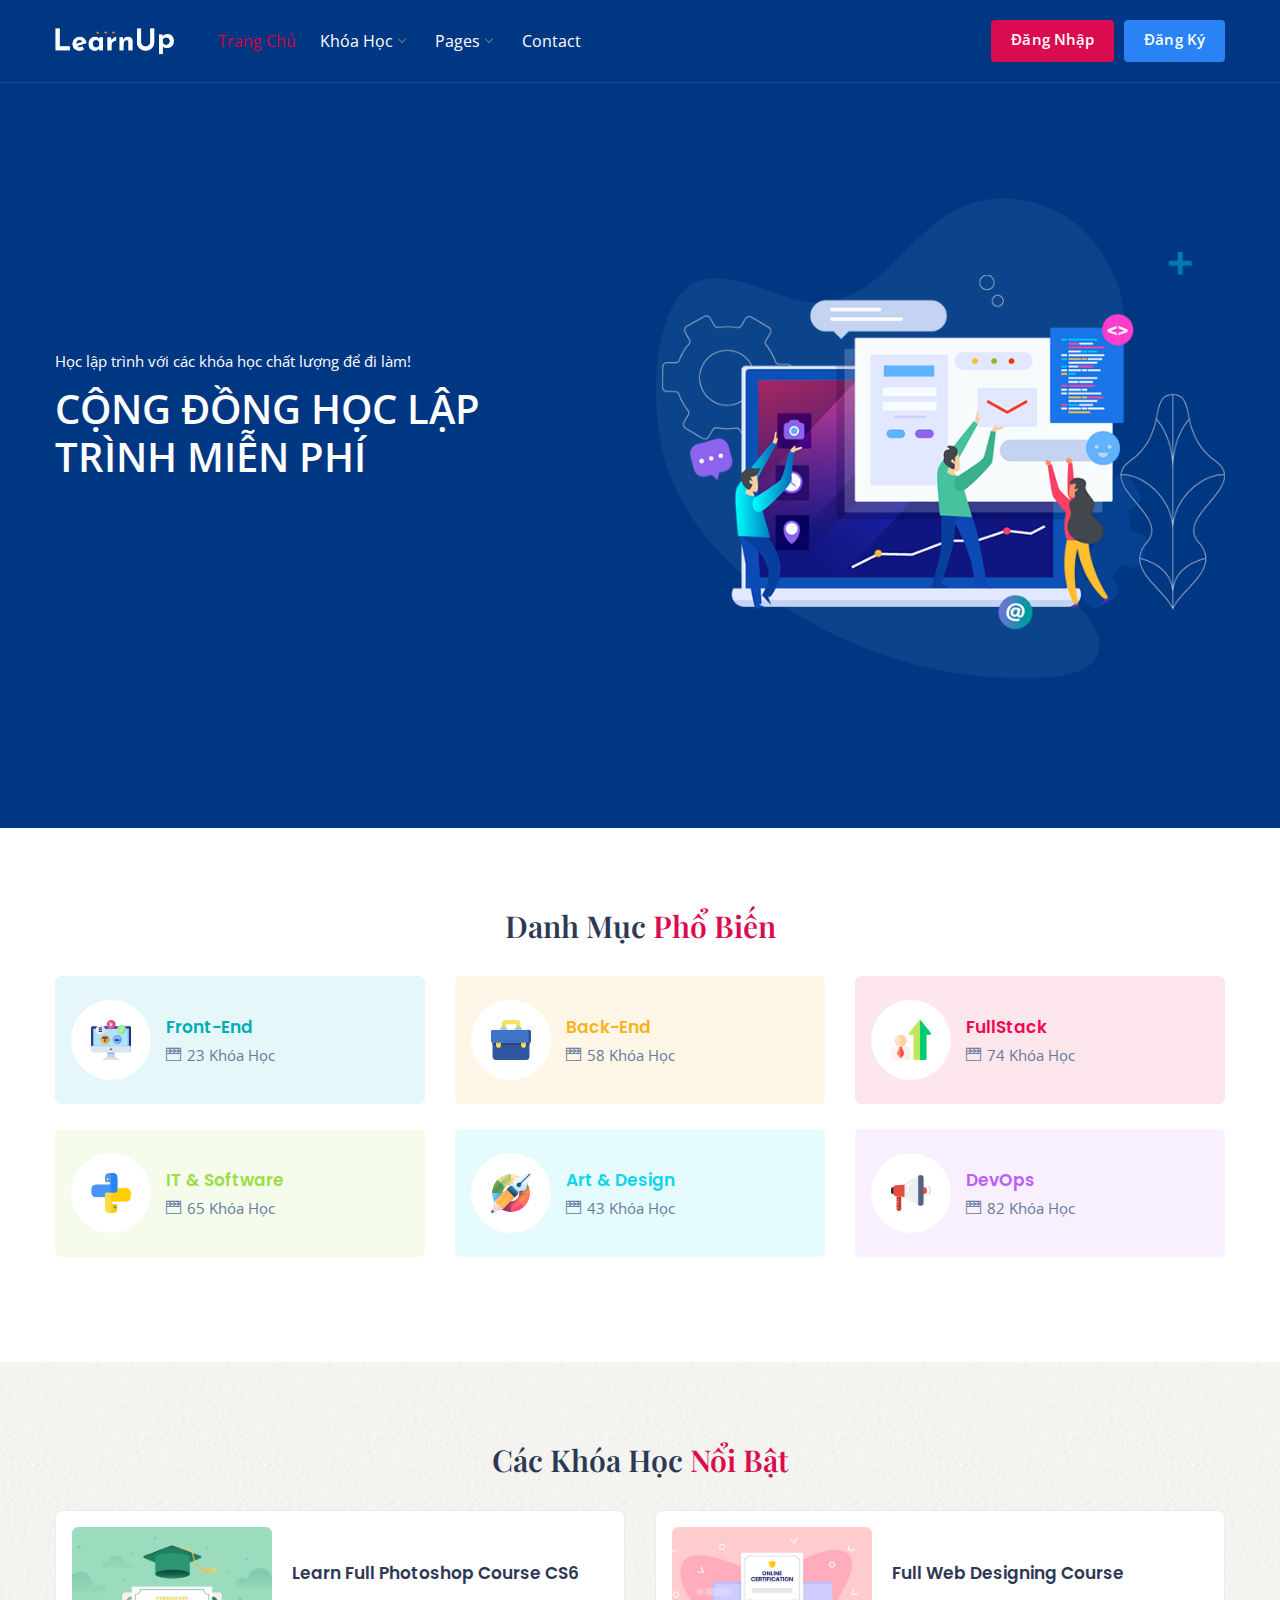
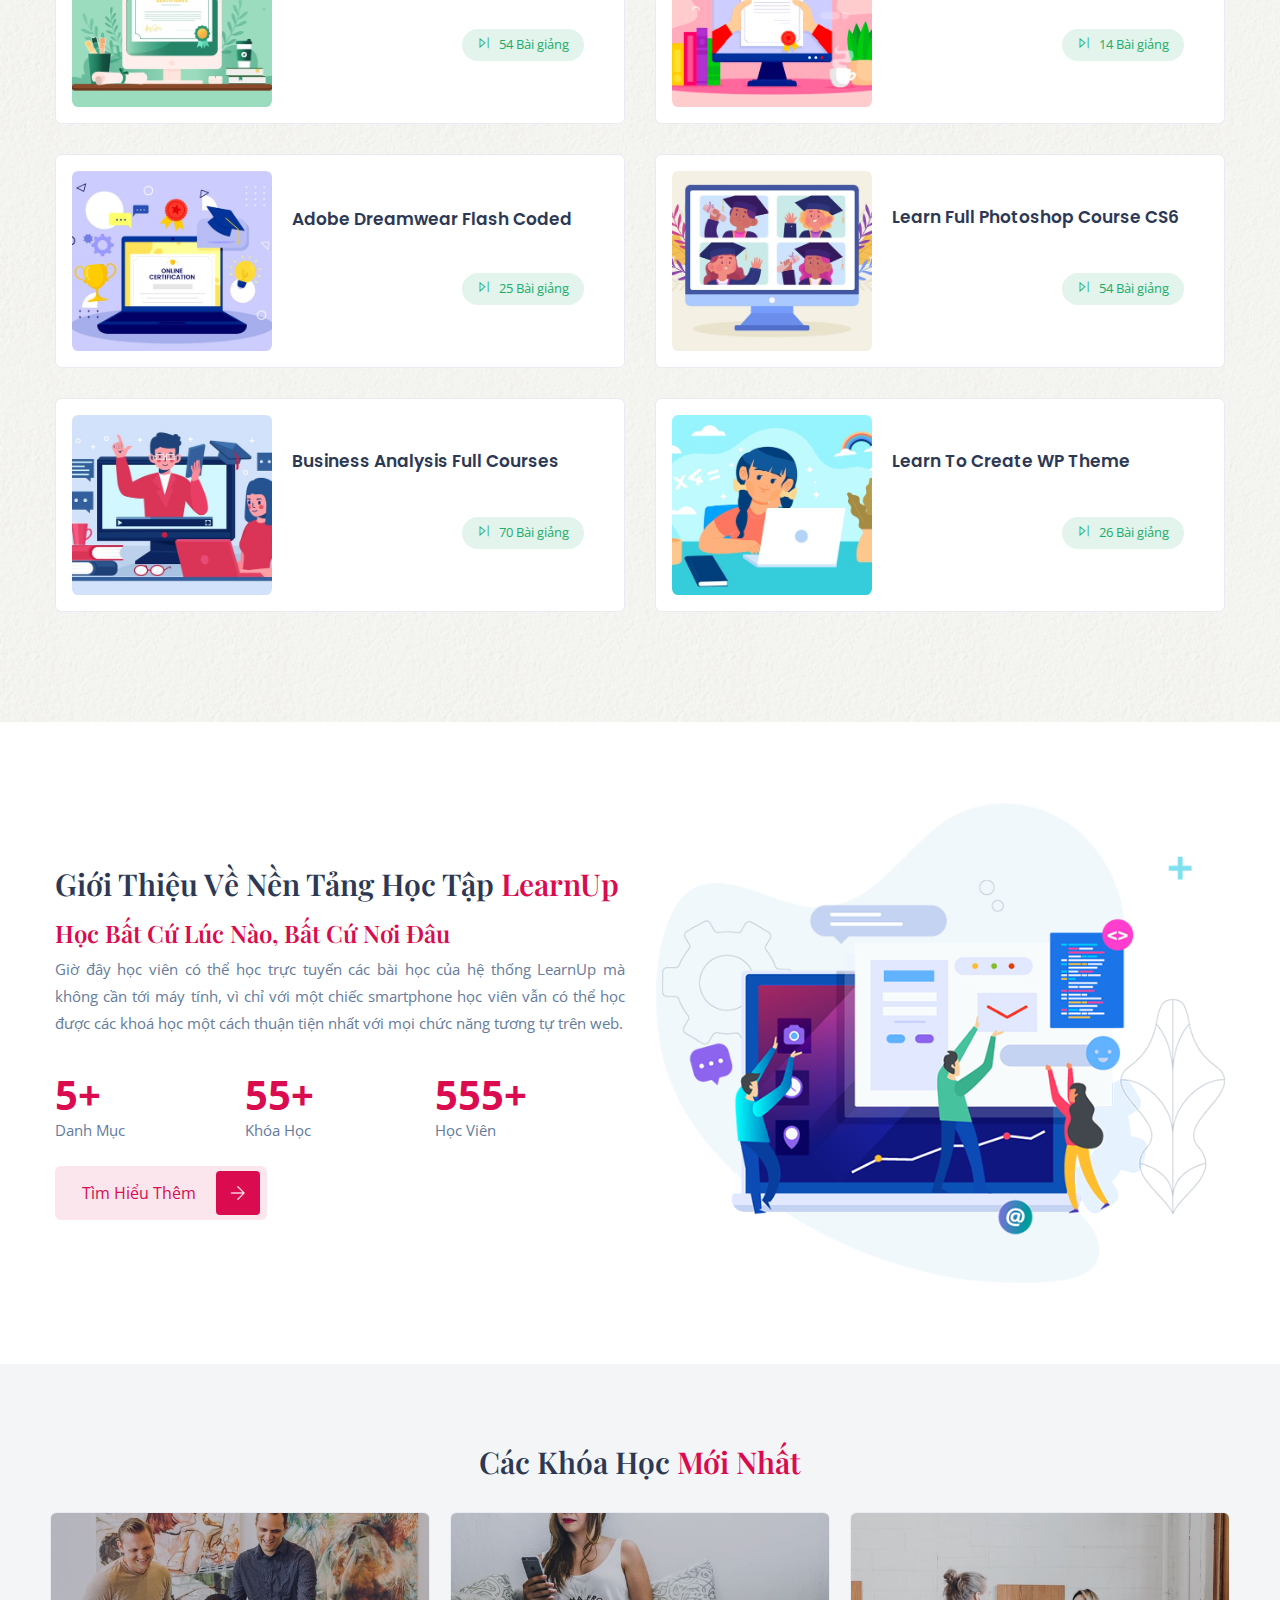
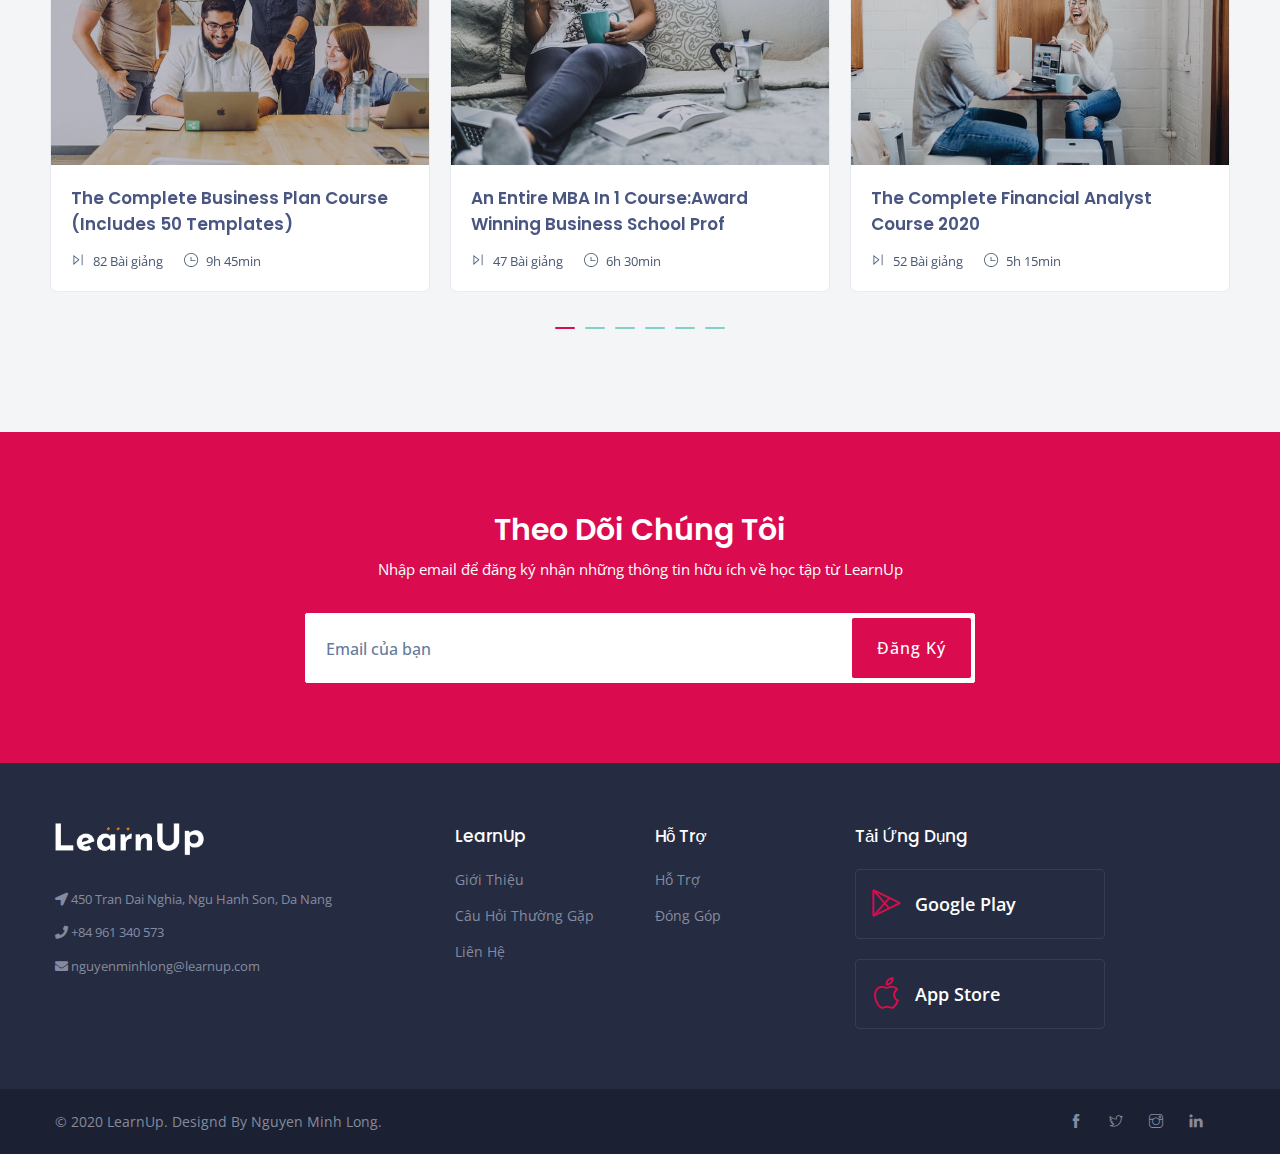
==== commit c9a7122f: "update link" ====
--- a/index.html
+++ b/index.html
@@ -62,12 +62,12 @@
 						</ul>
 						
 						<ul class="nav-menu nav-menu-social align-to-right">
-							
+                                
 							<li class="login_click bg-red">
-								<a href="#" data-toggle="modal" data-target="#login">Đăng Nhập</a>
+								<a href="login.html" >Đăng Nhập</a>
 							</li>
 							<li class="login_click bg-blue">
-								<a href="#" data-toggle="modal" data-target="#signup">Đăng Ký</a>
+								<a href="register.html" >Đăng Ký</a>
 							</li>
 						</ul>
 					</div>
@@ -703,92 +703,6 @@
 		</footer>
 		<!-- ============================ Footer End ================================== -->
 		
-		<!-- Log In Modal -->
-		<div class="modal fade" id="login" tabindex="-1" role="dialog" aria-labelledby="registermodal" aria-hidden="true">
-			<div class="modal-dialog modal-dialog-centered login-pop-form" role="document">
-				<div class="modal-content" id="registermodal">
-					<span class="mod-close" data-dismiss="modal" aria-hidden="true"><i class="ti-close"></i></span>
-					<div class="modal-body">
-						<h4 class="modal-header-title">
-							<img src="assets/img/logo.png" class="img-footer logo" alt="" />
-						</h4>
-
-						<div class="login-form">
-							<form>
-							
-								<div class="form-group">
-									<label>Tài khoản:</label>
-									<input type="text" class="form-control">
-								</div>
-								
-								<div class="form-group">
-									<label>Mật khẩu:</label>
-									<input type="password" class="form-control">
-								</div>
-								
-								<div class="form-group">
-									<button type="submit" class="btn btn-outline-danger btn-md full-width pop-login">Đăng Nhập</button>
-								</div>
-							
-							</form>
-						</div>
-						
-						<div class="social-login mb-3">
-							<ul>
-								<li>
-									<input id="reg" class="checkbox-custom" name="reg" type="checkbox">
-									<label for="reg" class="checkbox-custom-label">Lưu thông tin</label>
-								</li>
-								<li><a href="#" class="theme-cl">Quên mật khẩu?</a></li>
-							</ul>
-						</div>
-					</div>
-				</div>
-			</div>
-		</div>
-		<!-- End Modal -->
-		
-		<!-- Sign Up Modal -->
-		<div class="modal fade" id="signup" tabindex="-1" role="dialog" aria-labelledby="sign-up" aria-hidden="true">
-			<div class="modal-dialog modal-dialog-centered login-pop-form" role="document">
-				<div class="modal-content" id="sign-up">
-					<span class="mod-close" data-dismiss="modal" aria-hidden="true"><i class="ti-close"></i></span>
-					<div class="modal-body">
-						<h4 class="modal-header-title">
-							<img src="assets/img/logo.png" class="img-footer logo" alt="" />
-						</h4>
-						<div class="login-form">
-							<form>
-							
-								<div class="form-group">
-									<input type="text" class="form-control" placeholder="Họ và Tên">
-								</div>
-								
-								<div class="form-group">
-									<input type="email" class="form-control" placeholder="Email">
-								</div>
-								
-								<div class="form-group">
-									<input type="text" class="form-control" placeholder="Tên tài khoản">
-								</div>
-								
-								<div class="form-group">
-									<input type="password" class="form-control" placeholder="Mật khẩu">
-								</div>
-
-								
-								<div class="form-group">
-									<button type="submit" class="btn btn-outline-danger btn-md full-width pop-login">Đăng ký</button>
-								</div>
-							
-							</form>
-						</div>
-					</div>
-				</div>
-			</div>
-		</div>
-		<!-- End Modal -->
-		
 		<a id="back2Top" class="top-scroll" title="Back to top" href="#"><i class="ti-arrow-up"></i></a>
 		
 
--- a/assets/css/styles.css
+++ b/assets/css/styles.css
@@ -1,25 +1,3 @@
-/*
-* Theme Name: LearnUp - Education HTML Template
-* Author: Themezhub
-* Version: 1.0
-* Last Change: 08 July 2020
-  Author URI    : https://themezhub.com/
--------------------------------------------------------------------*/
-/*------------- List Of Table -----------
-# Fonts
-# Preloader
-# Global Settings
-# Header Navigation Styles
-# Homes Banner
-# Education Elements
-# Education Common Page & Elements
-# Blog Styles
-# Shop Page Designs
-# Dashboard Design 
-# Footer Start   
-# Responsiveness Designs
-------------- List Of Table ----------*/
-
 /* CSS Document */
 @import url(plugins/animation.css);
 @import url(plugins/bootstrap.min.css);
@@ -43,7 +21,7 @@
 ------------------------------------*/
 @import url('https://fonts.googleapis.com/css2?family=Playfair+Display:wght@400;500;600;700;800&amp;display=swap');
 @import url('https://fonts.googleapis.com/css?family=Poppins:400,600,700,800,900&amp;display=swap');
-@import url('https://fonts.googleapis.com/css?family=Muli:300,400,600,700');
+@import url('https://fonts.googleapis.com/css2?family=Open+Sans:wght@300;400;600;700;800&display=swap');
 
 /*------------------------------------
 	Preloader
@@ -68,10 +46,6 @@
 	margin:0;
 }
 
-/*--- end of preloader ---*/
-/*------------------------------------------------------------
-	Global Settings
--------------------------------------------------------------*/
 * {
   outline: none; }
 .modal-open {
@@ -81,7 +55,7 @@
 	background: #ffffff;
 	color:#647b9c;
 	font-size:15px;
-	font-family: 'Muli', sans-serif;
+    font-family: 'Open Sans', sans-serif;
 	margin: 0;
 	overflow-x: hidden !important;
 	font-weight: 400;
@@ -1382,7 +1356,16 @@
     color: #ffffff !important;
     border-color:#252c41;
 }
-
+.course_btn {
+    padding: 10px;
+    color: #fff;
+    border: 1px solid rgba(109, 109, 109, 0.664);
+    transition: 0.4s;
+}
+.course_btn:hover {
+    color: #fff;
+    border: 1px solid #fff;
+}
 .btn-lg {
     padding: 0.8em 2em;
 	border-radius:0.4rem;
@@ -2833,10 +2816,14 @@
     height: 70px;
     display: table;
     position: relative;
-    font-family: 'Poppins', sans-serif;
-    font-size: 14px;
-}
-
+    font-family: 'Open Sans', sans-serif;
+    font-size: 16px;
+    font-weight: 400;
+}
+
+.about-short p{
+    text-align: justify;
+}
 .nav-toggle,
 .navigation-hidden .nav-header {
     display: none;
@@ -3047,8 +3034,7 @@
     width: 18px;
     height: 16px;
     line-height: 16px;
-    -ms-transform: scale(1.4);
-    /* transform: scale(1.4); */
+    transform: scale(1.4);
     top: 1px;
     position: relative;
 }
@@ -3380,7 +3366,7 @@
     float: left;
     clear: both;
     position: relative;
-    text-align: left
+    text-align: left;
 }
 
 .nav-dropdown>li>a {
@@ -3390,9 +3376,6 @@
     display: inline-block;
     float: left;
     color: #70798b;
-    -webkit-transition: all 0.3s ease 0s;
-    -moz-transition: all 0.3s ease 0s;
-    -o-transition: all 0.3s ease 0s;
     transition: all 0.3s ease 0s;
 }
 .nav-dropdown>li:last-child>a{
@@ -6595,7 +6578,7 @@
     background: #ffffff;
     padding: 2rem 2rem;
     border-radius: 0.6rem;
-    box-shadow: 0px 1px 4px 0px rgba(0, 0, 0, 0.09);
+    box-shadow: 0px 1px 12px 5px rgba(0, 0, 0, 0.09);
 }
 .log_wrap .form-control {
     background: #f4f5f7;
@@ -8590,6 +8573,22 @@
     padding-right: 2rem;
 }
 
+.lessons-border{
+    color: #495057;
+    border: 1px solid #dee2e6;
+    border-bottom: none !important;
+    border-top-left-radius: .25rem;
+    border-top-right-radius: .25rem;
+    background-color: #fff;
+}
+.lessons-border a:hover{
+    color: #495057 !important;
+    border-color: transparent !important;
+}
+
+.checker-finish{
+    display: inline-block;
+}
 
 
 
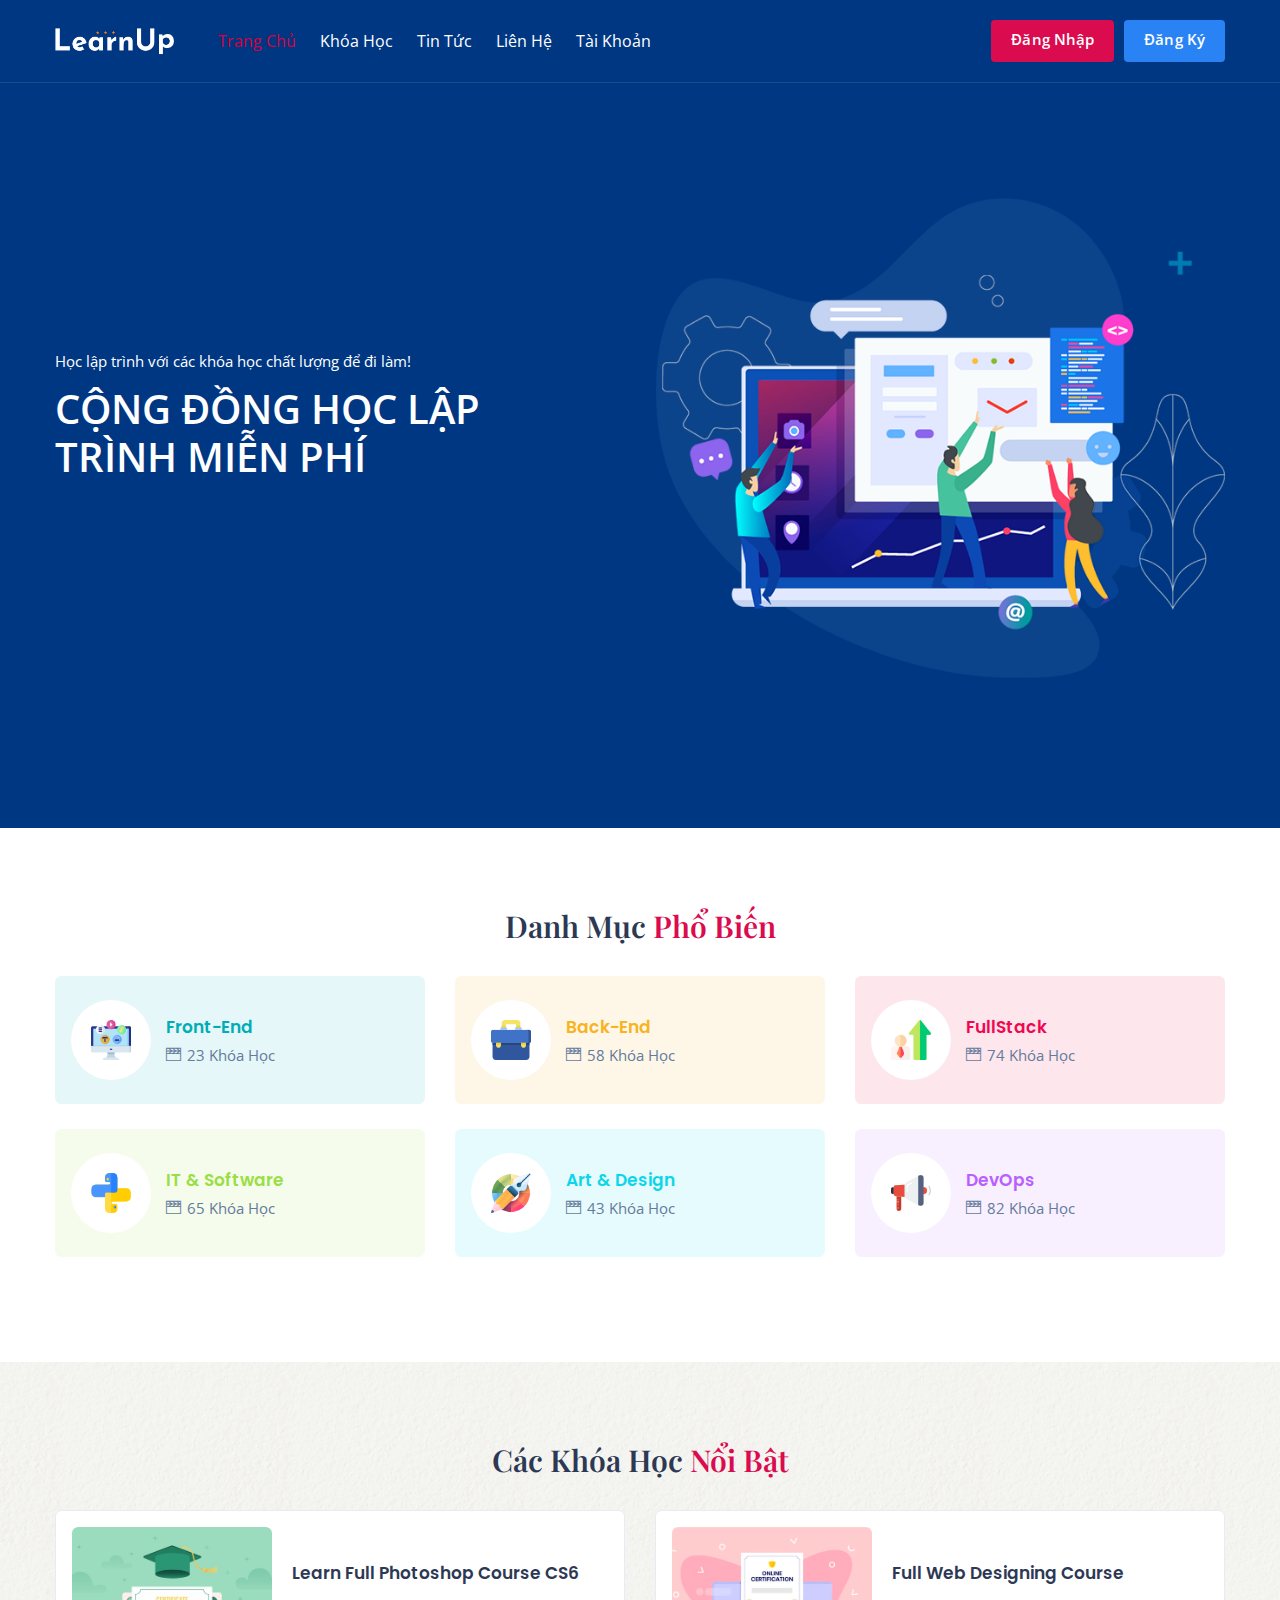
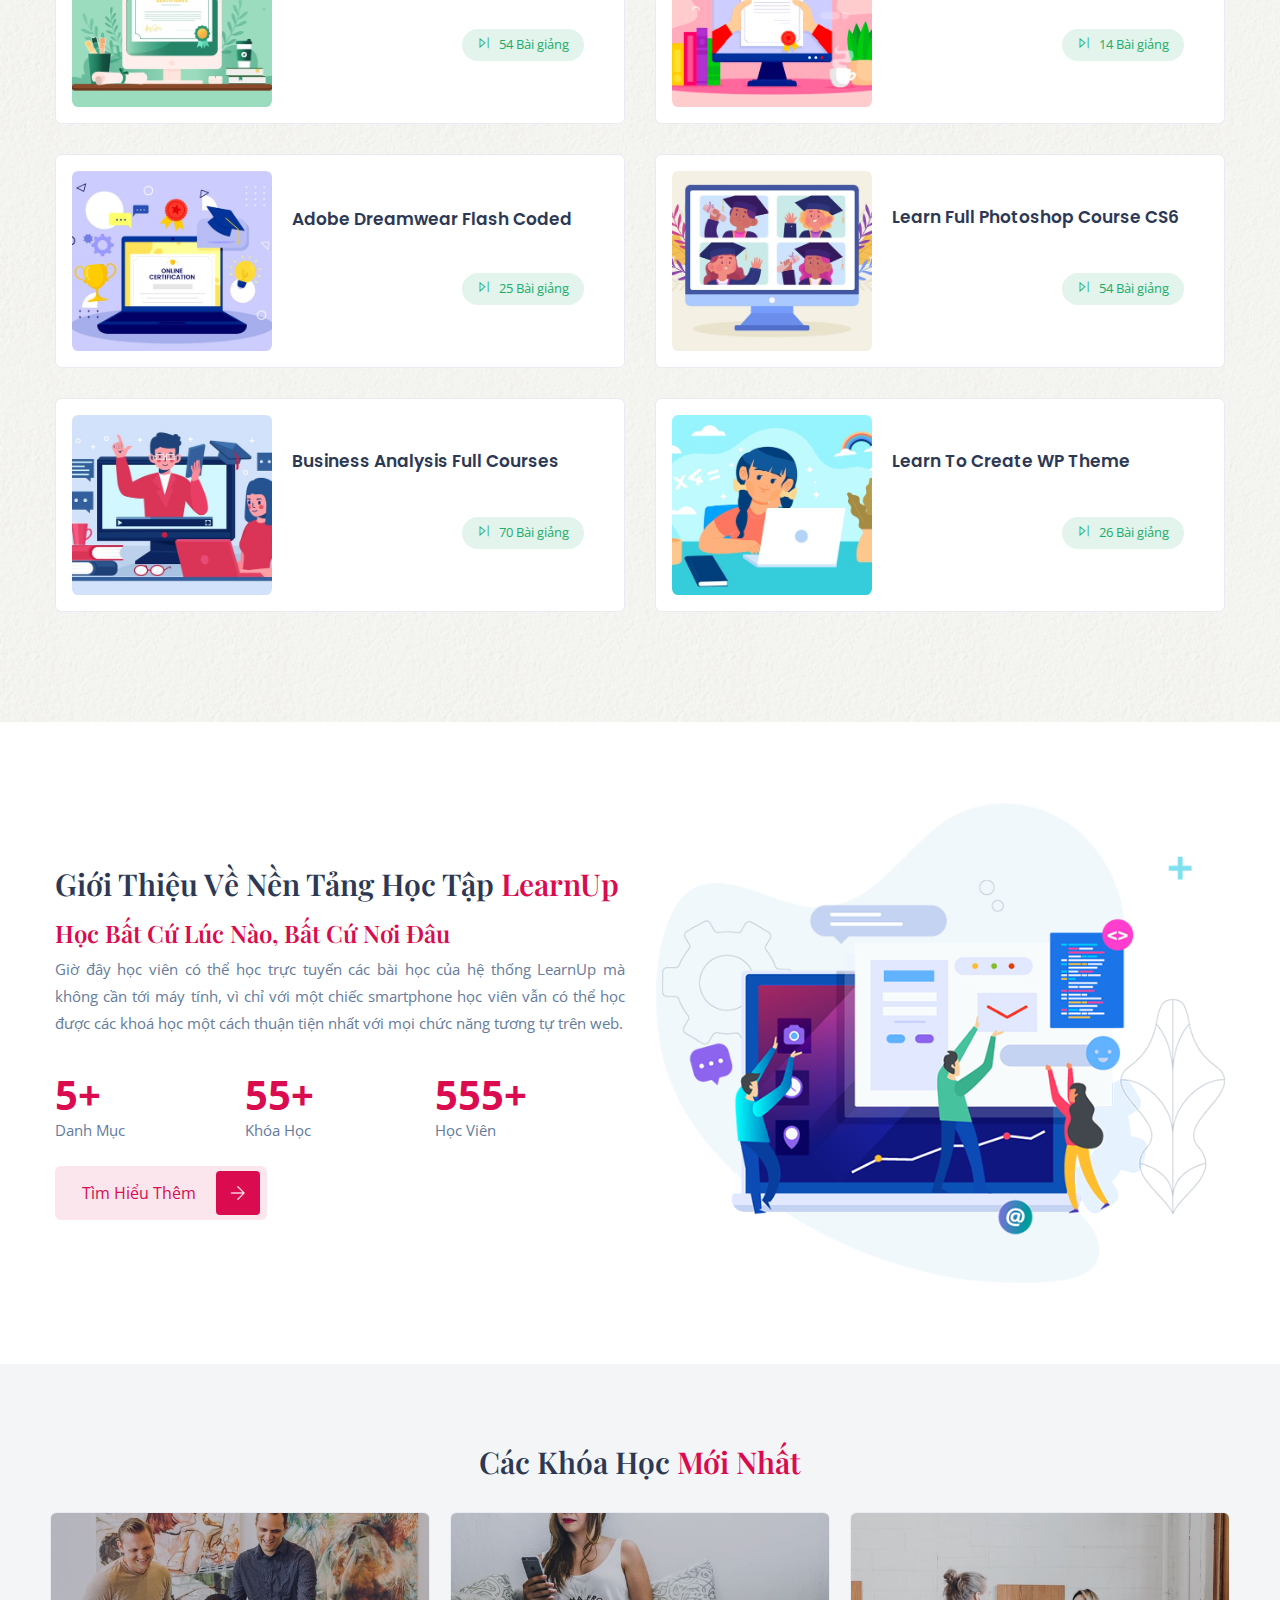
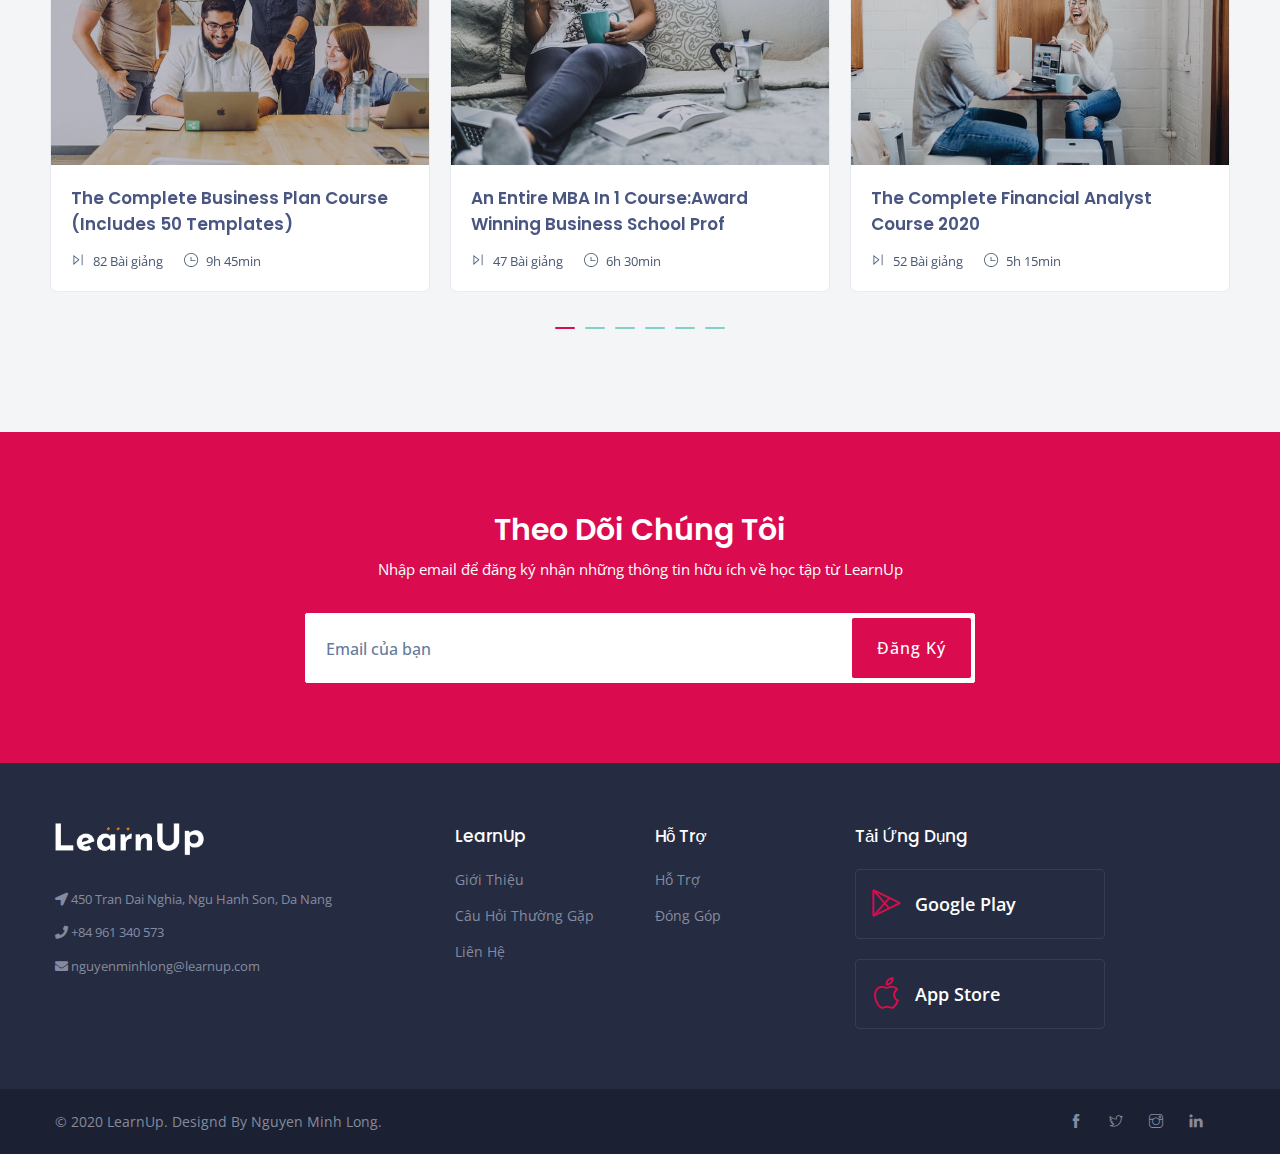
==== commit c38a940e: "update" ====
--- a/index.html
+++ b/index.html
@@ -27,37 +27,21 @@
 								<a href="index.html">Trang Chủ</a>
 							</li>
 							
-							<li><a href="#">Khóa Học<span class="submenu-indicator"></span></a>
-								<ul class="nav-dropdown nav-submenu">
-									<li><a href="list-with-sidebar.html">Toàn bộ khóa học</a></li>
-									<li><a href="#">Chi tiết khóa học<span class="submenu-indicator"></span></a>
-										<ul class="nav-dropdown nav-submenu">
-											<li><a href="detail-3.html">Chi tiết khóa học 1</a></li>
-										</ul>
-									</li>
-								</ul>
+							<li>
+								<a href="list-with-sidebar.html">Khóa Học</a>
 							</li>
-							
-							<li><a href="#">Pages<span class="submenu-indicator"></span></a>
-								<ul class="nav-dropdown nav-submenu">
-									<li class=""><a href="#">User Dashboard<span class="submenu-indicator"></span></a>
-										<ul class="nav-dropdown nav-submenu">
-											<li><a href="my-profile.html">My Profile</a></li>
-											<li><a href="all-courses.html">My Courses</a></li>
-											<li><a href="my-order.html">My Order</a></li>
-											<li><a href="saved-courses.html">Saved Courses</a></li>
-											<li><a href="reviews.html">My Reviews</a></li>
-											<li><a href="settings.html">My Settings</a></li>
-										</ul>
-									</li>
-									<li><a href="blog.html">Blog Style</a></li>
-									<li><a href="blog-detail.html">Blog Detail</a></li>
-									<li><a href="404.html">404 Page</a></li>
-									<li><a href="register.html">Register</a></li>
-								</ul>
+
+							<li>
+								<a href="blog.html">Tin Tức</a>
 							</li>
 							
-							<li><a href="contact.html">Contact</a></li>
+							<li>
+								<a href="contact.html">Liên Hệ</a>
+							</li>
+
+							<li>
+								<a href="settings.html">Tài Khoản</a>
+							</li>
 							
 						</ul>
 						
